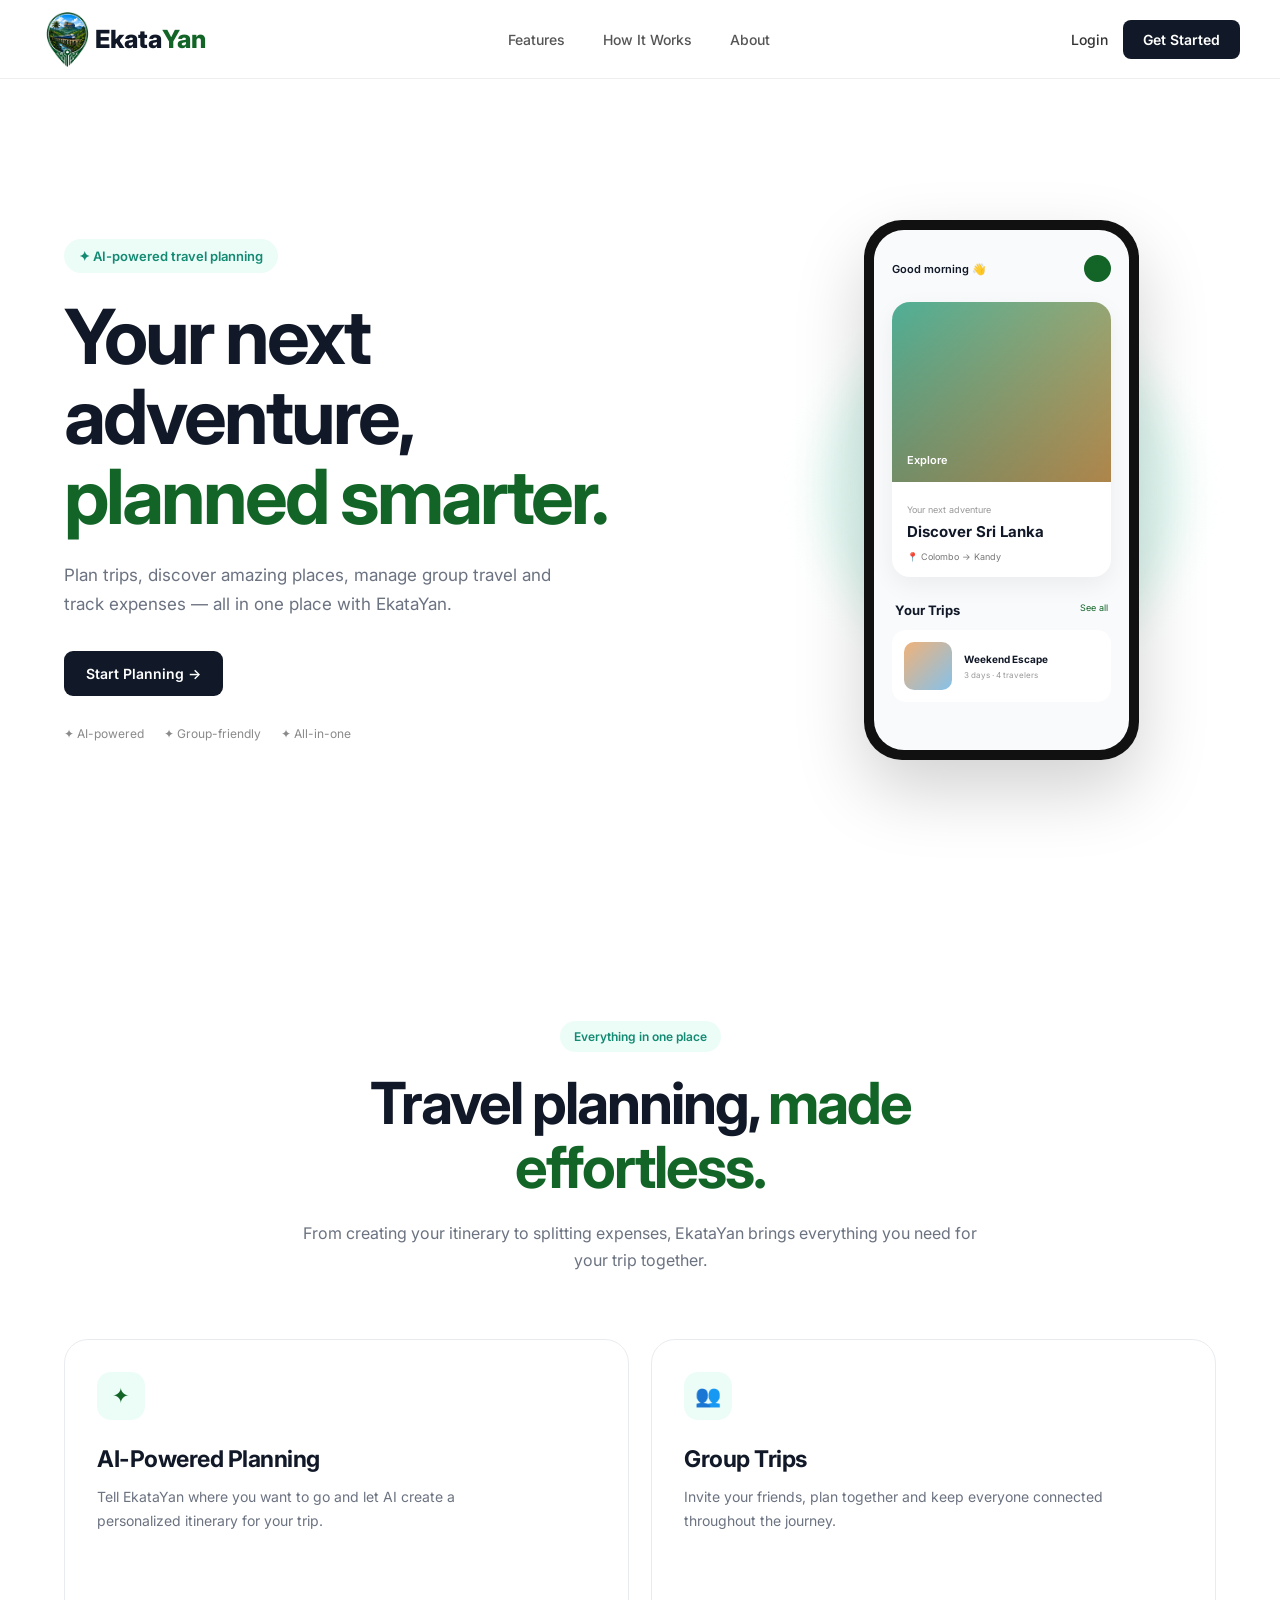
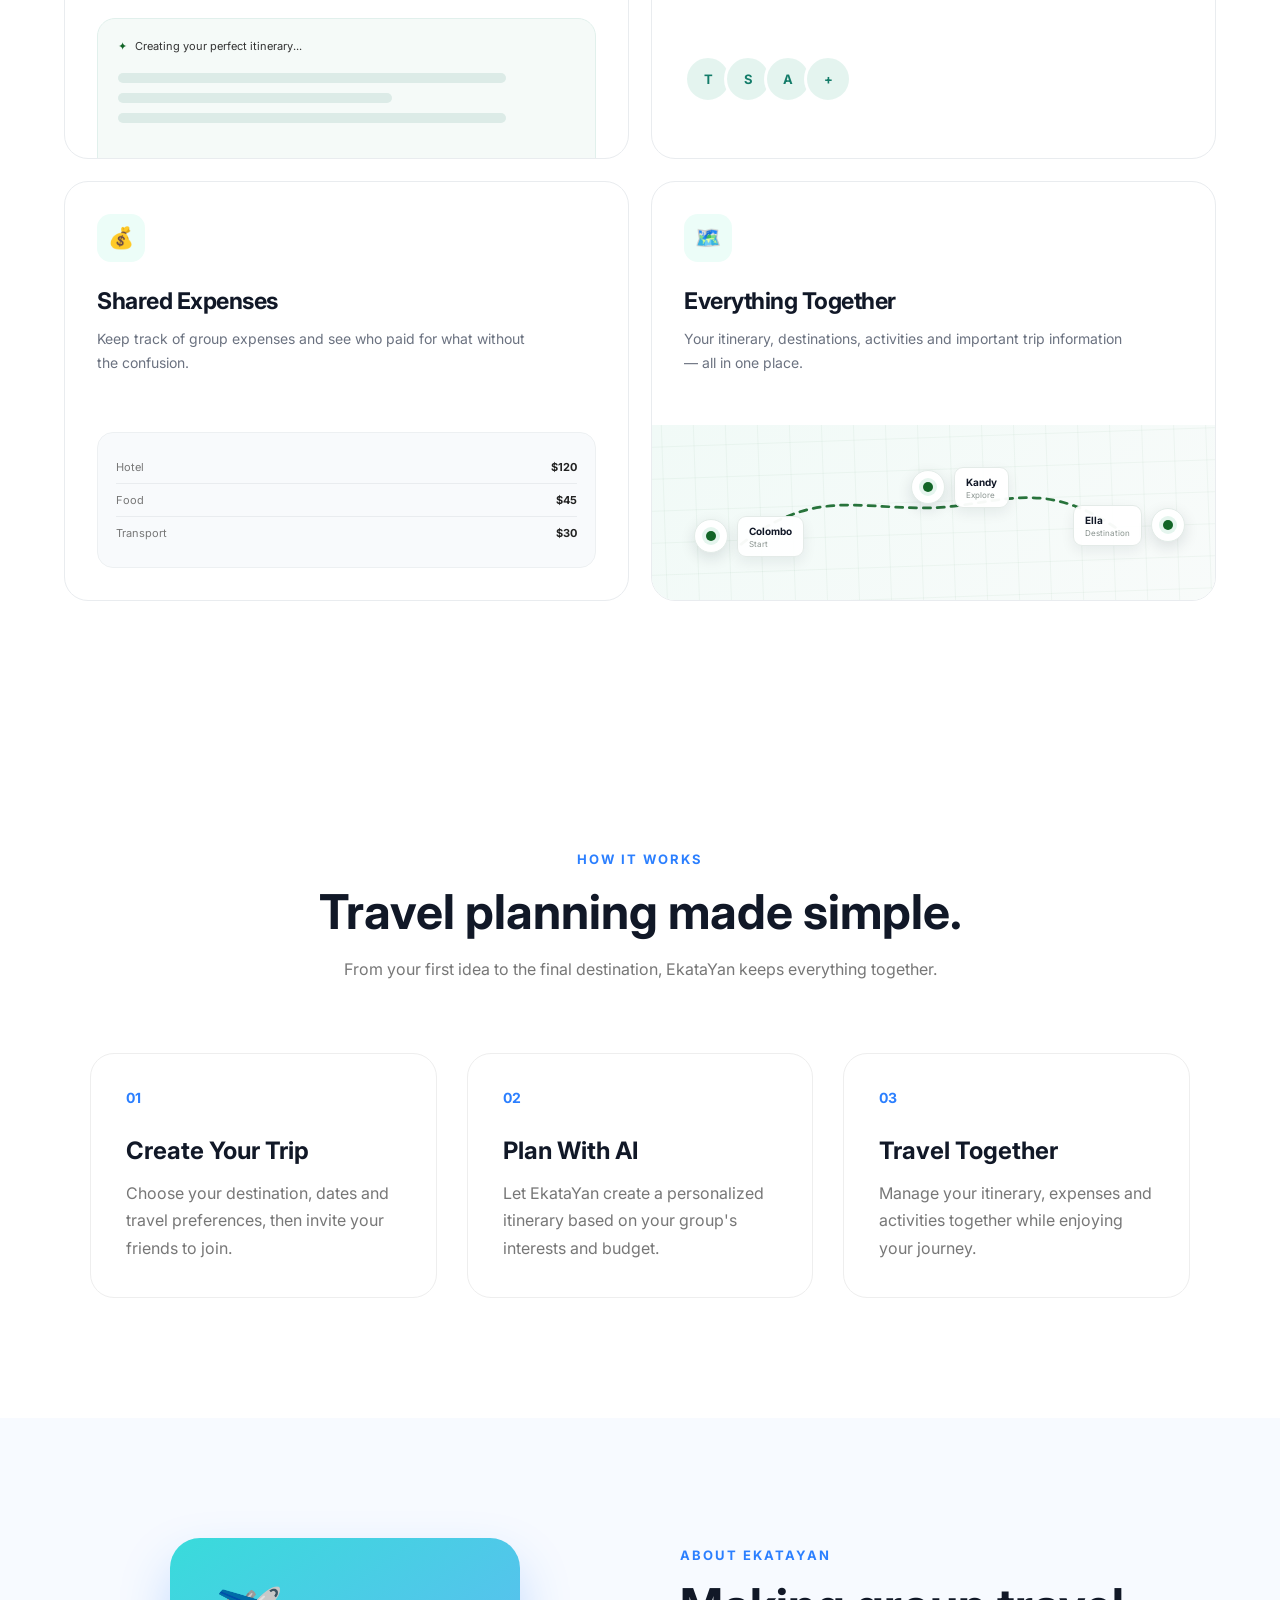
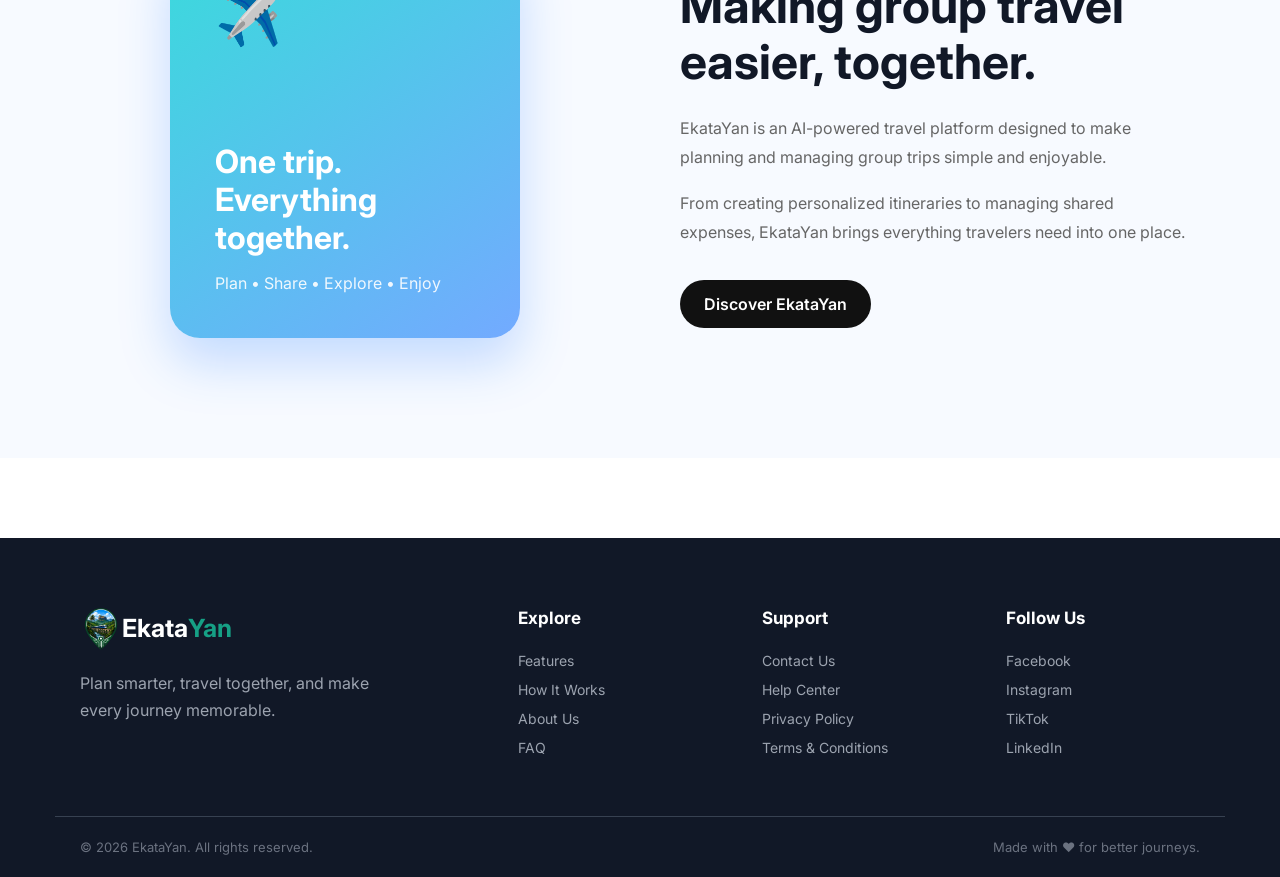
==== index.html @ bee9a050 "addi change" ====
<!DOCTYPE html>
<html lang="en">
<head><link rel="shortcut icon" href="logo.png">
    <meta charset="UTF-8">
    <meta name="viewport" content="width=device-width, initial-scale=1.0">

    <title>EkataYan | Travel Smarter</title>

    <link rel="stylesheet" href="style.css">

    <!-- Google Font -->
    <link rel="preconnect" href="https://fonts.googleapis.com">
    <link rel="preconnect" href="https://fonts.gstatic.com" crossorigin>
    <link href="https://fonts.googleapis.com/css2?family=Inter:wght@400;500;600;700;800&display=swap" rel="stylesheet">
</head>

<body>

    <!-- NAVBAR -->
    <header class="navbar">
        <div class="nav-container">

            <a href="#" class="logo">
                <img src="logo.png" alt="logo">
                Ekata<span>Yan</span>
            </a>

            <nav class="nav-links">
                <a href="#features">Features</a>
                <a href="#how-it-works">How It Works</a>
                <a href="#about">About</a>
            </nav>

            <div class="nav-buttons">
                <a href="login.html" class="login-btn">Login</a>
                <a href="signup.html" class="start-btn">Get Started</a>
            </div>

        </div>
    </header>


    <!-- HERO SECTION -->
    <main>

        <section class="hero">

            <div class="hero-content">

                <div class="hero-badge">
                    ✦ AI-powered travel planning
                </div>

                <h1>
                    Your next adventure,
                    <span>planned smarter.</span>
                </h1>

                <p>
                    Plan trips, discover amazing places, manage group travel
                    and track expenses — all in one place with EkataYan.
                </p>

                <div class="hero-buttons">
                    <a href="#" class="primary-btn">
                        Start Planning →
                    </a>

                    
                </div>

                <div class="hero-trust">
                    <span>✦ AI-powered</span>
                    <span>✦ Group-friendly</span>
                    <span>✦ All-in-one</span>
                </div>

            </div>


            <!-- APP PREVIEW -->
            <div class="hero-visual">

                <div class="glow"></div>

                <div class="phone">

                    <div class="phone-screen">

                        <div class="app-top">
                            <span>Good morning 👋</span>
                            <div class="profile"></div>
                        </div>

                        <div class="trip-card">

                            <div class="trip-image">
                                <span>Explore</span>
                            </div>

                            <div class="trip-info">
                                <small>Your next adventure</small>
                                <h3>Discover Sri Lanka</h3>

                                <div class="trip-details">
                                    📍 Colombo → Kandy
                                </div>
                            </div>

                        </div>

                        <div class="section-title">
                            <h3>Your Trips</h3>
                            <span>See all</span>
                        </div>

                        <div class="mini-trip">
                            <div class="mini-image"></div>

                            <div>
                                <strong>Weekend Escape</strong>
                                <small>3 days · 4 travelers</small>
                            </div>
                        </div>

                    </div>

                </div>

            </div>

        </section>
        <!-- FEATURES SECTION -->
<section class="features-section" id="features">

    <div class="section-heading">

        <div class="section-badge">
            Everything in one place
        </div>

        <h2>
            Travel planning,
            <span>made effortless.</span>
        </h2>

        <p>
            From creating your itinerary to splitting expenses,
            EkataYan brings everything you need for your trip together.
        </p>

    </div>


    <div class="features-grid">

        <!-- Feature 1 -->
        <div class="feature-card featured">

            <div class="feature-icon">
                ✦
            </div>

            <h3>AI-Powered Planning</h3>

            <p>
                Tell EkataYan where you want to go and let AI
                create a personalized itinerary for your trip.
            </p>

            <div class="feature-preview ai-preview">
                <div class="ai-message">
                    <span>✦</span>
                    Creating your perfect itinerary...
                </div>

                <div class="ai-line"></div>
                <div class="ai-line short"></div>
                <div class="ai-line"></div>
            </div>

        </div>


        <!-- Feature 2 -->
        <div class="feature-card">

            <div class="feature-icon">
                👥
            </div>

            <h3>Group Trips</h3>

            <p>
                Invite your friends, plan together and keep
                everyone connected throughout the journey.
            </p>

            <div class="people-preview">

                <div class="person">T</div>
                <div class="person">S</div>
                <div class="person">A</div>
                <div class="person">+</div>

            </div>

        </div>


        <!-- Feature 3 -->
        <div class="feature-card">

            <div class="feature-icon">
                💰
            </div>

            <h3>Shared Expenses</h3>

            <p>
                Keep track of group expenses and see who paid
                for what without the confusion.
            </p>

            <div class="expense-preview">

                <div class="expense-row">
                    <span>Hotel</span>
                    <strong>$120</strong>
                </div>

                <div class="expense-row">
                    <span>Food</span>
                    <strong>$45</strong>
                </div>

                <div class="expense-row">
                    <span>Transport</span>
                    <strong>$30</strong>
                </div>

            </div>

        </div>


        <!-- Feature 4 -->
        <div class="feature-card">

            <div class="feature-icon">
                🗺️
            </div>

            <h3>Everything Together</h3>

            <p>
                Your itinerary, destinations, activities and
                important trip information — all in one place.
            </p>

            <div class="map-preview">

                <div class="map-preview">

    <div class="map-grid"></div>

    <!-- Travel route -->
    <svg class="travel-route" viewBox="0 0 520 160" preserveAspectRatio="none">
        <path
            d="M 65 115
               C 135 55, 180 75, 250 75
               C 325 75, 370 35, 455 105"
        />
    </svg>

    <!-- Colombo -->
    <div class="destination destination-colombo">
        <div class="pin">
            <span></span>
        </div>

        <div class="destination-label">
            <strong>Colombo</strong>
            <small>Start</small>
        </div>
    </div>

    <!-- Kandy -->
    <div class="destination destination-kandy">
        <div class="pin">
            <span></span>
        </div>

        <div class="destination-label">
            <strong>Kandy</strong>
            <small>Explore</small>
        </div>
    </div>

    <!-- Ella -->
    <div class="destination destination-ella">
        <div class="pin">
            <span></span>
        </div>

        <div class="destination-label">
            <strong>Ella</strong>
            <small>Destination</small>
        </div>
    </div>

</div>
</div></div></div></div>

</section>

<!-- How it Works -->
<section class="how-it-works" id="how-it-works">
    <div class="section-header">
        <p class="section-label">HOW IT WORKS</p>
        <h2>Travel planning made simple.</h2>
        <p>From your first idea to the final destination, EkataYan keeps everything together.</p>
    </div>

    <div class="steps">

        <div class="step">
            <div class="step-number">01</div>
            <h3>Create Your Trip</h3>
            <p>
                Choose your destination, dates and travel preferences,
                then invite your friends to join.
            </p>
        </div>

        <div class="step">
            <div class="step-number">02</div>
            <h3>Plan With AI</h3>
            <p>
                Let EkataYan create a personalized itinerary based
                on your group's interests and budget.
            </p>
        </div>

        <div class="step">
            <div class="step-number">03</div>
            <h3>Travel Together</h3>
            <p>
                Manage your itinerary, expenses and activities
                together while enjoying your journey.
            </p>
        </div>

    </div>
</section>
<!--About-->
<section class="about" id="about">
    <div class="about-container">

        <div class="about-image">
            <div class="about-card">
                <span>✈️</span>
                <h3>One trip.<br>Everything together.</h3>
                <p>Plan • Share • Explore • Enjoy</p>
            </div>
        </div>

        <div class="about-content">
            <p class="section-label">ABOUT EKATAYAN</p>

            <h2>Making group travel easier, together.</h2>

            <p>
                EkataYan is an AI-powered travel platform designed to make
                planning and managing group trips simple and enjoyable.
            </p>

            <p>
                From creating personalized itineraries to managing shared
                expenses, EkataYan brings everything travelers need into
                one place.
            </p>

            <a href="#features" class="about-btn">Discover EkataYan</a>
        </div>

    </div>
</section>
<footer class="footer">
    <div class="footer-container">

        <!-- Brand -->
        <div class="footer-brand">
            <a href="#" class="footer-logo">
                <img src="logo.png" alt="EkataYan Logo">
                Ekata<span>Yan</span>
            </a>

            <p>
                Plan smarter, travel together, and make every journey memorable.
            </p>
        </div>

        <!-- Quick Links -->
        <div class="footer-column">
            <h3>Explore</h3>
            <a href="#features">Features</a>
            <a href="#how-it-works">How It Works</a>
            <a href="#about">About Us</a>
            <a href="#faq">FAQ</a>
        </div>

        <!-- Support -->
        <div class="footer-column">
            <h3>Support</h3>
            <a href="#contact">Contact Us</a>
            <a href="#">Help Center</a>
            <a href="#">Privacy Policy</a>
            <a href="#">Terms & Conditions</a>
        </div>

        <!-- Social -->
        <div class="footer-column">
            <h3>Follow Us</h3>

            <div class="social-links">
                <a href="#">Facebook</a>
                <a href="#">Instagram</a>
                <a href="#">TikTok</a>
                <a href="#">LinkedIn</a>
            </div>
        </div>

    </div>

    <div class="footer-bottom">
        <p>© 2026 EkataYan. All rights reserved.</p>
        <p>Made with ❤️ for better journeys.</p>
    </div>
</footer>

    </main>

</body>
</html>
---- style.css ----
/* =========================
   RESET
========================= */

* {
    margin: 0;
    padding: 0;
    box-sizing: border-box;
}

html {
    scroll-behavior: smooth;
}

body {
    font-family: "Inter", sans-serif;
    color: #111827;
    background: #ffffff;
}


/* =========================
   NAVBAR
========================= */

.navbar {
    width: 100%;
    background: rgba(255, 255, 255, 0.9);
    border-bottom: 1px solid #eeeeee;
}

.nav-container {
    max-width: 1200px;
    margin: auto;
    height: 78px;

    padding: 2 24px;

    display: flex;
    align-items: center;
    justify-content: space-between;
}


/* LOGO */

.logo {
    text-decoration: none;
    font-size: 25px;
    font-weight: 800;
    color: #111827;
    display: flex;
    align-items: center;
    line-height: 1;
}

.logo span {
    color: #126527;
    line-height: 1;
}
.logo img{
    width: 55px;
    object-fit: contain;
}


/* NAV LINKS */

.nav-links {
    display: flex;
    gap: 38px;
}

.nav-links a {
    text-decoration: none;
    color: #555;
    font-size: 14px;
    font-weight: 500;

    transition: 0.2s;
}

.nav-links a:hover {
    color: #126527;
}


/* NAV BUTTONS */

.nav-buttons {
    display: flex;
    align-items: center;
    gap: 15px;
}

.login-btn {
    text-decoration: none;
    color: #333;
    font-size: 14px;
    font-weight: 500;
}
.login-btn:hover{
    color: #126527;
}

.start-btn {
    text-decoration: none;
    color: white;
    background: #111827;

    padding: 11px 20px;
    border-radius: 8px;

    font-size: 14px;
    font-weight: 600;

    transition: 0.2s;
}

.start-btn:hover {
    transform: translateY(-2px);
}


/* =========================
   HERO
========================= */

.hero {
    max-width: 1200px;
    min-height: calc(100vh - 78px);

    margin: auto;
    padding: 80px 24px;

    display: flex;
    align-items: center;
    justify-content: space-between;

    gap: 60px;
}


/* HERO CONTENT */

.hero-content {
    max-width: 590px;
}

.hero-badge {
    display: inline-block;

    padding: 9px 15px;

    border-radius: 30px;

    background: #ecfdf8;
    color: #138a72;

    font-size: 13px;
    font-weight: 600;

    margin-bottom: 24px;
}


.hero h1 {
    font-size: clamp(48px, 6vw, 76px);
    line-height: 1.05;

    letter-spacing: -3px;

    margin-bottom: 25px;
}

.hero h1 span {
    display: block;
    color: #126527;
}


.hero p {
    max-width: 520px;

    font-size: 17px;
    line-height: 1.7;

    color: #6b7280;

    margin-bottom: 32px;
}


/* HERO BUTTONS */

.hero-buttons {
    display: flex;
    gap: 14px;
    flex-wrap: wrap;
}

.primary-btn,
.secondary-btn {
    text-decoration: none;

    padding: 14px 22px;

    border-radius: 9px;

    font-size: 14px;
    font-weight: 600;

    transition: 0.2s;
}

.primary-btn {
    color: white;
    background: #111827;
}

.primary-btn:hover {
    transform: translateY(-2px);
}

.secondary-btn {
    color: #333;
    border: 1px solid #ddd;
}

.secondary-btn:hover {
    background: #f7f7f7;
}


/* TRUST */

.hero-trust {
    display: flex;
    gap: 20px;

    margin-top: 30px;

    color: #8a8a8a;

    font-size: 12px;
}


/* =========================
   PHONE MOCKUP
========================= */

.hero-visual {
    position: relative;

    width: 430px;
    height: 570px;

    display: flex;
    align-items: center;
    justify-content: center;
}


/* BACKGROUND GLOW */

.glow {
    position: absolute;

    width: 360px;
    height: 360px;

    background: #dff8f1;

    border-radius: 50%;

    filter: blur(20px);
}


/* PHONE */

.phone {
    position: relative;
    z-index: 2;

    width: 275px;
    height: 540px;

    background: #111;

    border-radius: 38px;

    padding: 10px;

    box-shadow:
        0 30px 70px rgba(0, 0, 0, 0.18);
}


.phone-screen {
    width: 100%;
    height: 100%;

    background: #f8fafc;

    border-radius: 30px;

    padding: 25px 18px;

    overflow: hidden;
}


/* APP TOP */

.app-top {
    display: flex;
    justify-content: space-between;
    align-items: center;

    font-size: 11px;
    font-weight: 600;

    margin-bottom: 20px;
}

.profile {
    width: 27px;
    height: 27px;

    border-radius: 50%;

    background: #126527;
}


/* TRIP CARD */

.trip-card {
    background: white;

    border-radius: 18px;

    overflow: hidden;

    box-shadow: 0 8px 25px rgba(0,0,0,0.06);
}

.trip-image {
    height: 180px;

    background:
        linear-gradient(
            rgba(0,0,0,0.05),
            rgba(0,0,0,0.2)
        ),
        linear-gradient(
            135deg,
            #53b89e,
            #d9a65d
        );

    display: flex;
    align-items: flex-end;

    padding: 15px;

    color: white;

    font-size: 11px;
    font-weight: 600;
}

.trip-info {
    padding: 15px;
}

.trip-info small {
    color: #999;
    font-size: 9px;
}

.trip-info h3 {
    font-size: 15px;
    margin: 5px 0 10px;
}

.trip-details {
    font-size: 9px;
    color: #777;
}


/* SECTION TITLE */

.section-title {
    display: flex;
    justify-content: space-between;

    margin: 25px 3px 12px;
}

.section-title h3 {
    font-size: 13px;
}

.section-title span {
    font-size: 9px;
    color: #126527;
}


/* MINI TRIP */

.mini-trip {
    display: flex;
    align-items: center;

    gap: 12px;

    background: white;

    padding: 12px;

    border-radius: 14px;
}

.mini-image {
    width: 48px;
    height: 48px;

    border-radius: 10px;

    background: linear-gradient(
        135deg,
        #f0b27a,
        #85c1e9
    );
}

.mini-trip strong {
    display: block;
    font-size: 10px;

    margin-bottom: 5px;
}

.mini-trip small {
    display: block;
    color: #999;

    font-size: 8px;
}


/* =========================
   MOBILE
========================= */

@media (max-width: 850px) {

    .nav-links {
        display: none;
    }

    .hero {
        flex-direction: column;

        text-align: center;

        padding-top: 60px;
    }

    .hero-content {
        max-width: 650px;
    }

    .hero p {
        margin-left: auto;
        margin-right: auto;
    }

    .hero-buttons {
        justify-content: center;
    }

    .hero-trust {
        justify-content: center;
        flex-wrap: wrap;
    }

    .hero-visual {
        width: 100%;
        height: 520px;
    }

}


@media (max-width: 500px) {

    .nav-container {
        height: 68px;
    }

    .login-btn {
        display: none;
    }

    .start-btn {
        padding: 9px 14px;
    }

    .hero {
        padding: 50px 18px;
    }

    .hero h1 {
        font-size: 45px;
        letter-spacing: -2px;
    }

    .hero p {
        font-size: 15px;
    }

    .hero-visual {
        transform: scale(0.85);

        height: 470px;
    }

}
/* =========================
   FEATURES SECTION
========================= */

.features-section {
    max-width: 1200px;
    margin: auto;

    padding: 120px 24px 130px;
}


/* SECTION HEADING */

.section-heading {
    max-width: 680px;
    margin: 0 auto 65px;

    text-align: center;
}

.section-badge {
    display: inline-block;

    padding: 8px 14px;

    border-radius: 30px;

    background: #ecfdf8;
    color: #138a72;

    font-size: 12px;
    font-weight: 600;

    margin-bottom: 20px;
}

.section-heading h2 {
    font-size: clamp(38px, 5vw, 58px);

    line-height: 1.1;

    letter-spacing: -2px;

    margin-bottom: 20px;
}

.section-heading h2 span {
    color: #126527;
}

.section-heading p {
    color: #6b7280;

    font-size: 16px;

    line-height: 1.7;
}


/* FEATURE GRID */

.features-grid {
    display: grid;

    grid-template-columns: repeat(2, 1fr);

    gap: 22px;
}


/* FEATURE CARD */

.feature-card {
    position: relative;

    min-height: 420px;

    padding: 32px;

    border: 1px solid #e9ecef;

    border-radius: 24px;

    background: #ffffff;

    overflow: hidden;

    transition:
        transform 0.3s ease,
        box-shadow 0.3s ease,
        border-color 0.3s ease;
}

.feature-card:hover {
    transform: translateY(-7px);

    border-color: #d7eee8;

    box-shadow: 0 20px 50px rgba(17, 24, 39, 0.08);
}


/* FEATURE ICON */

.feature-icon {
    width: 48px;
    height: 48px;

    display: flex;
    align-items: center;
    justify-content: center;

    border-radius: 14px;

    background: #ecfdf8;

    color: #126527;

    font-size: 21px;

    margin-bottom: 25px;
}


/* FEATURE TEXT */

.feature-card h3 {
    font-size: 23px;

    letter-spacing: -0.5px;

    margin-bottom: 12px;
}

.feature-card p {
    max-width: 440px;

    color: #6b7280;

    font-size: 14px;

    line-height: 1.7;
}


/* =========================
   AI PREVIEW
========================= */

.feature-preview {
    position: absolute;

    left: 32px;
    right: 32px;
    bottom: -10px;

    height: 150px;

    padding: 20px;

    border-radius: 18px 18px 0 0;

    background: #f5faf8;

    border: 1px solid #e1f0ec;
}

.ai-message {
    display: flex;
    align-items: center;
    gap: 8px;

    font-size: 11px;

    color: #333;

    margin-bottom: 20px;
}

.ai-message span {
    color: #126527;
}

.ai-line {
    height: 10px;

    width: 85%;

    border-radius: 10px;

    background: #dcebe7;

    margin-bottom: 10px;
}

.ai-line.short {
    width: 60%;
}


/* =========================
   PEOPLE PREVIEW
========================= */

.people-preview {
    position: absolute;

    bottom: 55px;
    left: 32px;

    display: flex;
}

.person {
    width: 48px;
    height: 48px;

    display: flex;
    align-items: center;
    justify-content: center;

    border-radius: 50%;

    background: #e4f4ef;

    color: #137c69;

    font-size: 13px;
    font-weight: 700;

    border: 3px solid white;

    margin-left: -8px;
}

.person:first-child {
    margin-left: 0;
}


/* =========================
   EXPENSE PREVIEW
========================= */

.expense-preview {
    position: absolute;

    left: 32px;
    right: 32px;
    bottom: 32px;

    padding: 18px;

    border-radius: 16px;

    background: #f8fafc;

    border: 1px solid #edf0f2;
}

.expense-row {
    display: flex;

    justify-content: space-between;

    padding: 9px 0;

    border-bottom: 1px solid #e9ecef;

    font-size: 11px;
}

.expense-row:last-child {
    border-bottom: none;
}

.expense-row span {
    color: #777;
}

.expense-row strong {
    color: #222;
}


/* =========================
   MAP PREVIEW
========================= */

/* =========================
   EVERYTHING TOGETHER MAP
========================= */

/* =========================
   EVERYTHING TOGETHER MAP
========================= */

.map-preview {
    position: absolute;
    left: 0;
    right: 0;
    bottom: 0;

    height: 175px;

    overflow: hidden;

    background:
        linear-gradient(
            135deg,
            #f1faf7 0%,
            #f8fbfa 100%
        );
}


/* Subtle map grid */

.map-grid {
    position: absolute;
    inset: -20px;

    background-image:
        linear-gradient(
            rgba(18, 101, 39, 0.045) 1px,
            transparent 1px
        ),
        linear-gradient(
            90deg,
            rgba(18, 101, 39, 0.045) 1px,
            transparent 1px
        );

    background-size: 32px 32px;

    transform: rotate(-2deg);
}


/* =========================
   TRAVEL ROUTE
========================= */

.travel-route {
    position: absolute;

    left: 25px;
    top: 15px;

    width: calc(100% - 50px);
    height: 145px;

    z-index: 1;

    overflow: visible;
}

.travel-route path {
    fill: none;

    stroke: #126527;

    stroke-width: 3;

    stroke-linecap: round;

    stroke-dasharray: 7 7;

    opacity: 0.9;
}


/* =========================
   DESTINATIONS
========================= */

.destination {
    position: absolute;

    z-index: 3;

    display: flex;
    align-items: center;
}


/* =========================
   LOCATION PIN
========================= */

.pin {
    position: relative;

    width: 34px;
    height: 34px;

    display: flex;
    align-items: center;
    justify-content: center;

    background: white;

    border-radius: 50%;

    box-shadow:
        0 5px 15px rgba(17, 24, 39, 0.12);

    border: 1px solid #e3ece8;
}


/* Green center */

.pin span {
    width: 10px;
    height: 10px;

    background: #126527;

    border-radius: 50%;

    display: block;

    box-shadow:
        0 0 0 4px #e5f5ee;
}


/* =========================
   LABEL
========================= */

.destination-label {
    margin-left: 9px;

    padding: 8px 11px;

    background: rgba(255, 255, 255, 0.96);

    border: 1px solid #e4ebe8;

    border-radius: 9px;

    box-shadow:
        0 5px 14px rgba(17, 24, 39, 0.07);

    white-space: nowrap;
}

.destination-label strong {
    display: block;

    color: #111827;

    font-size: 10px;

    font-weight: 700;

    line-height: 1.2;

    margin-bottom: 3px;
}

.destination-label small {
    display: block;

    color: #8a9490;

    font-size: 8px;

    line-height: 1;
}


/* =========================
   POSITIONING
========================= */

/* Colombo */

.destination-colombo {
    left: 42px;
    top: 91px;
}


/* Kandy */

.destination-kandy {
    left: 46%;
    top: 42px;
}


/* Ella */

.destination-ella {
    right: 30px;
    top: 80px;
}


/* Put Ella label on the left */

.destination-ella .destination-label {
    order: -1;
    margin-left: 0;
    margin-right: 9px;
}

/* =========================
   MOBILE
========================= */

@media (max-width: 700px) {

    .features-section {
        padding: 80px 18px;
    }

    .features-grid {
        grid-template-columns: 1fr;
    }

    .section-heading {
        margin-bottom: 45px;
    }

    .section-heading h2 {
        font-size: 40px;
    }

    .feature-card {
        min-height: 390px;

        padding: 26px;
    }

}
/* HOW IT WORKS */

.how-it-works {
    padding: 120px 7%;
    background: #ffffff;
}

.section-header {
    text-align: center;
    max-width: 650px;
    margin: 0 auto 70px;
}

.section-label {
    font-size: 13px;
    font-weight: 700;
    letter-spacing: 2px;
    color: #2b7fff;
}

.section-header h2 {
    font-size: 48px;
    margin: 15px 0;
}

.section-header > p:last-child {
    color: #777;
    line-height: 1.7;
}

.steps {
    display: grid;
    grid-template-columns: repeat(3, 1fr);
    gap: 30px;
    max-width: 1100px;
    margin: auto;
}

.step {
    padding: 35px;
    border: 1px solid #eee;
    border-radius: 24px;
    transition: 0.3s;
}

.step:hover {
    transform: translateY(-8px);
    box-shadow: 0 15px 40px rgba(0,0,0,0.08);
}

.step-number {
    font-size: 14px;
    font-weight: 700;
    color: #2b7fff;
    margin-bottom: 30px;
}

.step h3 {
    font-size: 24px;
    margin-bottom: 15px;
}

.step p {
    color: #777;
    line-height: 1.7;
}

/* ABOUT SECTION */

.about {
    padding: 120px 7%;
    background: #f7faff;
}

.about-container {
    max-width: 1150px;
    margin: auto;
    display: grid;
    grid-template-columns: 1fr 1fr;
    gap: 80px;
    align-items: center;
}

.about-image {
    display: flex;
    justify-content: center;
}

.about-card {
    width: 350px;
    height: 400px;
    border-radius: 30px;
    padding: 45px;
    background: linear-gradient(145deg, rgb(57, 219, 219), #73aaff);
    color: white;
    display: flex;
    flex-direction: column;
    justify-content: flex-end;
    box-shadow: 0 25px 50px rgba(43, 127, 255, 0.25);
}

.about-card span {
    font-size: 55px;
    margin-bottom: auto;
}

.about-card h3 {
    font-size: 32px;
    line-height: 1.2;
    margin-bottom: 15px;
}

.about-card p {
    opacity: 0.9;
}

.about-content h2 {
    font-size: 48px;
    line-height: 1.15;
    margin: 15px 0 25px;
}

.about-content > p:not(.section-label) {
    color: #666;
    line-height: 1.8;
    margin-bottom: 18px;
}

.about-btn {
    display: inline-block;
    margin-top: 15px;
    padding: 14px 24px;
    background: #111;
    color: white;
    text-decoration: none;
    border-radius: 25px;
    font-weight: 600;
}
/* =========================
   FOOTER
========================= */

.footer {
    background: #111827;
    color: white;
    padding: 70px 0 0;
    margin-top: 80px;
}

.footer-container {
    max-width: 1170px;
    margin: auto;
    padding: 0 25px;

    display: grid;
    grid-template-columns: 2fr 1fr 1fr 1fr;
    gap: 50px;
}

/* Brand */

.footer-logo {
    align-items: center;
    display: flex;
    align-items: center;
    line-height: 1;
    color: white;
    text-decoration: none;
    font-size: 25px;
    font-weight: 700;
}

.footer-logo img {
    width: 42px;
    height: 42px;
    object-fit: contain;
}

.footer-logo span {
    color: #16a085;
    line-height: 1;
}

.footer-brand p {
    color: #9ca3af;
    max-width: 300px;
    line-height: 1.7;
    margin-top: 20px;
}

/* Columns */

.footer-column {
    display: flex;
    flex-direction: column;
    gap: 12px;
}

.footer-column h3 {
    font-size: 17px;
    margin-bottom: 12px;
}

.footer-column a {
    color: #9ca3af;
    text-decoration: none;
    font-size: 14px;
    transition: 0.3s;
}

.footer-column a:hover {
    color: white;
    transform: translateX(3px);
}

/* Social */

.social-links {
    display: flex;
    flex-direction: column;
    gap: 12px;
}

/* Bottom */

.footer-bottom {
    max-width: 1170px;
    margin: 60px auto 0;

    padding: 22px 25px;

    border-top: 1px solid #374151;

    display: flex;
    justify-content: space-between;
    gap: 20px;

    color: #6b7280;
    font-size: 13px;
}

/* =========================
   MOBILE
========================= */

@media (max-width: 768px) {

    .footer {
        padding-top: 50px;
    }

    .footer-container {
        grid-template-columns: 1fr 1fr;
        gap: 40px 25px;
    }

    .footer-brand {
        grid-column: 1 / -1;
    }

    .footer-bottom {
        flex-direction: column;
        text-align: center;
        margin-top: 40px;
    }
}

@media (max-width: 500px) {

    .footer-container {
        grid-template-columns: 1fr;
    }

    .footer-brand {
        grid-column: auto;
    }

    .footer-column {
        gap: 10px;
    }
}
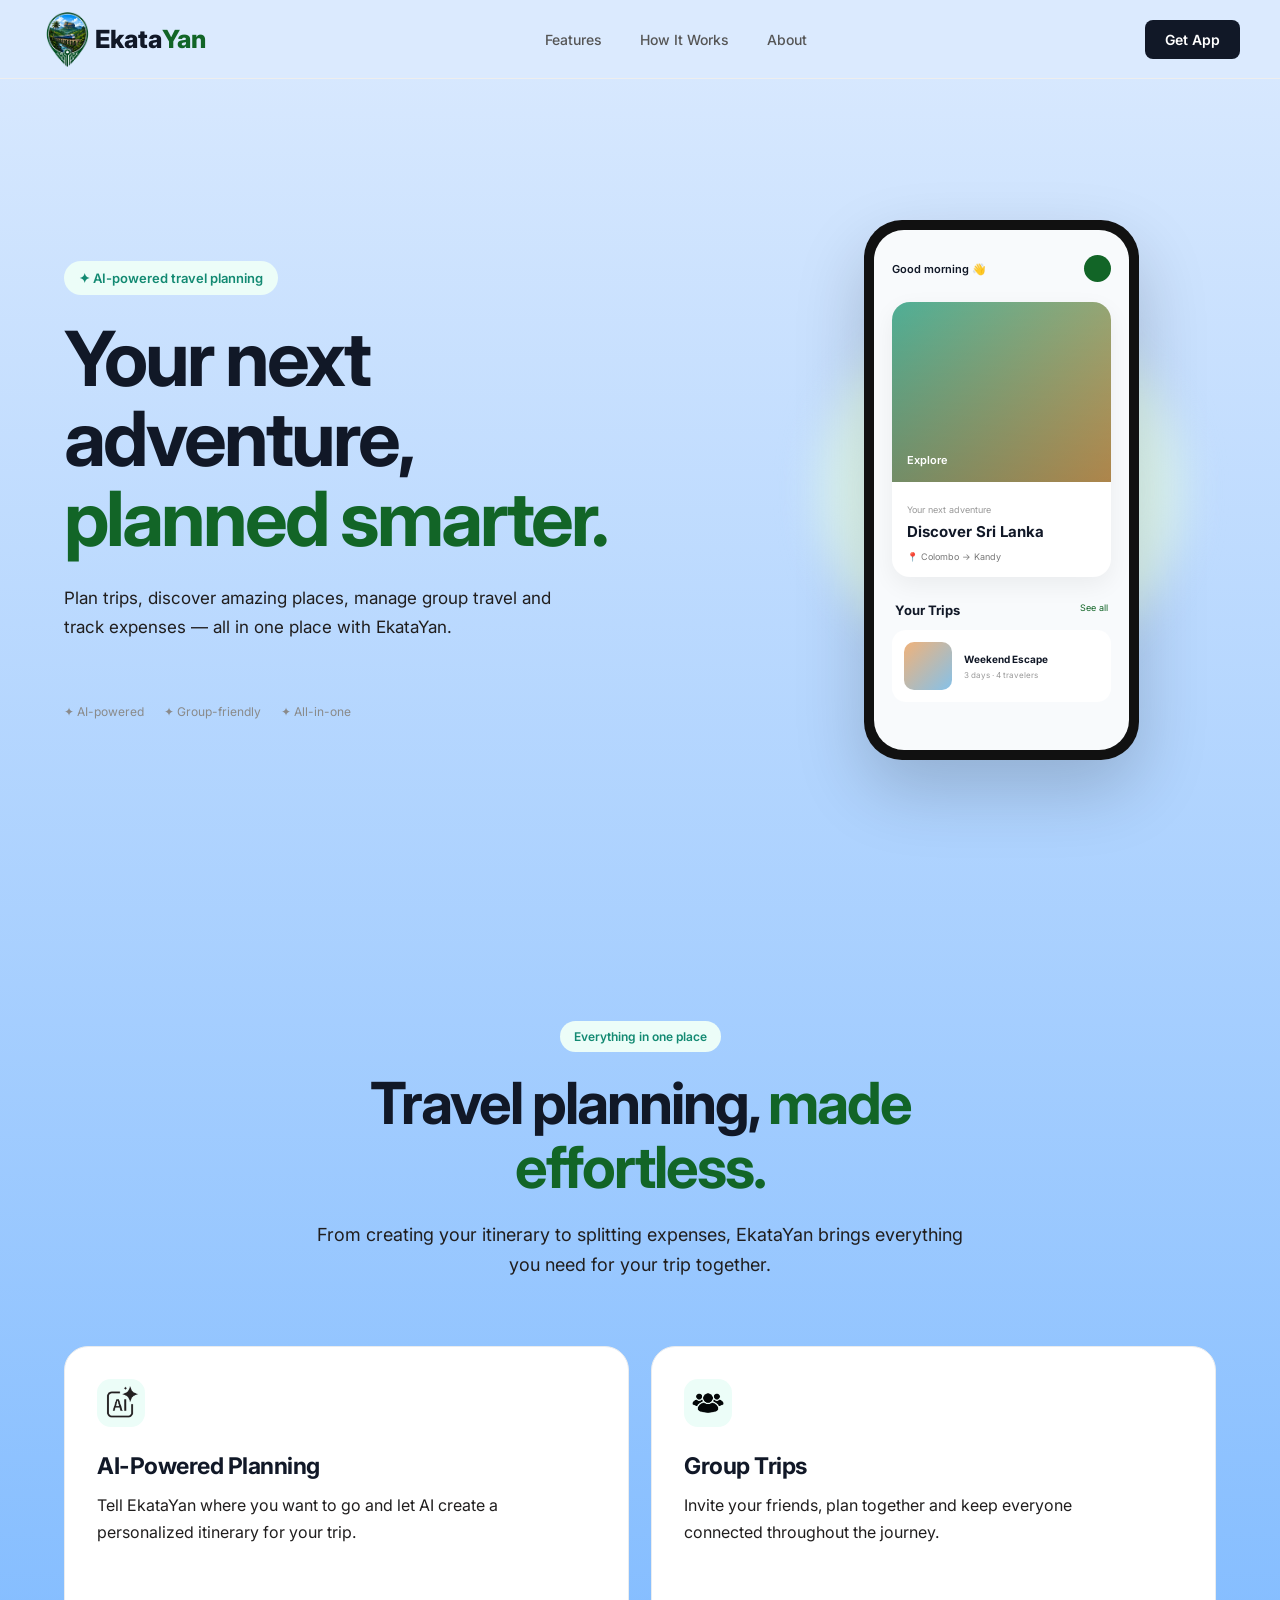
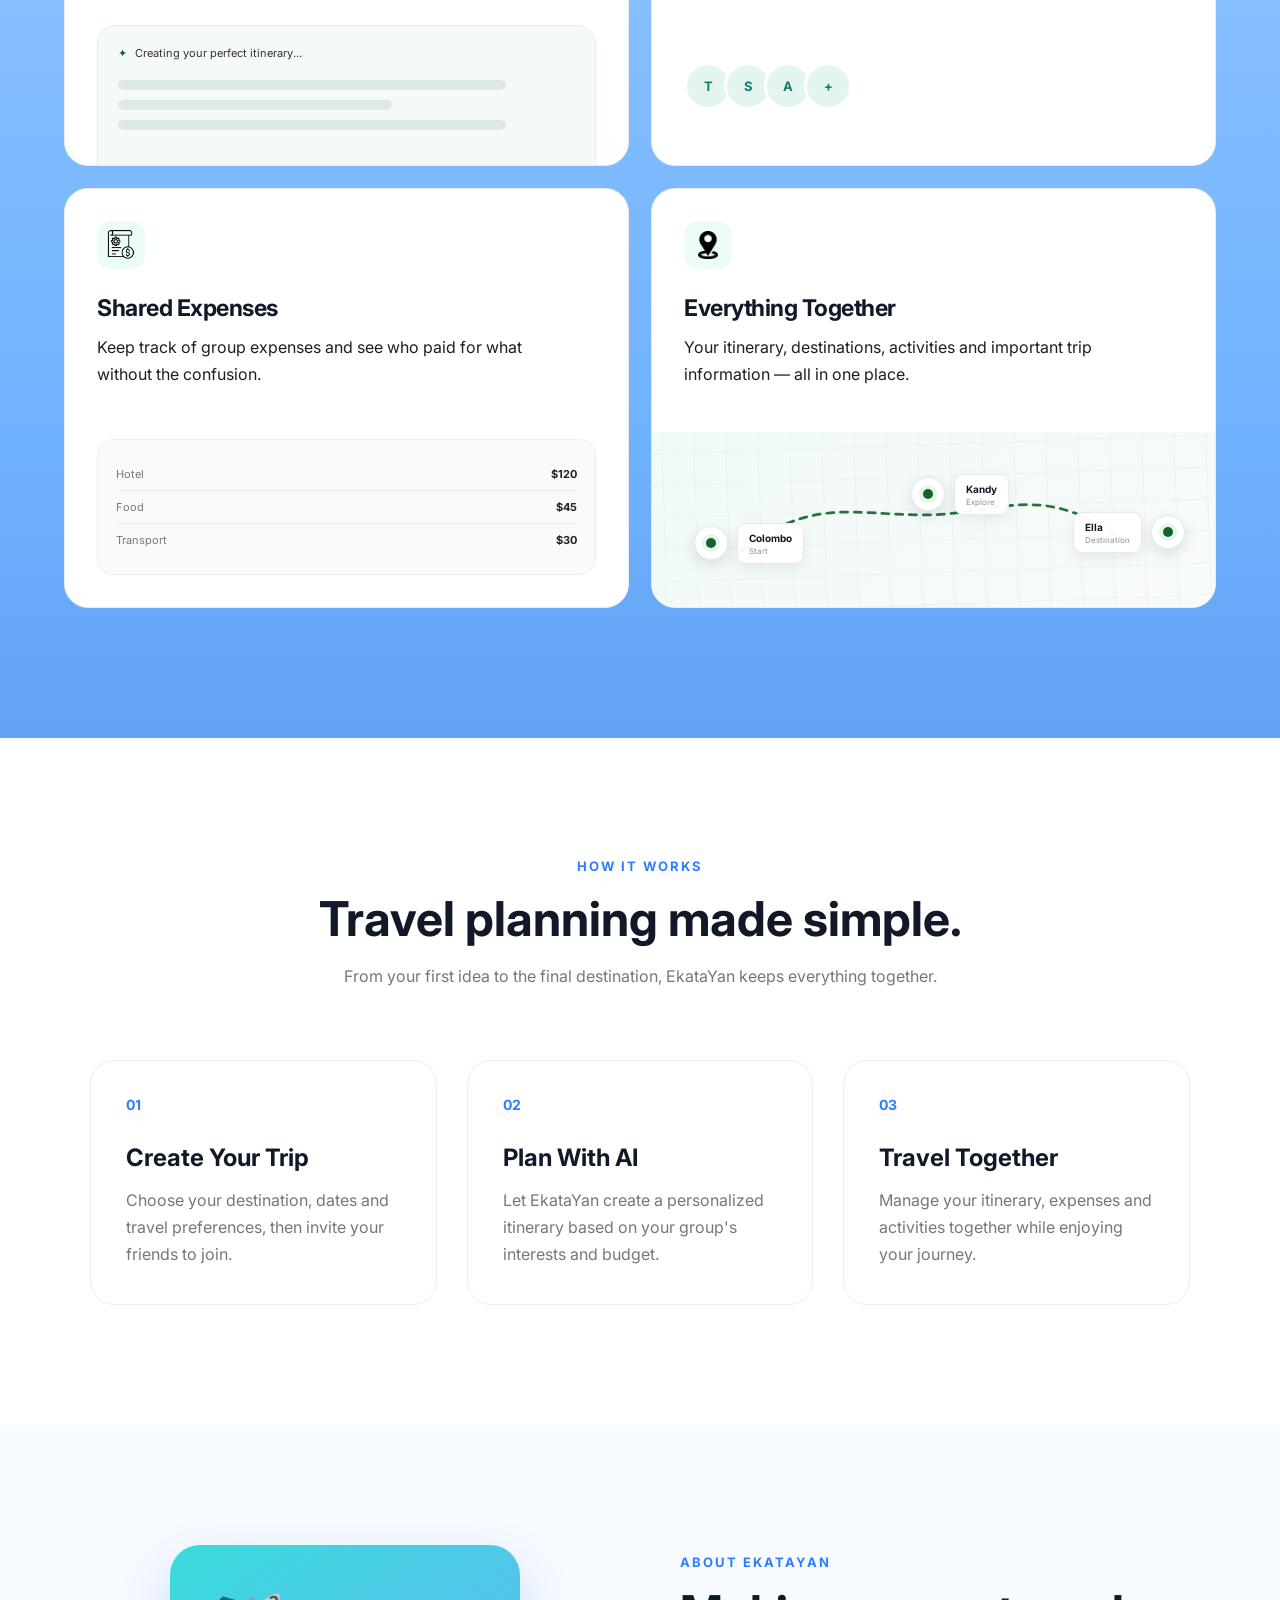
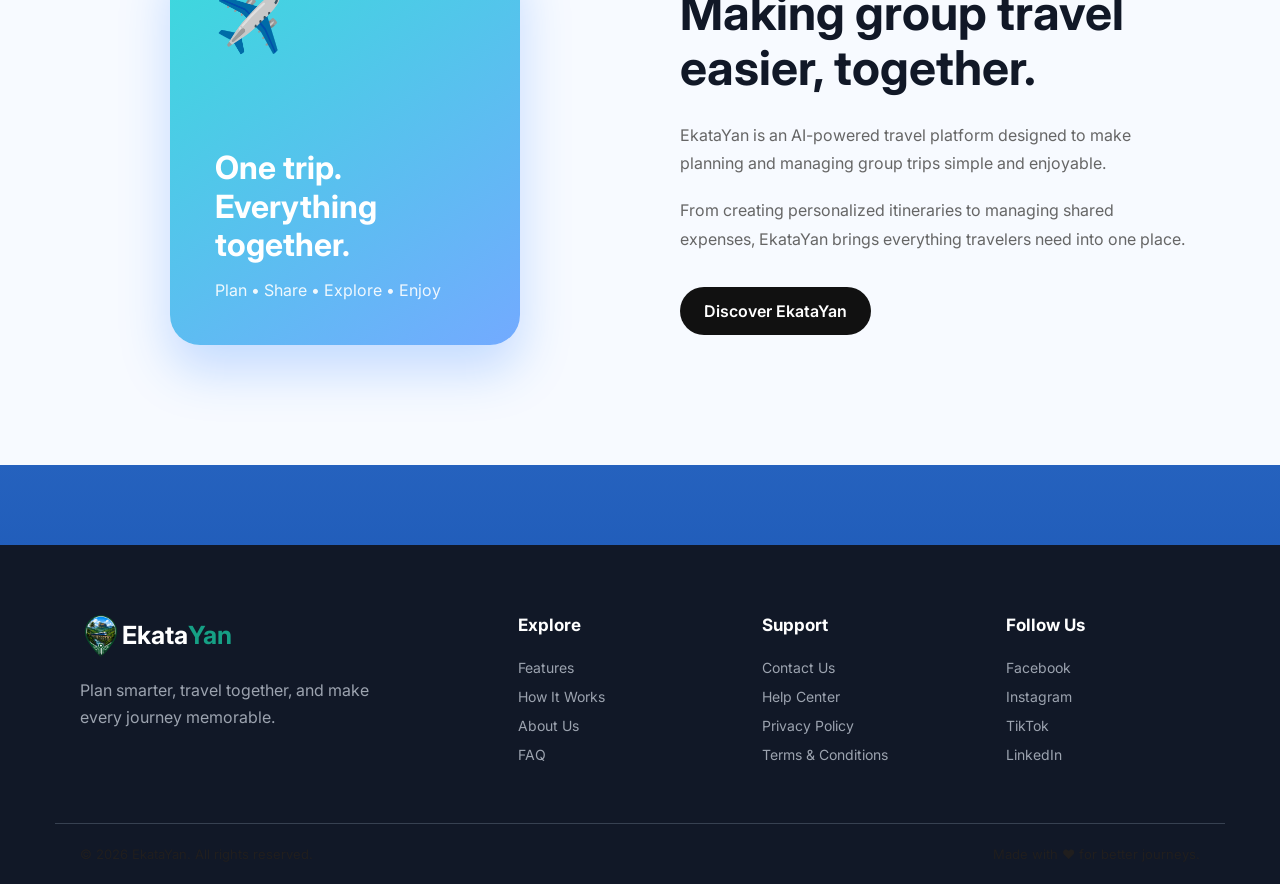
==== commit 36a4154f: "update2" ====
--- a/index.html
+++ b/index.html
@@ -32,8 +32,7 @@
             </nav>
 
             <div class="nav-buttons">
-                <a href="login.html" class="login-btn">Login</a>
-                <a href="signup.html" class="start-btn">Get Started</a>
+                <a href="#" class="start-btn">Get App</a>
             </div>
 
         </div>
@@ -62,9 +61,7 @@
                 </p>
 
                 <div class="hero-buttons">
-                    <a href="#" class="primary-btn">
-                        Start Planning →
-                    </a>
+                    
 
                     
                 </div>
@@ -155,10 +152,10 @@
     <div class="features-grid">
 
         <!-- Feature 1 -->
-        <div class="feature-card featured">
+        <div class="feature-card">
 
             <div class="feature-icon">
-                ✦
+                <img src="pics/ai.png" width="35">
             </div>
 
             <h3>AI-Powered Planning</h3>
@@ -186,7 +183,7 @@
         <div class="feature-card">
 
             <div class="feature-icon">
-                👥
+                <img src="pics/group.png" width="40">
             </div>
 
             <h3>Group Trips</h3>
@@ -212,7 +209,7 @@
         <div class="feature-card">
 
             <div class="feature-icon">
-                💰
+                <img src="pics/expense.png" width="30">
             </div>
 
             <h3>Shared Expenses</h3>
@@ -248,7 +245,7 @@
         <div class="feature-card">
 
             <div class="feature-icon">
-                🗺️
+                <img src="pics/map.png" width="20">
             </div>
 
             <h3>Everything Together</h3>
--- a/style.css
+++ b/style.css
@@ -15,8 +15,9 @@
 body {
     font-family: "Inter", sans-serif;
     color: #111827;
-    background: #ffffff;
-}
+    background: linear-gradient(180deg, #dbeafe, #6fb2ff, #124dad);
+}
+
 
 
 /* =========================
@@ -27,6 +28,9 @@
     width: 100%;
     background: rgba(255, 255, 255, 0.9);
     border-bottom: 1px solid #eeeeee;
+    /* background: linear-gradient(d7e8fe,); */
+    background: #dbeafe;
+
 }
 
 .nav-container {
@@ -185,7 +189,7 @@
     font-size: 17px;
     line-height: 1.7;
 
-    color: #6b7280;
+    color: #201e1e;
 
     margin-bottom: 32px;
 }
@@ -584,9 +588,9 @@
 }
 
 .section-heading p {
-    color: #6b7280;
-
-    font-size: 16px;
+    color: #201e1e;
+
+    font-size: 18px;
 
     line-height: 1.7;
 }
@@ -670,9 +674,9 @@
 .feature-card p {
     max-width: 440px;
 
-    color: #6b7280;
-
-    font-size: 14px;
+    color: #201e1e;
+
+    font-size: 16px;
 
     line-height: 1.7;
 }
@@ -1309,7 +1313,7 @@
     justify-content: space-between;
     gap: 20px;
 
-    color: #6b7280;
+    color: #201e1e;
     font-size: 13px;
 }
 
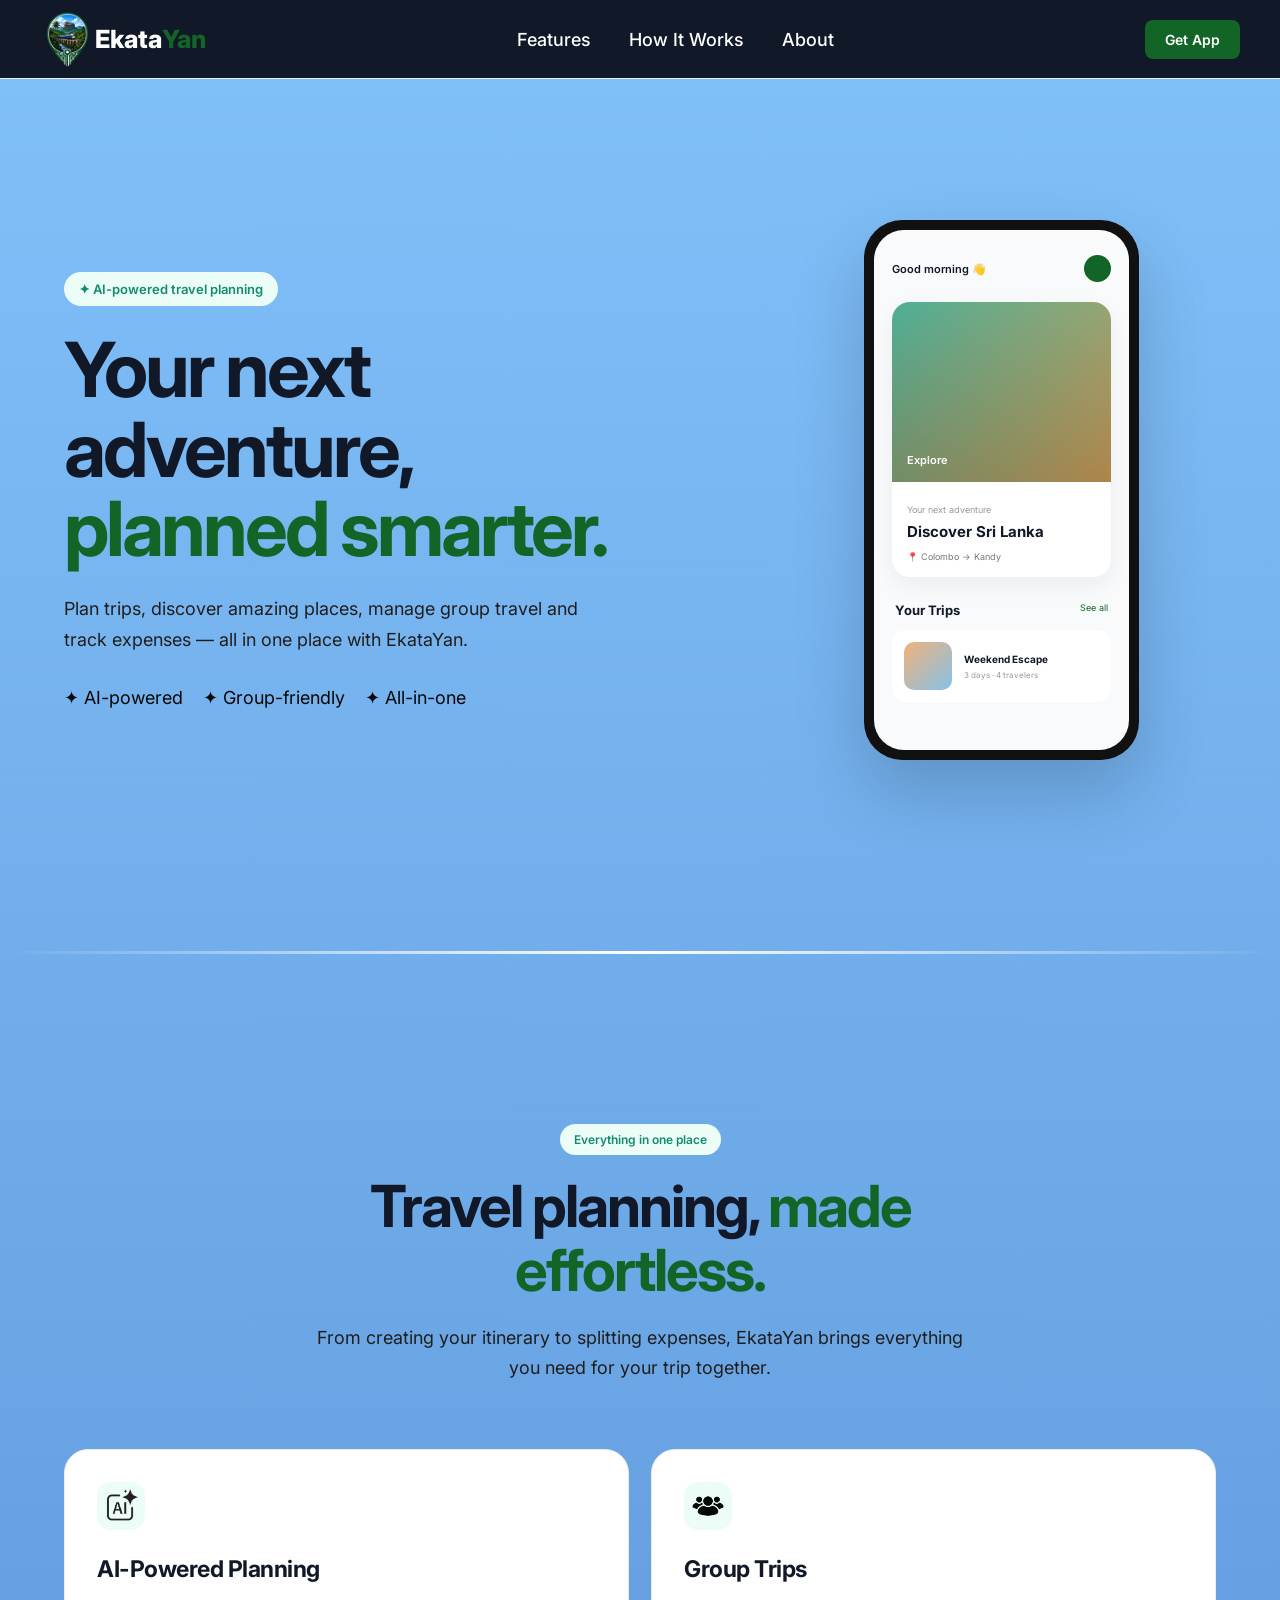
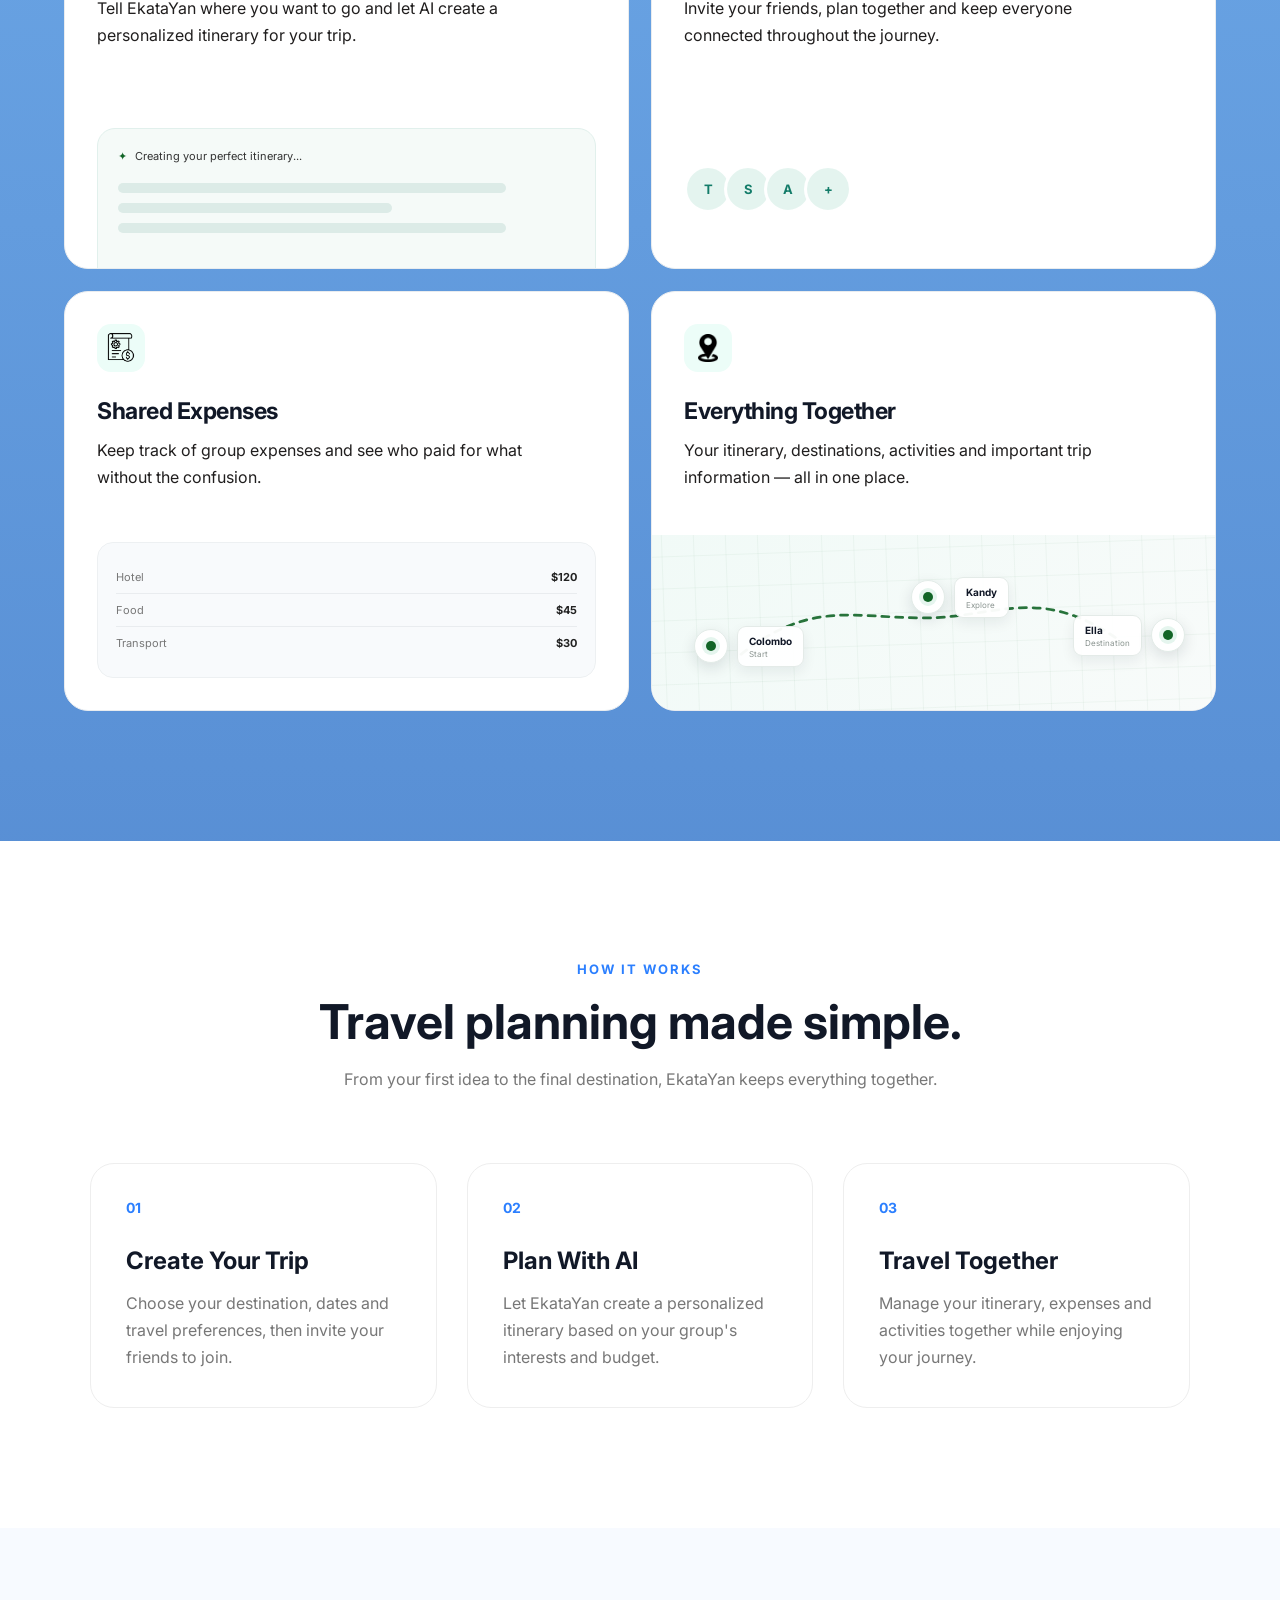
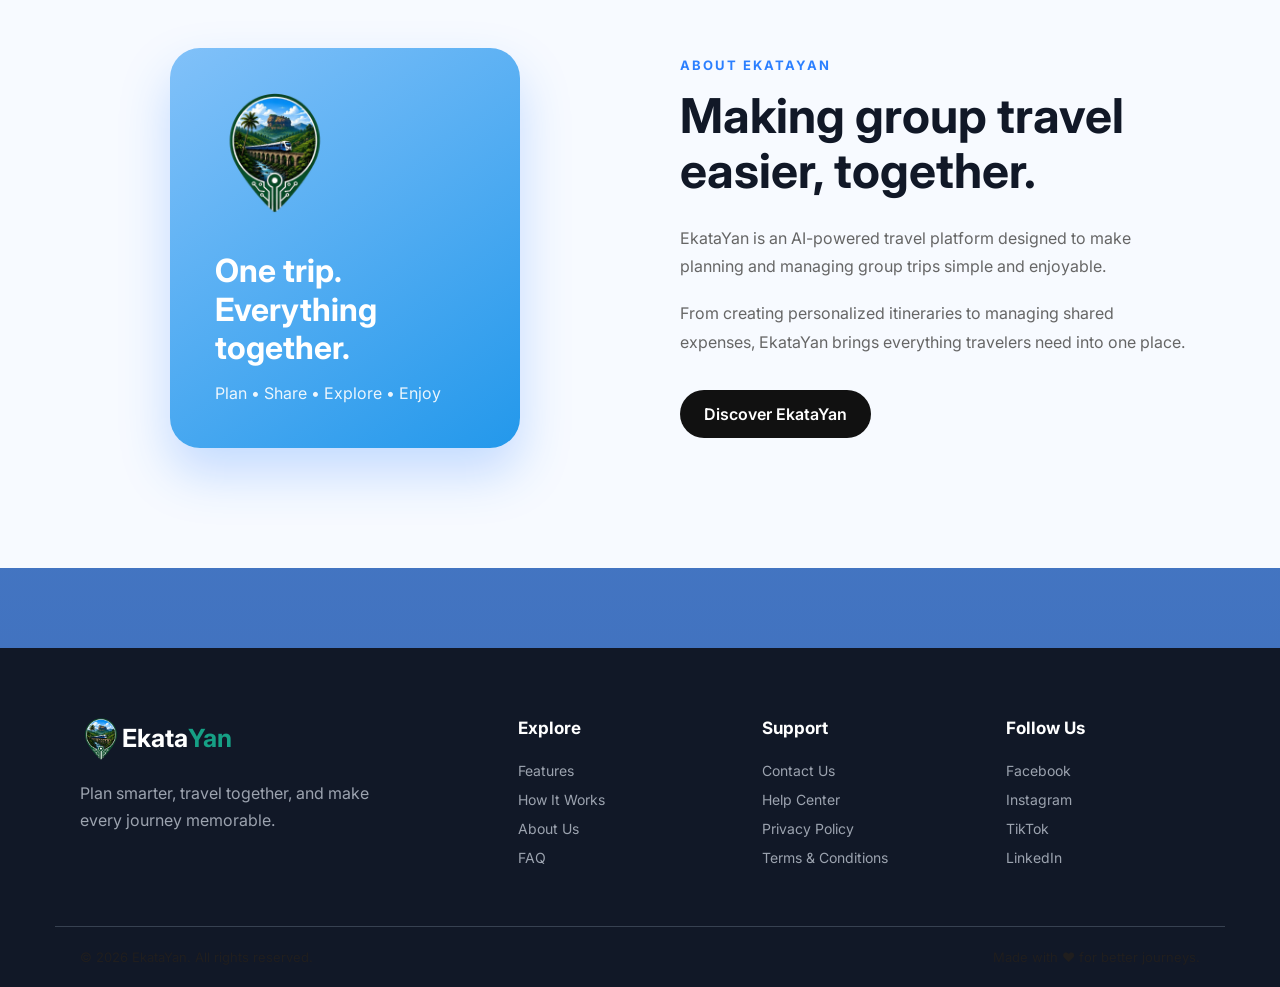
==== commit 3b0ce55e: "update3" ====
--- a/index.html
+++ b/index.html
@@ -1,6 +1,6 @@
 <!DOCTYPE html>
 <html lang="en">
-<head><link rel="shortcut icon" href="logo.png">
+<head><link rel="shortcut icon" href="pics/logo3.png">
     <meta charset="UTF-8">
     <meta name="viewport" content="width=device-width, initial-scale=1.0">
 
@@ -21,7 +21,7 @@
         <div class="nav-container">
 
             <a href="#" class="logo">
-                <img src="logo.png" alt="logo">
+                <img src="pics/logo3.png" alt="logo">
                 Ekata<span>Yan</span>
             </a>
 
@@ -32,7 +32,7 @@
             </nav>
 
             <div class="nav-buttons">
-                <a href="#" class="start-btn">Get App</a>
+                <a href="#" class="getapp-btn">Get App</a>
             </div>
 
         </div>
@@ -60,11 +60,7 @@
                     and track expenses — all in one place with EkataYan.
                 </p>
 
-                <div class="hero-buttons">
-                    
-
-                    
-                </div>
+                
 
                 <div class="hero-trust">
                     <span>✦ AI-powered</span>
@@ -73,6 +69,7 @@
                 </div>
 
             </div>
+
 
 
             <!-- APP PREVIEW -->
@@ -127,6 +124,9 @@
             </div>
 
         </section>
+
+<hr>
+
         <!-- FEATURES SECTION -->
 <section class="features-section" id="features">
 
@@ -356,7 +356,7 @@
 
         <div class="about-image">
             <div class="about-card">
-                <span>✈️</span>
+                <span><img src="pics/logo3.png"></span>
                 <h3>One trip.<br>Everything together.</h3>
                 <p>Plan • Share • Explore • Enjoy</p>
             </div>
@@ -389,7 +389,7 @@
         <!-- Brand -->
         <div class="footer-brand">
             <a href="#" class="footer-logo">
-                <img src="logo.png" alt="EkataYan Logo">
+                <img src="pics/logo3.png" alt="EkataYan Logo">
                 Ekata<span>Yan</span>
             </a>
 
--- a/style.css
+++ b/style.css
@@ -15,7 +15,13 @@
 body {
     font-family: "Inter", sans-serif;
     color: #111827;
-    background: linear-gradient(180deg, #dbeafe, #6fb2ff, #124dad);
+    background: linear-gradient(180deg, #81c1f9, #3c6cbb);
+}
+hr {
+    border: none;
+    height: 3px;
+    background: linear-gradient(90deg, transparent, #ffffff, transparent);
+    margin: 50px 0;
 }
 
 
@@ -29,7 +35,7 @@
     background: rgba(255, 255, 255, 0.9);
     border-bottom: 1px solid #eeeeee;
     /* background: linear-gradient(d7e8fe,); */
-    background: #dbeafe;
+    background: #111827;
 
 }
 
@@ -52,7 +58,7 @@
     text-decoration: none;
     font-size: 25px;
     font-weight: 800;
-    color: #111827;
+    color: #ffffff;
     display: flex;
     align-items: center;
     line-height: 1;
@@ -77,11 +83,13 @@
 
 .nav-links a {
     text-decoration: none;
-    color: #555;
-    font-size: 14px;
+    color: #ffffff;
+    font-size: 18px;
     font-weight: 500;
-
     transition: 0.2s;
+
+
+    /* -webkit-text-stroke: 0.4px #ffffff; */
 }
 
 .nav-links a:hover {
@@ -97,20 +105,10 @@
     gap: 15px;
 }
 
-.login-btn {
-    text-decoration: none;
-    color: #333;
-    font-size: 14px;
-    font-weight: 500;
-}
-.login-btn:hover{
-    color: #126527;
-}
-
-.start-btn {
+.getapp-btn {
     text-decoration: none;
     color: white;
-    background: #111827;
+    background: #126527;
 
     padding: 11px 20px;
     border-radius: 8px;
@@ -121,7 +119,7 @@
     transition: 0.2s;
 }
 
-.start-btn:hover {
+.getapp-btn:hover {
     transform: translateY(-2px);
 }
 
@@ -186,7 +184,7 @@
 .hero p {
     max-width: 520px;
 
-    font-size: 17px;
+    font-size: 18px;
     line-height: 1.7;
 
     color: #201e1e;
@@ -244,9 +242,12 @@
 
     margin-top: 30px;
 
-    color: #8a8a8a;
+    color: #070707;
 
     font-size: 12px;
+}
+.hero-trust span{
+    font-size: 18px;
 }
 
 
@@ -268,7 +269,7 @@
 
 /* BACKGROUND GLOW */
 
-.glow {
+/* .glow {
     position: absolute;
 
     width: 360px;
@@ -279,7 +280,7 @@
     border-radius: 50%;
 
     filter: blur(20px);
-}
+} */
 
 
 /* PHONE */
@@ -512,7 +513,7 @@
         display: none;
     }
 
-    .start-btn {
+    .getapp-btn {
         padding: 9px 14px;
     }
 
@@ -1169,7 +1170,7 @@
     height: 400px;
     border-radius: 30px;
     padding: 45px;
-    background: linear-gradient(145deg, rgb(57, 219, 219), #73aaff);
+    background: linear-gradient(145deg, #81c1f9, #2398eb);
     color: white;
     display: flex;
     flex-direction: column;
@@ -1180,6 +1181,9 @@
 .about-card span {
     font-size: 55px;
     margin-bottom: auto;
+}
+.about-card img {
+    width: 120px;
 }
 
 .about-card h3 {
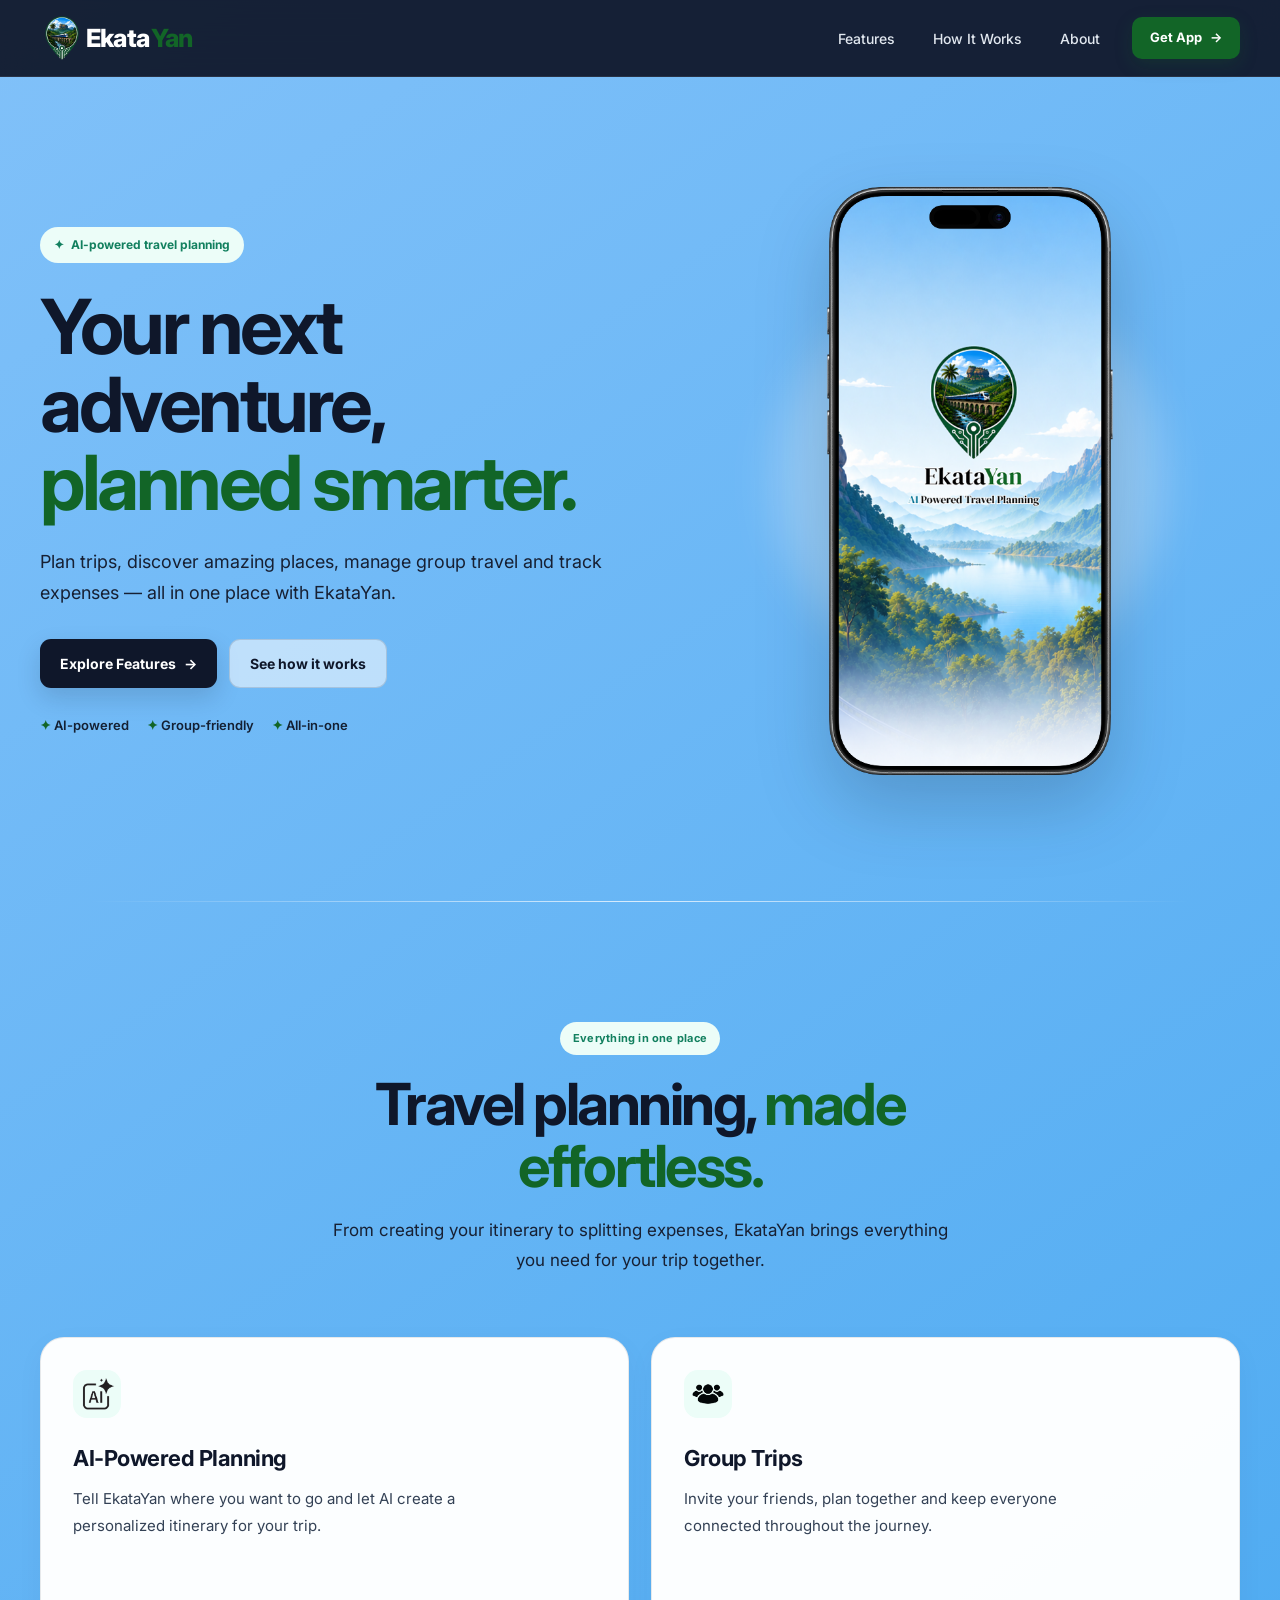
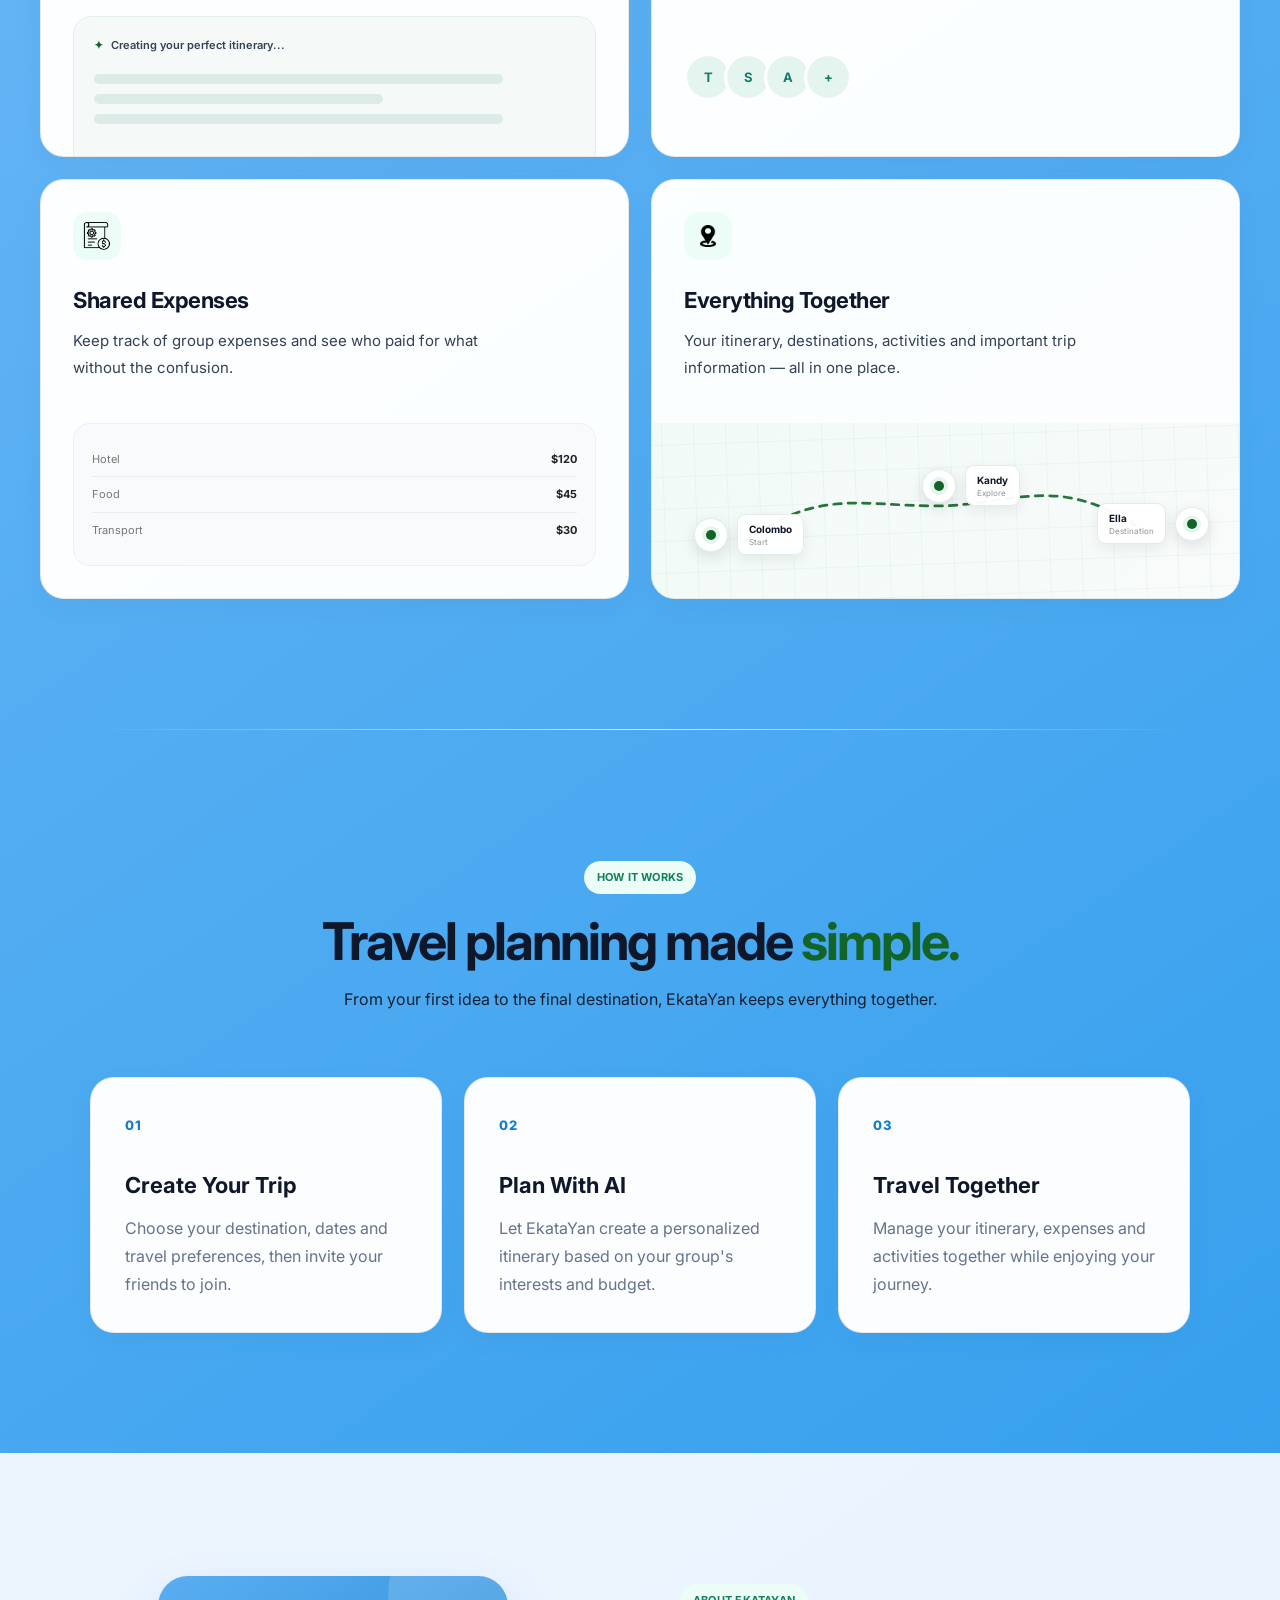
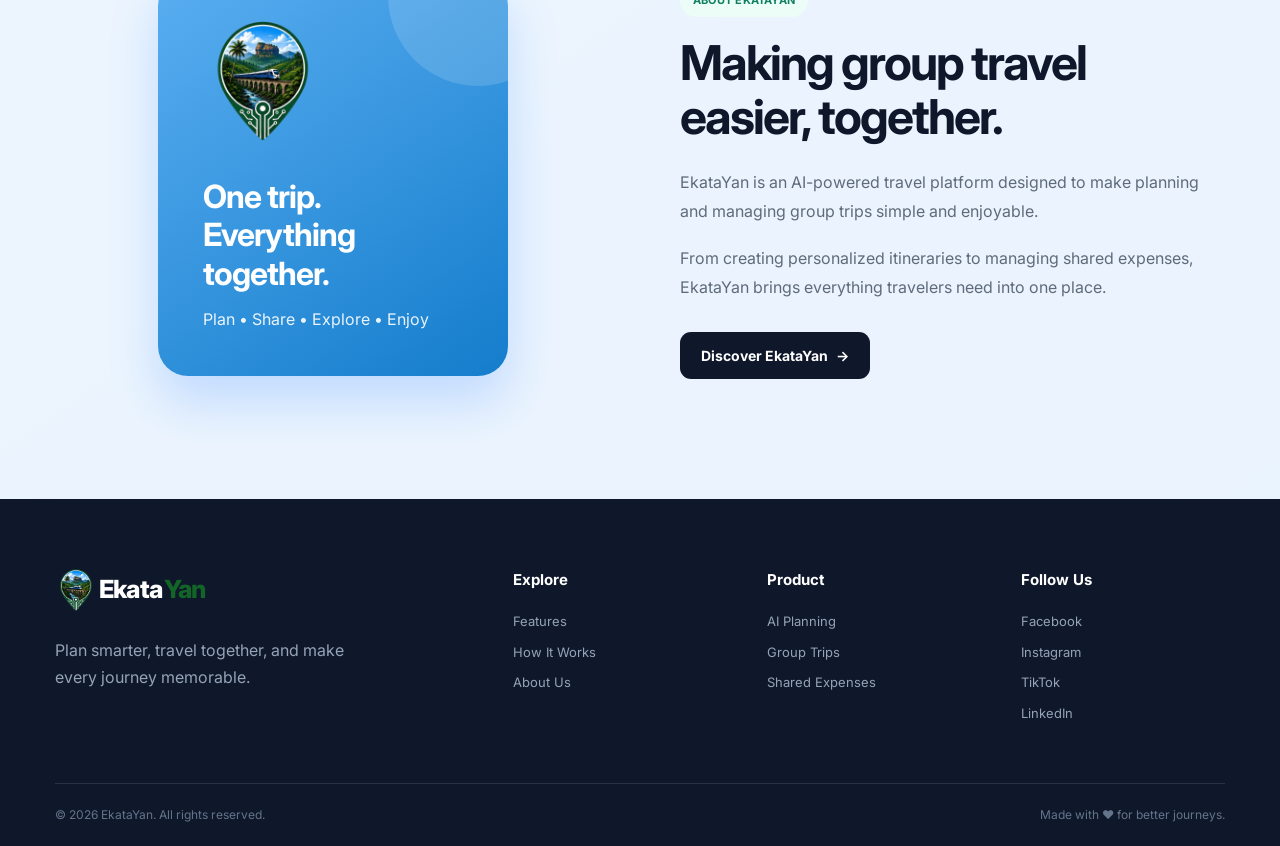
==== commit 3625e532: "update4" ====
--- a/index.html
+++ b/index.html
@@ -1,53 +1,49 @@
 <!DOCTYPE html>
 <html lang="en">
-<head><link rel="shortcut icon" href="pics/logo3.png">
+<head>
     <meta charset="UTF-8">
     <meta name="viewport" content="width=device-width, initial-scale=1.0">
 
+    <meta name="description" content="EkataYan is an AI-powered travel platform for smarter trip planning, group travel and shared expenses.">
+    <meta name="theme-color" content="#0f172a">
+
     <title>EkataYan | Travel Smarter</title>
 
-    <link rel="stylesheet" href="style.css">
-
-    <!-- Google Font -->
+    <link rel="icon" type="image/png" href="pics/logo3.png">
     <link rel="preconnect" href="https://fonts.googleapis.com">
     <link rel="preconnect" href="https://fonts.gstatic.com" crossorigin>
     <link href="https://fonts.googleapis.com/css2?family=Inter:wght@400;500;600;700;800&display=swap" rel="stylesheet">
+    <link rel="stylesheet" href="style.css">
 </head>
 
 <body>
 
-    <!-- NAVBAR -->
+    <!-- NAVIGATION -->
     <header class="navbar">
         <div class="nav-container">
-
-            <a href="#" class="logo">
-                <img src="pics/logo3.png" alt="logo">
+            <a href="#" class="logo" aria-label="EkataYan home">
+                <img src="pics/logo3.png" alt="" width="44" height="44">
                 Ekata<span>Yan</span>
             </a>
 
-            <nav class="nav-links">
+            <nav class="nav-links" aria-label="Main navigation">
                 <a href="#features">Features</a>
                 <a href="#how-it-works">How It Works</a>
                 <a href="#about">About</a>
             </nav>
 
-            <div class="nav-buttons">
-                <a href="#" class="getapp-btn">Get App</a>
-            </div>
-
+            <a href="#features" class="getapp-btn">Get App <span aria-hidden="true">→</span></a>
         </div>
     </header>
 
-
-    <!-- HERO SECTION -->
     <main>
 
+        <!-- HERO -->
         <section class="hero">
-
             <div class="hero-content">
-
                 <div class="hero-badge">
-                    ✦ AI-powered travel planning
+                    <span aria-hidden="true">✦</span>
+                    AI-powered travel planning
                 </div>
 
                 <h1>
@@ -60,383 +56,245 @@
                     and track expenses — all in one place with EkataYan.
                 </p>
 
-                
-
-                <div class="hero-trust">
+                <div class="hero-buttons">
+                    <a href="#features" class="primary-btn">Explore Features <span aria-hidden="true">→</span></a>
+                    <a href="#how-it-works" class="secondary-btn">See how it works</a>
+                </div>
+
+                <div class="hero-trust" aria-label="EkataYan benefits">
                     <span>✦ AI-powered</span>
                     <span>✦ Group-friendly</span>
                     <span>✦ All-in-one</span>
                 </div>
-
-            </div>
-
-
-
-            <!-- APP PREVIEW -->
+            </div>
+
             <div class="hero-visual">
-
-                <div class="glow"></div>
-
-                <div class="phone">
-
-                    <div class="phone-screen">
-
-                        <div class="app-top">
-                            <span>Good morning 👋</span>
-                            <div class="profile"></div>
+                <div class="visual-glow" aria-hidden="true"></div>
+                <img src="pics/iPhone 17.png" alt="EkataYan mobile app preview" width="430">
+            </div>
+        </section>
+
+        <div class="section-divider" aria-hidden="true"></div>
+
+        <!-- FEATURES -->
+        <section class="features-section" id="features">
+            <div class="section-heading">
+                <div class="section-badge">Everything in one place</div>
+                <h2>Travel planning, <span>made effortless.</span></h2>
+                <p>
+                    From creating your itinerary to splitting expenses,
+                    EkataYan brings everything you need for your trip together.
+                </p>
+            </div>
+
+            <div class="features-grid">
+
+                <article class="feature-card">
+                    <div class="feature-icon">
+                        <img src="pics/ai.png" alt="" width="35" height="35">
+                    </div>
+                    <h3>AI-Powered Planning</h3>
+                    <p>
+                        Tell EkataYan where you want to go and let AI
+                        create a personalized itinerary for your trip.
+                    </p>
+
+                    <div class="feature-preview ai-preview" aria-hidden="true">
+                        <div class="ai-message">
+                            <span>✦</span>
+                            Creating your perfect itinerary...
                         </div>
-
-                        <div class="trip-card">
-
-                            <div class="trip-image">
-                                <span>Explore</span>
-                            </div>
-
-                            <div class="trip-info">
-                                <small>Your next adventure</small>
-                                <h3>Discover Sri Lanka</h3>
-
-                                <div class="trip-details">
-                                    📍 Colombo → Kandy
-                                </div>
-                            </div>
-
-                        </div>
-
-                        <div class="section-title">
-                            <h3>Your Trips</h3>
-                            <span>See all</span>
-                        </div>
-
-                        <div class="mini-trip">
-                            <div class="mini-image"></div>
-
-                            <div>
-                                <strong>Weekend Escape</strong>
-                                <small>3 days · 4 travelers</small>
+                        <div class="ai-line"></div>
+                        <div class="ai-line short"></div>
+                        <div class="ai-line"></div>
+                    </div>
+                </article>
+
+                <article class="feature-card">
+                    <div class="feature-icon">
+                        <img src="pics/group.png" alt="" width="40" height="40">
+                    </div>
+                    <h3>Group Trips</h3>
+                    <p>
+                        Invite your friends, plan together and keep
+                        everyone connected throughout the journey.
+                    </p>
+
+                    <div class="people-preview" aria-hidden="true">
+                        <div class="person">T</div>
+                        <div class="person">S</div>
+                        <div class="person">A</div>
+                        <div class="person">+</div>
+                    </div>
+                </article>
+
+                <article class="feature-card">
+                    <div class="feature-icon">
+                        <img src="pics/expense.png" alt="" width="30" height="30">
+                    </div>
+                    <h3>Shared Expenses</h3>
+                    <p>
+                        Keep track of group expenses and see who paid
+                        for what without the confusion.
+                    </p>
+
+                    <div class="expense-preview" aria-hidden="true">
+                        <div class="expense-row"><span>Hotel</span><strong>$120</strong></div>
+                        <div class="expense-row"><span>Food</span><strong>$45</strong></div>
+                        <div class="expense-row"><span>Transport</span><strong>$30</strong></div>
+                    </div>
+                </article>
+
+                <article class="feature-card">
+                    <div class="feature-icon">
+                        <img src="pics/map.png" alt="" width="22" height="22">
+                    </div>
+                    <h3>Everything Together</h3>
+                    <p>
+                        Your itinerary, destinations, activities and
+                        important trip information — all in one place.
+                    </p>
+
+                    <div class="map-preview" aria-hidden="true">
+                        <div class="map-grid"></div>
+
+                        <svg class="travel-route" viewBox="0 0 520 160" preserveAspectRatio="none">
+                            <path d="M 65 115 C 135 55, 180 75, 250 75 C 325 75, 370 35, 455 105"></path>
+                        </svg>
+
+                        <div class="destination destination-colombo">
+                            <div class="pin"><span></span></div>
+                            <div class="destination-label">
+                                <strong>Colombo</strong>
+                                <small>Start</small>
                             </div>
                         </div>
 
-                    </div>
-
-                </div>
-
-            </div>
-
+                        <div class="destination destination-kandy">
+                            <div class="pin"><span></span></div>
+                            <div class="destination-label">
+                                <strong>Kandy</strong>
+                                <small>Explore</small>
+                            </div>
+                        </div>
+
+                        <div class="destination destination-ella">
+                            <div class="pin"><span></span></div>
+                            <div class="destination-label">
+                                <strong>Ella</strong>
+                                <small>Destination</small>
+                            </div>
+                        </div>
+                    </div>
+                </article>
+
+            </div>
         </section>
 
-<hr>
-
-        <!-- FEATURES SECTION -->
-<section class="features-section" id="features">
-
-    <div class="section-heading">
-
-        <div class="section-badge">
-            Everything in one place
+        <div class="section-divider" aria-hidden="true"></div>
+
+        <!-- HOW IT WORKS -->
+        <section class="how-it-works" id="how-it-works">
+            <div class="section-header">
+                <p class="section-label">HOW IT WORKS</p>
+                <h2>Travel planning made <span>simple.</span></h2>
+                <p>From your first idea to the final destination, EkataYan keeps everything together.</p>
+            </div>
+
+            <div class="steps">
+                <article class="step">
+                    <div class="step-number">01</div>
+                    <h3>Create Your Trip</h3>
+                    <p>Choose your destination, dates and travel preferences, then invite your friends to join.</p>
+                </article>
+
+                <article class="step">
+                    <div class="step-number">02</div>
+                    <h3>Plan With AI</h3>
+                    <p>Let EkataYan create a personalized itinerary based on your group's interests and budget.</p>
+                </article>
+
+                <article class="step">
+                    <div class="step-number">03</div>
+                    <h3>Travel Together</h3>
+                    <p>Manage your itinerary, expenses and activities together while enjoying your journey.</p>
+                </article>
+            </div>
+        </section>
+
+        <!-- ABOUT -->
+        <section class="about" id="about">
+            <div class="about-container">
+                <div class="about-image">
+                    <div class="about-card">
+                        <span><img src="pics/logo3.png" alt="" width="120"></span>
+                        <h3>One trip.<br>Everything together.</h3>
+                        <p>Plan • Share • Explore • Enjoy</p>
+                    </div>
+                </div>
+
+                <div class="about-content">
+                    <p class="section-label">ABOUT EKATAYAN</p>
+                    <h2>Making group travel easier, together.</h2>
+
+                    <p>
+                        EkataYan is an AI-powered travel platform designed to make
+                        planning and managing group trips simple and enjoyable.
+                    </p>
+
+                    <p>
+                        From creating personalized itineraries to managing shared
+                        expenses, EkataYan brings everything travelers need into one place.
+                    </p>
+
+                    <a href="#features" class="about-btn">Discover EkataYan <span aria-hidden="true">→</span></a>
+                </div>
+            </div>
+        </section>
+
+    </main>
+
+    <!-- FOOTER -->
+    <footer class="footer">
+        <div class="footer-container">
+            <div class="footer-brand">
+                <a href="#" class="footer-logo" aria-label="EkataYan home">
+                    <img src="pics/logo3.png" alt="" width="42" height="42">
+                    Ekata<span>Yan</span>
+                </a>
+                <p>Plan smarter, travel together, and make every journey memorable.</p>
+            </div>
+
+            <div class="footer-column">
+                <h3>Explore</h3>
+                <a href="#features">Features</a>
+                <a href="#how-it-works">How It Works</a>
+                <a href="#about">About Us</a>
+            </div>
+
+            <div class="footer-column">
+                <h3>Product</h3>
+                <a href="#features">AI Planning</a>
+                <a href="#features">Group Trips</a>
+                <a href="#features">Shared Expenses</a>
+            </div>
+
+            <div class="footer-column">
+                <h3>Follow Us</h3>
+                <div class="social-links">
+                    <a href="#" aria-label="Facebook">Facebook</a>
+                    <a href="#" aria-label="Instagram">Instagram</a>
+                    <a href="#" aria-label="TikTok">TikTok</a>
+                    <a href="#" aria-label="LinkedIn">LinkedIn</a>
+                </div>
+            </div>
         </div>
 
-        <h2>
-            Travel planning,
-            <span>made effortless.</span>
-        </h2>
-
-        <p>
-            From creating your itinerary to splitting expenses,
-            EkataYan brings everything you need for your trip together.
-        </p>
-
-    </div>
-
-
-    <div class="features-grid">
-
-        <!-- Feature 1 -->
-        <div class="feature-card">
-
-            <div class="feature-icon">
-                <img src="pics/ai.png" width="35">
-            </div>
-
-            <h3>AI-Powered Planning</h3>
-
-            <p>
-                Tell EkataYan where you want to go and let AI
-                create a personalized itinerary for your trip.
-            </p>
-
-            <div class="feature-preview ai-preview">
-                <div class="ai-message">
-                    <span>✦</span>
-                    Creating your perfect itinerary...
-                </div>
-
-                <div class="ai-line"></div>
-                <div class="ai-line short"></div>
-                <div class="ai-line"></div>
-            </div>
-
+        <div class="footer-bottom">
+            <p>© 2026 EkataYan. All rights reserved.</p>
+            <p>Made with <span aria-label="love">♥</span> for better journeys.</p>
         </div>
-
-
-        <!-- Feature 2 -->
-        <div class="feature-card">
-
-            <div class="feature-icon">
-                <img src="pics/group.png" width="40">
-            </div>
-
-            <h3>Group Trips</h3>
-
-            <p>
-                Invite your friends, plan together and keep
-                everyone connected throughout the journey.
-            </p>
-
-            <div class="people-preview">
-
-                <div class="person">T</div>
-                <div class="person">S</div>
-                <div class="person">A</div>
-                <div class="person">+</div>
-
-            </div>
-
-        </div>
-
-
-        <!-- Feature 3 -->
-        <div class="feature-card">
-
-            <div class="feature-icon">
-                <img src="pics/expense.png" width="30">
-            </div>
-
-            <h3>Shared Expenses</h3>
-
-            <p>
-                Keep track of group expenses and see who paid
-                for what without the confusion.
-            </p>
-
-            <div class="expense-preview">
-
-                <div class="expense-row">
-                    <span>Hotel</span>
-                    <strong>$120</strong>
-                </div>
-
-                <div class="expense-row">
-                    <span>Food</span>
-                    <strong>$45</strong>
-                </div>
-
-                <div class="expense-row">
-                    <span>Transport</span>
-                    <strong>$30</strong>
-                </div>
-
-            </div>
-
-        </div>
-
-
-        <!-- Feature 4 -->
-        <div class="feature-card">
-
-            <div class="feature-icon">
-                <img src="pics/map.png" width="20">
-            </div>
-
-            <h3>Everything Together</h3>
-
-            <p>
-                Your itinerary, destinations, activities and
-                important trip information — all in one place.
-            </p>
-
-            <div class="map-preview">
-
-                <div class="map-preview">
-
-    <div class="map-grid"></div>
-
-    <!-- Travel route -->
-    <svg class="travel-route" viewBox="0 0 520 160" preserveAspectRatio="none">
-        <path
-            d="M 65 115
-               C 135 55, 180 75, 250 75
-               C 325 75, 370 35, 455 105"
-        />
-    </svg>
-
-    <!-- Colombo -->
-    <div class="destination destination-colombo">
-        <div class="pin">
-            <span></span>
-        </div>
-
-        <div class="destination-label">
-            <strong>Colombo</strong>
-            <small>Start</small>
-        </div>
-    </div>
-
-    <!-- Kandy -->
-    <div class="destination destination-kandy">
-        <div class="pin">
-            <span></span>
-        </div>
-
-        <div class="destination-label">
-            <strong>Kandy</strong>
-            <small>Explore</small>
-        </div>
-    </div>
-
-    <!-- Ella -->
-    <div class="destination destination-ella">
-        <div class="pin">
-            <span></span>
-        </div>
-
-        <div class="destination-label">
-            <strong>Ella</strong>
-            <small>Destination</small>
-        </div>
-    </div>
-
-</div>
-</div></div></div></div>
-
-</section>
-
-<!-- How it Works -->
-<section class="how-it-works" id="how-it-works">
-    <div class="section-header">
-        <p class="section-label">HOW IT WORKS</p>
-        <h2>Travel planning made simple.</h2>
-        <p>From your first idea to the final destination, EkataYan keeps everything together.</p>
-    </div>
-
-    <div class="steps">
-
-        <div class="step">
-            <div class="step-number">01</div>
-            <h3>Create Your Trip</h3>
-            <p>
-                Choose your destination, dates and travel preferences,
-                then invite your friends to join.
-            </p>
-        </div>
-
-        <div class="step">
-            <div class="step-number">02</div>
-            <h3>Plan With AI</h3>
-            <p>
-                Let EkataYan create a personalized itinerary based
-                on your group's interests and budget.
-            </p>
-        </div>
-
-        <div class="step">
-            <div class="step-number">03</div>
-            <h3>Travel Together</h3>
-            <p>
-                Manage your itinerary, expenses and activities
-                together while enjoying your journey.
-            </p>
-        </div>
-
-    </div>
-</section>
-<!--About-->
-<section class="about" id="about">
-    <div class="about-container">
-
-        <div class="about-image">
-            <div class="about-card">
-                <span><img src="pics/logo3.png"></span>
-                <h3>One trip.<br>Everything together.</h3>
-                <p>Plan • Share • Explore • Enjoy</p>
-            </div>
-        </div>
-
-        <div class="about-content">
-            <p class="section-label">ABOUT EKATAYAN</p>
-
-            <h2>Making group travel easier, together.</h2>
-
-            <p>
-                EkataYan is an AI-powered travel platform designed to make
-                planning and managing group trips simple and enjoyable.
-            </p>
-
-            <p>
-                From creating personalized itineraries to managing shared
-                expenses, EkataYan brings everything travelers need into
-                one place.
-            </p>
-
-            <a href="#features" class="about-btn">Discover EkataYan</a>
-        </div>
-
-    </div>
-</section>
-<footer class="footer">
-    <div class="footer-container">
-
-        <!-- Brand -->
-        <div class="footer-brand">
-            <a href="#" class="footer-logo">
-                <img src="pics/logo3.png" alt="EkataYan Logo">
-                Ekata<span>Yan</span>
-            </a>
-
-            <p>
-                Plan smarter, travel together, and make every journey memorable.
-            </p>
-        </div>
-
-        <!-- Quick Links -->
-        <div class="footer-column">
-            <h3>Explore</h3>
-            <a href="#features">Features</a>
-            <a href="#how-it-works">How It Works</a>
-            <a href="#about">About Us</a>
-            <a href="#faq">FAQ</a>
-        </div>
-
-        <!-- Support -->
-        <div class="footer-column">
-            <h3>Support</h3>
-            <a href="#contact">Contact Us</a>
-            <a href="#">Help Center</a>
-            <a href="#">Privacy Policy</a>
-            <a href="#">Terms & Conditions</a>
-        </div>
-
-        <!-- Social -->
-        <div class="footer-column">
-            <h3>Follow Us</h3>
-
-            <div class="social-links">
-                <a href="#">Facebook</a>
-                <a href="#">Instagram</a>
-                <a href="#">TikTok</a>
-                <a href="#">LinkedIn</a>
-            </div>
-        </div>
-
-    </div>
-
-    <div class="footer-bottom">
-        <p>© 2026 EkataYan. All rights reserved.</p>
-        <p>Made with ❤️ for better journeys.</p>
-    </div>
-</footer>
-
-    </main>
+    </footer>
 
 </body>
-</html>+</html>
--- a/style.css
+++ b/style.css
@@ -1,707 +1,441 @@
-/* =========================
-   RESET
-========================= */
-
-* {
-    margin: 0;
-    padding: 0;
+/* =========================================================
+   EKATAYAN — PROFESSIONAL LANDING PAGE
+   ========================================================= */
+
+:root {
+    --ink: #0f172a;
+    --ink-soft: #334155;
+    --muted: #64748b;
+    --white: #ffffff;
+
+    --blue-50: #eff8ff;
+    --blue-100: #dbeafe;
+    --blue-500: #2398eb;
+    --blue-600: #147dcc;
+
+    --green-50: #ecfdf8;
+    --green-100: #d7f4e9;
+    --green-600: #12805f;
+    --green-700: #126527;
+
+    --border: rgba(15, 23, 42, 0.09);
+    --shadow-sm: 0 8px 25px rgba(15, 23, 42, 0.06);
+    --shadow-md: 0 18px 45px rgba(15, 23, 42, 0.09);
+    --radius-lg: 24px;
+    --radius-md: 16px;
+
+    --container: 1200px;
+}
+
+/* RESET */
+
+*,
+*::before,
+*::after {
     box-sizing: border-box;
 }
 
 html {
     scroll-behavior: smooth;
+    scroll-padding-top: 90px;
 }
 
 body {
+    margin: 0;
     font-family: "Inter", sans-serif;
-    color: #111827;
-    background: linear-gradient(180deg, #81c1f9, #3c6cbb);
-}
-hr {
-    border: none;
-    height: 3px;
-    background: linear-gradient(90deg, transparent, #ffffff, transparent);
-    margin: 50px 0;
-}
-
-
-
-/* =========================
-   NAVBAR
-========================= */
+    color: var(--ink);
+    background: linear-gradient(145deg, #81c1f9 0%, #2398eb 100%);
+    line-height: 1.5;
+    overflow-x: hidden;
+}
+
+img {
+    display: block;
+    max-width: 100%;
+}
+
+a {
+    color: inherit;
+}
+
+::selection {
+    background: rgba(18, 128, 95, 0.2);
+}
+
+:focus-visible {
+    outline: 3px solid rgba(20, 125, 204, 0.45);
+    outline-offset: 4px;
+}
+
+/* SHARED */
+
+.section-divider {
+    width: min(90%, 1100px);
+    height: 1px;
+    margin: 0 auto;
+    background: linear-gradient(90deg, transparent, rgba(255,255,255,.75), transparent);
+}
+
+/* NAVBAR */
 
 .navbar {
+    position: sticky;
+    top: 0;
+    z-index: 100;
     width: 100%;
-    background: rgba(255, 255, 255, 0.9);
-    border-bottom: 1px solid #eeeeee;
-    /* background: linear-gradient(d7e8fe,); */
-    background: #111827;
-
+    background: rgba(15, 23, 42, 0.94);
+    border-bottom: 1px solid rgba(255,255,255,.08);
+    backdrop-filter: blur(16px);
+    -webkit-backdrop-filter: blur(16px);
 }
 
 .nav-container {
-    max-width: 1200px;
-    margin: auto;
-    height: 78px;
-
-    padding: 2 24px;
-
+    width: min(var(--container), calc(100% - 48px));
+    min-height: 76px;
+    margin: 0 auto;
     display: flex;
     align-items: center;
     justify-content: space-between;
-}
-
-
-/* LOGO */
-
-.logo {
+    gap: 32px;
+}
+
+.logo,
+.footer-logo {
+    display: inline-flex;
+    align-items: center;
+    gap: 2px;
     text-decoration: none;
     font-size: 25px;
     font-weight: 800;
+    letter-spacing: -0.8px;
+    line-height: 1;
+    white-space: nowrap;
+}
+
+.logo {
+    color: var(--white);
+}
+
+.logo span,
+.footer-logo span {
+    color: #126527;
+}
+
+.logo img {
+    width: 44px;
+    height: 44px;
+    object-fit: contain;
+}
+
+.nav-links {
+    display: flex;
+    align-items: center;
+    justify-content: center;
+    gap: 38px;
+    margin-left: auto;
+}
+
+.nav-links a {
+    position: relative;
+    padding: 8px 0;
+    color: #e2e8f0;
+    text-decoration: none;
+    font-size: 14px;
+    font-weight: 500;
+    transition: color .2s ease;
+}
+
+.nav-links a::after {
+    content: "";
+    position: absolute;
+    left: 0;
+    bottom: 0;
+    width: 100%;
+    height: 2px;
+    border-radius: 999px;
+    background: #42c99d;
+    transform: scaleX(0);
+    transform-origin: center;
+    transition: transform .2s ease;
+}
+
+.nav-links a:hover {
     color: #ffffff;
-    display: flex;
+}
+
+.nav-links a:hover::after {
+    transform: scaleX(1);
+}
+
+.getapp-btn,
+.primary-btn,
+.secondary-btn,
+.about-btn {
+    display: inline-flex;
     align-items: center;
-    line-height: 1;
-}
-
-.logo span {
-    color: #126527;
-    line-height: 1;
-}
-.logo img{
-    width: 55px;
-    object-fit: contain;
-}
-
-
-/* NAV LINKS */
-
-.nav-links {
-    display: flex;
-    gap: 38px;
-}
-
-.nav-links a {
+    justify-content: center;
+    gap: 8px;
     text-decoration: none;
+    font-weight: 700;
+    transition: transform .2s ease, box-shadow .2s ease, background .2s ease;
+}
+
+.getapp-btn {
+    padding: 11px 18px;
+    border-radius: 10px;
     color: #ffffff;
+    background: var(--green-700);
+    font-size: 13px;
+    box-shadow: 0 6px 18px rgba(18, 101, 39, .22);
+}
+
+.getapp-btn:hover,
+.primary-btn:hover,
+.about-btn:hover {
+    transform: translateY(-2px);
+}
+
+.getapp-btn:hover {
+    background: #15793a;
+}
+
+/* HERO */
+
+.hero {
+    width: min(var(--container), calc(100% - 48px));
+    min-height: calc(100vh - 76px);
+    margin: 0 auto;
+    padding: 76px 0 92px;
+    display: grid;
+    grid-template-columns: minmax(0, 1.05fr) minmax(360px, .95fr);
+    align-items: center;
+    gap: 64px;
+}
+
+.hero-content {
+    max-width: 650px;
+}
+
+.hero-badge,
+.section-badge,
+.section-label {
+    display: inline-flex;
+    align-items: center;
+    width: fit-content;
+    border-radius: 999px;
+    background: var(--green-50);
+    color: var(--green-600);
+    font-weight: 700;
+}
+
+.hero-badge {
+    gap: 7px;
+    padding: 9px 14px;
+    margin-bottom: 24px;
+    font-size: 12px;
+}
+
+.hero h1 {
+    max-width: 700px;
+    margin: 0 0 24px;
+    font-size: clamp(46px, 6vw, 76px);
+    line-height: 1.03;
+    letter-spacing: -3.5px;
+}
+
+.hero h1 span,
+.section-heading h2 span,
+.section-header h2 span {
+    display: inline;
+    color: var(--green-700);
+}
+
+.hero p {
+    max-width: 580px;
+    margin: 0 0 30px;
+    color: #172033;
     font-size: 18px;
-    font-weight: 500;
-    transition: 0.2s;
-
-
-    /* -webkit-text-stroke: 0.4px #ffffff; */
-}
-
-.nav-links a:hover {
-    color: #126527;
-}
-
-
-/* NAV BUTTONS */
-
-.nav-buttons {
-    display: flex;
-    align-items: center;
-    gap: 15px;
-}
-
-.getapp-btn {
-    text-decoration: none;
-    color: white;
-    background: #126527;
-
-    padding: 11px 20px;
-    border-radius: 8px;
-
+    line-height: 1.75;
+}
+
+.hero-buttons {
+    display: flex;
+    flex-wrap: wrap;
+    gap: 12px;
+}
+
+.primary-btn,
+.secondary-btn {
+    min-height: 48px;
+    padding: 13px 20px;
+    border-radius: 11px;
     font-size: 14px;
-    font-weight: 600;
-
-    transition: 0.2s;
-}
-
-.getapp-btn:hover {
+}
+
+.primary-btn {
+    color: #ffffff;
+    background: var(--ink);
+    box-shadow: 0 10px 25px rgba(15, 23, 42, .15);
+}
+
+.secondary-btn {
+    color: var(--ink);
+    background: rgba(255,255,255,.55);
+    border: 1px solid rgba(15,23,42,.14);
+}
+
+.secondary-btn:hover {
+    background: rgba(255,255,255,.9);
     transform: translateY(-2px);
 }
 
-
-/* =========================
-   HERO
-========================= */
-
-.hero {
-    max-width: 1200px;
-    min-height: calc(100vh - 78px);
-
-    margin: auto;
-    padding: 80px 24px;
-
-    display: flex;
-    align-items: center;
-    justify-content: space-between;
-
-    gap: 60px;
-}
-
-
-/* HERO CONTENT */
-
-.hero-content {
-    max-width: 590px;
-}
-
-.hero-badge {
-    display: inline-block;
-
-    padding: 9px 15px;
-
-    border-radius: 30px;
-
-    background: #ecfdf8;
-    color: #138a72;
-
+.hero-trust {
+    display: flex;
+    flex-wrap: wrap;
+    gap: 18px;
+    margin-top: 28px;
+    color: #142033;
     font-size: 13px;
     font-weight: 600;
-
-    margin-bottom: 24px;
-}
-
-
-.hero h1 {
-    font-size: clamp(48px, 6vw, 76px);
-    line-height: 1.05;
-
-    letter-spacing: -3px;
-
-    margin-bottom: 25px;
-}
-
-.hero h1 span {
-    display: block;
-    color: #126527;
-}
-
-
-.hero p {
-    max-width: 520px;
-
-    font-size: 18px;
-    line-height: 1.7;
-
-    color: #201e1e;
-
-    margin-bottom: 32px;
-}
-
-
-/* HERO BUTTONS */
-
-.hero-buttons {
-    display: flex;
-    gap: 14px;
-    flex-wrap: wrap;
-}
-
-.primary-btn,
-.secondary-btn {
-    text-decoration: none;
-
-    padding: 14px 22px;
-
-    border-radius: 9px;
-
-    font-size: 14px;
-    font-weight: 600;
-
-    transition: 0.2s;
-}
-
-.primary-btn {
-    color: white;
-    background: #111827;
-}
-
-.primary-btn:hover {
-    transform: translateY(-2px);
-}
-
-.secondary-btn {
-    color: #333;
-    border: 1px solid #ddd;
-}
-
-.secondary-btn:hover {
-    background: #f7f7f7;
-}
-
-
-/* TRUST */
-
-.hero-trust {
-    display: flex;
-    gap: 20px;
-
-    margin-top: 30px;
-
-    color: #070707;
-
-    font-size: 12px;
-}
-.hero-trust span{
-    font-size: 18px;
-}
-
-
-/* =========================
-   PHONE MOCKUP
-========================= */
+}
+
+.hero-trust span::first-letter {
+    color: var(--green-700);
+}
+
+/* APP VISUAL */
 
 .hero-visual {
     position: relative;
-
-    width: 430px;
-    height: 570px;
-
+    min-height: 560px;
     display: flex;
     align-items: center;
     justify-content: center;
 }
 
-
-/* BACKGROUND GLOW */
-
-/* .glow {
+.visual-glow {
     position: absolute;
-
-    width: 360px;
-    height: 360px;
-
-    background: #dff8f1;
-
+    width: 390px;
+    height: 390px;
     border-radius: 50%;
-
-    filter: blur(20px);
-} */
-
-
-/* PHONE */
-
-.phone {
+    background: rgba(255,255,255,.28);
+    filter: blur(22px);
+}
+
+.hero-visual img {
     position: relative;
-    z-index: 2;
-
-    width: 275px;
-    height: 540px;
-
-    background: #111;
-
-    border-radius: 38px;
-
-    padding: 10px;
-
-    box-shadow:
-        0 30px 70px rgba(0, 0, 0, 0.18);
-}
-
-
-.phone-screen {
-    width: 100%;
-    height: 100%;
-
-    background: #f8fafc;
-
-    border-radius: 30px;
-
-    padding: 25px 18px;
-
-    overflow: hidden;
-}
-
-
-/* APP TOP */
-
-.app-top {
-    display: flex;
-    justify-content: space-between;
-    align-items: center;
-
+    z-index: 1;
+    width: min(430px, 100%);
+    max-height: 600px;
+    object-fit: contain;
+    filter: drop-shadow(0 30px 35px rgba(15,23,42,.2));
+    animation: float 5s ease-in-out infinite;
+}
+
+@keyframes float {
+    0%, 100% { transform: translateY(0); }
+    50% { transform: translateY(-9px); }
+}
+
+/* FEATURES */
+
+.features-section {
+    width: min(var(--container), calc(100% - 48px));
+    margin: 0 auto;
+    padding: 120px 0 130px;
+}
+
+.section-heading {
+    max-width: 700px;
+    margin: 0 auto 62px;
+    text-align: center;
+}
+
+.section-badge,
+.section-label {
+    padding: 8px 13px;
     font-size: 11px;
-    font-weight: 600;
-
-    margin-bottom: 20px;
-}
-
-.profile {
-    width: 27px;
-    height: 27px;
-
-    border-radius: 50%;
-
-    background: #126527;
-}
-
-
-/* TRIP CARD */
-
-.trip-card {
-    background: white;
-
-    border-radius: 18px;
-
-    overflow: hidden;
-
-    box-shadow: 0 8px 25px rgba(0,0,0,0.06);
-}
-
-.trip-image {
-    height: 180px;
-
-    background:
-        linear-gradient(
-            rgba(0,0,0,0.05),
-            rgba(0,0,0,0.2)
-        ),
-        linear-gradient(
-            135deg,
-            #53b89e,
-            #d9a65d
-        );
-
-    display: flex;
-    align-items: flex-end;
-
-    padding: 15px;
-
-    color: white;
-
-    font-size: 11px;
-    font-weight: 600;
-}
-
-.trip-info {
-    padding: 15px;
-}
-
-.trip-info small {
-    color: #999;
-    font-size: 9px;
-}
-
-.trip-info h3 {
-    font-size: 15px;
-    margin: 5px 0 10px;
-}
-
-.trip-details {
-    font-size: 9px;
-    color: #777;
-}
-
-
-/* SECTION TITLE */
-
-.section-title {
-    display: flex;
-    justify-content: space-between;
-
-    margin: 25px 3px 12px;
-}
-
-.section-title h3 {
-    font-size: 13px;
-}
-
-.section-title span {
-    font-size: 9px;
-    color: #126527;
-}
-
-
-/* MINI TRIP */
-
-.mini-trip {
-    display: flex;
-    align-items: center;
-
-    gap: 12px;
-
-    background: white;
-
-    padding: 12px;
-
-    border-radius: 14px;
-}
-
-.mini-image {
-    width: 48px;
-    height: 48px;
-
-    border-radius: 10px;
-
-    background: linear-gradient(
-        135deg,
-        #f0b27a,
-        #85c1e9
-    );
-}
-
-.mini-trip strong {
-    display: block;
-    font-size: 10px;
-
-    margin-bottom: 5px;
-}
-
-.mini-trip small {
-    display: block;
-    color: #999;
-
-    font-size: 8px;
-}
-
-
-/* =========================
-   MOBILE
-========================= */
-
-@media (max-width: 850px) {
-
-    .nav-links {
-        display: none;
-    }
-
-    .hero {
-        flex-direction: column;
-
-        text-align: center;
-
-        padding-top: 60px;
-    }
-
-    .hero-content {
-        max-width: 650px;
-    }
-
-    .hero p {
-        margin-left: auto;
-        margin-right: auto;
-    }
-
-    .hero-buttons {
-        justify-content: center;
-    }
-
-    .hero-trust {
-        justify-content: center;
-        flex-wrap: wrap;
-    }
-
-    .hero-visual {
-        width: 100%;
-        height: 520px;
-    }
-
-}
-
-
-@media (max-width: 500px) {
-
-    .nav-container {
-        height: 68px;
-    }
-
-    .login-btn {
-        display: none;
-    }
-
-    .getapp-btn {
-        padding: 9px 14px;
-    }
-
-    .hero {
-        padding: 50px 18px;
-    }
-
-    .hero h1 {
-        font-size: 45px;
-        letter-spacing: -2px;
-    }
-
-    .hero p {
-        font-size: 15px;
-    }
-
-    .hero-visual {
-        transform: scale(0.85);
-
-        height: 470px;
-    }
-
-}
-/* =========================
-   FEATURES SECTION
-========================= */
-
-.features-section {
-    max-width: 1200px;
-    margin: auto;
-
-    padding: 120px 24px 130px;
-}
-
-
-/* SECTION HEADING */
-
-.section-heading {
-    max-width: 680px;
-    margin: 0 auto 65px;
-
-    text-align: center;
-}
-
-.section-badge {
-    display: inline-block;
-
-    padding: 8px 14px;
-
-    border-radius: 30px;
-
-    background: #ecfdf8;
-    color: #138a72;
-
-    font-size: 12px;
-    font-weight: 600;
-
-    margin-bottom: 20px;
+    letter-spacing: .02em;
 }
 
 .section-heading h2 {
+    margin: 18px 0 18px;
     font-size: clamp(38px, 5vw, 58px);
-
-    line-height: 1.1;
-
-    letter-spacing: -2px;
-
-    margin-bottom: 20px;
-}
-
-.section-heading h2 span {
-    color: #126527;
+    line-height: 1.08;
+    letter-spacing: -2.5px;
 }
 
 .section-heading p {
-    color: #201e1e;
-
-    font-size: 18px;
-
-    line-height: 1.7;
-}
-
-
-/* FEATURE GRID */
+    max-width: 620px;
+    margin: 0 auto;
+    color: #172033;
+    font-size: 17px;
+    line-height: 1.75;
+}
 
 .features-grid {
     display: grid;
-
-    grid-template-columns: repeat(2, 1fr);
-
+    grid-template-columns: repeat(2, minmax(0, 1fr));
     gap: 22px;
 }
-
-
-/* FEATURE CARD */
 
 .feature-card {
     position: relative;
-
     min-height: 420px;
-
     padding: 32px;
-
-    border: 1px solid #e9ecef;
-
-    border-radius: 24px;
-
-    background: #ffffff;
-
     overflow: hidden;
-
-    transition:
-        transform 0.3s ease,
-        box-shadow 0.3s ease,
-        border-color 0.3s ease;
+    background: rgba(255,255,255,.98);
+    border: 1px solid var(--border);
+    border-radius: var(--radius-lg);
+    box-shadow: 0 8px 30px rgba(15,23,42,.035);
+    transition: transform .3s ease, box-shadow .3s ease, border-color .3s ease;
 }
 
 .feature-card:hover {
     transform: translateY(-7px);
-
-    border-color: #d7eee8;
-
-    box-shadow: 0 20px 50px rgba(17, 24, 39, 0.08);
-}
-
-
-/* FEATURE ICON */
+    border-color: rgba(18,128,95,.2);
+    box-shadow: var(--shadow-md);
+}
 
 .feature-icon {
     width: 48px;
     height: 48px;
-
-    display: flex;
-    align-items: center;
-    justify-content: center;
-
+    display: grid;
+    place-items: center;
+    margin-bottom: 24px;
     border-radius: 14px;
-
-    background: #ecfdf8;
-
-    color: #126527;
-
-    font-size: 21px;
-
-    margin-bottom: 25px;
-}
-
-
-/* FEATURE TEXT */
+    background: var(--green-50);
+}
+
+.feature-icon img {
+    object-fit: contain;
+}
 
 .feature-card h3 {
-    font-size: 23px;
-
-    letter-spacing: -0.5px;
-
-    margin-bottom: 12px;
-}
-
-.feature-card p {
+    margin: 0 0 11px;
+    font-size: 22px;
+    letter-spacing: -.5px;
+}
+
+.feature-card > p {
     max-width: 440px;
-
-    color: #201e1e;
-
-    font-size: 16px;
-
-    line-height: 1.7;
-}
-
-
-/* =========================
-   AI PREVIEW
-========================= */
+    margin: 0;
+    color: var(--ink-soft);
+    font-size: 15px;
+    line-height: 1.75;
+}
+
+/* FEATURE PREVIEWS */
 
 .feature-preview {
     position: absolute;
-
     left: 32px;
     right: 32px;
     bottom: -10px;
-
     height: 150px;
-
     padding: 20px;
-
     border-radius: 18px 18px 0 0;
-
     background: #f5faf8;
-
     border: 1px solid #e1f0ec;
 }
 
@@ -709,109 +443,74 @@
     display: flex;
     align-items: center;
     gap: 8px;
-
+    margin-bottom: 20px;
+    color: #334155;
     font-size: 11px;
-
-    color: #333;
-
-    margin-bottom: 20px;
+    font-weight: 600;
 }
 
 .ai-message span {
-    color: #126527;
+    color: var(--green-700);
 }
 
 .ai-line {
+    width: 85%;
     height: 10px;
-
-    width: 85%;
-
+    margin-bottom: 10px;
     border-radius: 10px;
-
     background: #dcebe7;
-
-    margin-bottom: 10px;
 }
 
 .ai-line.short {
     width: 60%;
 }
 
-
-/* =========================
-   PEOPLE PREVIEW
-========================= */
-
 .people-preview {
     position: absolute;
-
+    left: 32px;
     bottom: 55px;
-    left: 32px;
-
     display: flex;
 }
 
 .person {
     width: 48px;
     height: 48px;
-
-    display: flex;
-    align-items: center;
-    justify-content: center;
-
+    display: grid;
+    place-items: center;
+    margin-left: -8px;
+    border: 3px solid #ffffff;
     border-radius: 50%;
-
     background: #e4f4ef;
-
     color: #137c69;
-
     font-size: 13px;
     font-weight: 700;
-
-    border: 3px solid white;
-
-    margin-left: -8px;
 }
 
 .person:first-child {
     margin-left: 0;
 }
 
-
-/* =========================
-   EXPENSE PREVIEW
-========================= */
-
 .expense-preview {
     position: absolute;
-
     left: 32px;
     right: 32px;
     bottom: 32px;
-
     padding: 18px;
-
+    border: 1px solid #edf0f2;
     border-radius: 16px;
-
     background: #f8fafc;
-
-    border: 1px solid #edf0f2;
 }
 
 .expense-row {
     display: flex;
-
     justify-content: space-between;
-
     padding: 9px 0;
-
     border-bottom: 1px solid #e9ecef;
-
     font-size: 11px;
 }
 
 .expense-row:last-child {
-    border-bottom: none;
+    border-bottom: 0;
 }
 
 .expense-row span {
@@ -822,338 +521,204 @@
     color: #222;
 }
 
-
-/* =========================
-   MAP PREVIEW
-========================= */
-
-/* =========================
-   EVERYTHING TOGETHER MAP
-========================= */
-
-/* =========================
-   EVERYTHING TOGETHER MAP
-========================= */
+/* MAP PREVIEW */
 
 .map-preview {
     position: absolute;
     left: 0;
     right: 0;
     bottom: 0;
-
     height: 175px;
-
     overflow: hidden;
-
-    background:
-        linear-gradient(
-            135deg,
-            #f1faf7 0%,
-            #f8fbfa 100%
-        );
-}
-
-
-/* Subtle map grid */
+    background: linear-gradient(135deg, #f1faf7, #f8fbfa);
+}
 
 .map-grid {
     position: absolute;
     inset: -20px;
-
     background-image:
-        linear-gradient(
-            rgba(18, 101, 39, 0.045) 1px,
-            transparent 1px
-        ),
-        linear-gradient(
-            90deg,
-            rgba(18, 101, 39, 0.045) 1px,
-            transparent 1px
-        );
-
+        linear-gradient(rgba(18,101,39,.045) 1px, transparent 1px),
+        linear-gradient(90deg, rgba(18,101,39,.045) 1px, transparent 1px);
     background-size: 32px 32px;
-
     transform: rotate(-2deg);
 }
-
-
-/* =========================
-   TRAVEL ROUTE
-========================= */
 
 .travel-route {
     position: absolute;
-
     left: 25px;
     top: 15px;
-
+    z-index: 1;
     width: calc(100% - 50px);
     height: 145px;
-
-    z-index: 1;
-
     overflow: visible;
 }
 
 .travel-route path {
     fill: none;
-
-    stroke: #126527;
-
+    stroke: var(--green-700);
     stroke-width: 3;
-
     stroke-linecap: round;
-
     stroke-dasharray: 7 7;
-
-    opacity: 0.9;
-}
-
-
-/* =========================
-   DESTINATIONS
-========================= */
+    opacity: .9;
+}
 
 .destination {
     position: absolute;
-
     z-index: 3;
-
     display: flex;
     align-items: center;
 }
-
-
-/* =========================
-   LOCATION PIN
-========================= */
 
 .pin {
     position: relative;
-
     width: 34px;
     height: 34px;
-
-    display: flex;
-    align-items: center;
-    justify-content: center;
-
+    display: grid;
+    place-items: center;
+    border: 1px solid #e3ece8;
+    border-radius: 50%;
     background: white;
-
-    border-radius: 50%;
-
-    box-shadow:
-        0 5px 15px rgba(17, 24, 39, 0.12);
-
-    border: 1px solid #e3ece8;
-}
-
-
-/* Green center */
+    box-shadow: 0 5px 15px rgba(17,24,39,.12);
+}
 
 .pin span {
     width: 10px;
     height: 10px;
-
-    background: #126527;
-
+    display: block;
     border-radius: 50%;
-
-    display: block;
-
-    box-shadow:
-        0 0 0 4px #e5f5ee;
-}
-
-
-/* =========================
-   LABEL
-========================= */
+    background: var(--green-700);
+    box-shadow: 0 0 0 4px #e5f5ee;
+}
 
 .destination-label {
     margin-left: 9px;
-
     padding: 8px 11px;
-
-    background: rgba(255, 255, 255, 0.96);
-
+    white-space: nowrap;
     border: 1px solid #e4ebe8;
-
     border-radius: 9px;
-
-    box-shadow:
-        0 5px 14px rgba(17, 24, 39, 0.07);
-
-    white-space: nowrap;
+    background: rgba(255,255,255,.96);
+    box-shadow: 0 5px 14px rgba(17,24,39,.07);
 }
 
 .destination-label strong {
     display: block;
-
-    color: #111827;
-
+    margin-bottom: 3px;
+    color: var(--ink);
     font-size: 10px;
-
-    font-weight: 700;
-
     line-height: 1.2;
-
-    margin-bottom: 3px;
 }
 
 .destination-label small {
     display: block;
-
     color: #8a9490;
-
     font-size: 8px;
-
     line-height: 1;
 }
-
-
-/* =========================
-   POSITIONING
-========================= */
-
-/* Colombo */
 
 .destination-colombo {
     left: 42px;
     top: 91px;
 }
 
-
-/* Kandy */
-
 .destination-kandy {
     left: 46%;
     top: 42px;
 }
 
-
-/* Ella */
-
 .destination-ella {
     right: 30px;
     top: 80px;
 }
 
-
-/* Put Ella label on the left */
-
 .destination-ella .destination-label {
     order: -1;
+    margin-right: 9px;
     margin-left: 0;
-    margin-right: 9px;
-}
-
-/* =========================
-   MOBILE
-========================= */
-
-@media (max-width: 700px) {
-
-    .features-section {
-        padding: 80px 18px;
-    }
-
-    .features-grid {
-        grid-template-columns: 1fr;
-    }
-
-    .section-heading {
-        margin-bottom: 45px;
-    }
-
-    .section-heading h2 {
-        font-size: 40px;
-    }
-
-    .feature-card {
-        min-height: 390px;
-
-        padding: 26px;
-    }
-
-}
+}
+
 /* HOW IT WORKS */
 
 .how-it-works {
-    padding: 120px 7%;
-    background: #ffffff;
+    padding: 120px 24px;
 }
 
 .section-header {
+    max-width: 680px;
+    margin: 0 auto 64px;
     text-align: center;
-    max-width: 650px;
-    margin: 0 auto 70px;
 }
 
 .section-label {
+    margin-bottom: 4px;
+}
+
+.section-header h2 {
+    margin: 15px 0;
+    font-size: clamp(38px, 5vw, 52px);
+    line-height: 1.1;
+    letter-spacing: -2px;
+}
+
+.section-header > p:last-child {
+    margin: 0;
+    color: #172033;
+    line-height: 1.75;
+}
+
+.steps {
+    width: min(1100px, 100%);
+    margin: 0 auto;
+    display: grid;
+    grid-template-columns: repeat(3, minmax(0, 1fr));
+    gap: 22px;
+}
+
+.step {
+    position: relative;
+    min-height: 240px;
+    padding: 34px;
+    background: rgba(255,255,255,.98);
+    border: 1px solid var(--border);
+    border-radius: var(--radius-lg);
+    box-shadow: 0 8px 30px rgba(15,23,42,.035);
+    transition: transform .3s ease, box-shadow .3s ease;
+}
+
+.step:hover {
+    transform: translateY(-7px);
+    box-shadow: var(--shadow-md);
+}
+
+.step-number {
+    display: inline-flex;
+    margin-bottom: 34px;
+    color: var(--blue-600);
     font-size: 13px;
-    font-weight: 700;
-    letter-spacing: 2px;
-    color: #2b7fff;
-}
-
-.section-header h2 {
-    font-size: 48px;
-    margin: 15px 0;
-}
-
-.section-header > p:last-child {
-    color: #777;
-    line-height: 1.7;
-}
-
-.steps {
-    display: grid;
-    grid-template-columns: repeat(3, 1fr);
-    gap: 30px;
-    max-width: 1100px;
-    margin: auto;
-}
-
-.step {
-    padding: 35px;
-    border: 1px solid #eee;
-    border-radius: 24px;
-    transition: 0.3s;
-}
-
-.step:hover {
-    transform: translateY(-8px);
-    box-shadow: 0 15px 40px rgba(0,0,0,0.08);
-}
-
-.step-number {
-    font-size: 14px;
-    font-weight: 700;
-    color: #2b7fff;
-    margin-bottom: 30px;
+    font-weight: 800;
+    letter-spacing: .08em;
 }
 
 .step h3 {
-    font-size: 24px;
-    margin-bottom: 15px;
+    margin: 0 0 12px;
+    font-size: 22px;
 }
 
 .step p {
-    color: #777;
-    line-height: 1.7;
-}
-
-/* ABOUT SECTION */
+    margin: 0;
+    color: var(--muted);
+    line-height: 1.75;
+}
+
+/* ABOUT */
 
 .about {
-    padding: 120px 7%;
-    background: #f7faff;
+    padding: 120px 24px;
+    background: rgba(247,250,255,.94);
 }
 
 .about-container {
-    max-width: 1150px;
-    margin: auto;
+    width: min(1150px, 100%);
+    margin: 0 auto;
     display: grid;
     grid-template-columns: 1fr 1fr;
     gap: 80px;
@@ -1166,90 +731,98 @@
 }
 
 .about-card {
-    width: 350px;
-    height: 400px;
-    border-radius: 30px;
+    position: relative;
+    width: min(350px, 100%);
+    min-height: 400px;
     padding: 45px;
-    background: linear-gradient(145deg, #81c1f9, #2398eb);
-    color: white;
     display: flex;
     flex-direction: column;
     justify-content: flex-end;
-    box-shadow: 0 25px 50px rgba(43, 127, 255, 0.25);
+    overflow: hidden;
+    border-radius: 30px;
+    color: #ffffff;
+    background: linear-gradient(145deg, #5aaef1, #147dcc);
+    box-shadow: 0 25px 50px rgba(43,127,255,.22);
+}
+
+.about-card::before {
+    content: "";
+    position: absolute;
+    width: 180px;
+    height: 180px;
+    top: -70px;
+    right: -60px;
+    border-radius: 50%;
+    background: rgba(255,255,255,.14);
 }
 
 .about-card span {
-    font-size: 55px;
+    position: relative;
     margin-bottom: auto;
 }
+
 .about-card img {
     width: 120px;
+    height: auto;
 }
 
 .about-card h3 {
+    position: relative;
+    margin: 0 0 14px;
     font-size: 32px;
     line-height: 1.2;
-    margin-bottom: 15px;
+    letter-spacing: -1px;
 }
 
 .about-card p {
-    opacity: 0.9;
+    position: relative;
+    margin: 0;
+    opacity: .9;
 }
 
 .about-content h2 {
-    font-size: 48px;
-    line-height: 1.15;
+    max-width: 560px;
     margin: 15px 0 25px;
+    font-size: clamp(38px, 5vw, 48px);
+    line-height: 1.12;
+    letter-spacing: -2px;
 }
 
 .about-content > p:not(.section-label) {
-    color: #666;
+    max-width: 560px;
+    margin: 0 0 18px;
+    color: #5f6b7a;
     line-height: 1.8;
-    margin-bottom: 18px;
 }
 
 .about-btn {
-    display: inline-block;
-    margin-top: 15px;
-    padding: 14px 24px;
-    background: #111;
-    color: white;
-    text-decoration: none;
-    border-radius: 25px;
-    font-weight: 600;
-}
-/* =========================
-   FOOTER
-========================= */
+    margin-top: 12px;
+    padding: 13px 21px;
+    border-radius: 11px;
+    color: #ffffff;
+    background: var(--ink);
+    font-size: 14px;
+}
+
+/* FOOTER */
 
 .footer {
-    background: #111827;
-    color: white;
+    margin-top: 0;
     padding: 70px 0 0;
-    margin-top: 80px;
+    color: #ffffff;
+    background: var(--ink);
 }
 
 .footer-container {
-    max-width: 1170px;
-    margin: auto;
-    padding: 0 25px;
-
+    width: min(1170px, calc(100% - 48px));
+    margin: 0 auto;
     display: grid;
     grid-template-columns: 2fr 1fr 1fr 1fr;
     gap: 50px;
 }
 
-/* Brand */
-
 .footer-logo {
-    align-items: center;
-    display: flex;
-    align-items: center;
-    line-height: 1;
-    color: white;
-    text-decoration: none;
-    font-size: 25px;
-    font-weight: 700;
+    color: #ffffff;
 }
 
 .footer-logo img {
@@ -1258,82 +831,217 @@
     object-fit: contain;
 }
 
-.footer-logo span {
-    color: #16a085;
-    line-height: 1;
-}
-
 .footer-brand p {
-    color: #9ca3af;
-    max-width: 300px;
+    max-width: 310px;
+    margin: 20px 0 0;
+    color: #94a3b8;
     line-height: 1.7;
-    margin-top: 20px;
-}
-
-/* Columns */
+}
 
 .footer-column {
     display: flex;
     flex-direction: column;
-    gap: 12px;
+    gap: 11px;
 }
 
 .footer-column h3 {
-    font-size: 17px;
-    margin-bottom: 12px;
+    margin: 0 0 10px;
+    font-size: 15px;
 }
 
 .footer-column a {
-    color: #9ca3af;
+    width: fit-content;
+    color: #94a3b8;
     text-decoration: none;
-    font-size: 14px;
-    transition: 0.3s;
+    font-size: 13px;
+    transition: color .2s ease, transform .2s ease;
 }
 
 .footer-column a:hover {
-    color: white;
+    color: #ffffff;
     transform: translateX(3px);
 }
 
-/* Social */
-
 .social-links {
     display: flex;
     flex-direction: column;
-    gap: 12px;
-}
-
-/* Bottom */
+    gap: 11px;
+}
 
 .footer-bottom {
-    max-width: 1170px;
+    width: min(1170px, calc(100% - 48px));
     margin: 60px auto 0;
-
-    padding: 22px 25px;
-
-    border-top: 1px solid #374151;
-
+    padding: 22px 0;
     display: flex;
     justify-content: space-between;
     gap: 20px;
-
-    color: #201e1e;
-    font-size: 13px;
-}
-
-/* =========================
-   MOBILE
-========================= */
-
-@media (max-width: 768px) {
-
-    .footer {
-        padding-top: 50px;
+    border-top: 1px solid #263247;
+    color: #64748b;
+    font-size: 12px;
+}
+
+.footer-bottom p {
+    margin: 0;
+}
+
+/* RESPONSIVE */
+
+@media (max-width: 950px) {
+    .hero {
+        grid-template-columns: 1fr;
+        text-align: center;
+        gap: 30px;
+        padding-top: 60px;
+    }
+
+    .hero-content {
+        margin: 0 auto;
+    }
+
+    .hero p {
+        margin-left: auto;
+        margin-right: auto;
+    }
+
+    .hero-buttons,
+    .hero-trust {
+        justify-content: center;
+    }
+
+    .hero-visual {
+        min-height: 500px;
+    }
+
+    .about-container {
+        grid-template-columns: 1fr;
+        gap: 55px;
+        text-align: center;
+    }
+
+    .about-image {
+        order: 2;
+    }
+
+    .about-content {
+        display: flex;
+        flex-direction: column;
+        align-items: center;
+    }
+
+    .steps {
+        grid-template-columns: 1fr;
+        max-width: 650px;
+    }
+}
+
+@media (max-width: 700px) {
+    .nav-container {
+        width: min(100% - 32px, var(--container));
+        min-height: 68px;
+        gap: 14px;
+    }
+
+    .nav-links {
+        display: none;
+    }
+
+    .logo {
+        font-size: 21px;
+    }
+
+    .logo img {
+        width: 38px;
+        height: 38px;
+    }
+
+    .getapp-btn {
+        padding: 9px 13px;
+        font-size: 12px;
+    }
+
+    .hero,
+    .features-section {
+        width: min(100% - 36px, var(--container));
+    }
+
+    .hero {
+        min-height: auto;
+        padding: 54px 0 70px;
+    }
+
+    .hero h1 {
+        font-size: clamp(42px, 12vw, 58px);
+        letter-spacing: -2.5px;
+    }
+
+    .hero p {
+        font-size: 15px;
+    }
+
+    .hero-visual {
+        min-height: 410px;
+    }
+
+    .hero-visual img {
+        width: min(350px, 92%);
+    }
+
+    .visual-glow {
+        width: 300px;
+        height: 300px;
+    }
+
+    .features-section,
+    .how-it-works,
+    .about {
+        padding-top: 82px;
+        padding-bottom: 90px;
+    }
+
+    .section-heading,
+    .section-header {
+        margin-bottom: 45px;
+    }
+
+    .section-heading h2,
+    .section-header h2,
+    .about-content h2 {
+        font-size: 39px;
+        letter-spacing: -1.8px;
+    }
+
+    .features-grid {
+        grid-template-columns: 1fr;
+    }
+
+    .feature-card {
+        min-height: 390px;
+        padding: 26px;
+    }
+
+    .feature-preview {
+        left: 26px;
+        right: 26px;
+    }
+
+    .people-preview {
+        left: 26px;
+    }
+
+    .expense-preview {
+        left: 26px;
+        right: 26px;
+    }
+
+    .about-card {
+        min-height: 360px;
+        padding: 35px;
     }
 
     .footer-container {
-        grid-template-columns: 1fr 1fr;
-        gap: 40px 25px;
+        width: min(100% - 36px, 1170px);
+        grid-template-columns: repeat(2, 1fr);
+        gap: 38px 25px;
     }
 
     .footer-brand {
@@ -1341,13 +1049,57 @@
     }
 
     .footer-bottom {
+        width: min(100% - 36px, 1170px);
         flex-direction: column;
         text-align: center;
-        margin-top: 40px;
-    }
-}
-
-@media (max-width: 500px) {
+        margin-top: 42px;
+    }
+}
+
+@media (max-width: 430px) {
+    .hero-buttons {
+        flex-direction: column;
+        width: 100%;
+    }
+
+    .primary-btn,
+    .secondary-btn {
+        width: 100%;
+    }
+
+    .hero-trust {
+        gap: 10px 14px;
+        font-size: 11px;
+    }
+
+    .hero-visual {
+        min-height: 350px;
+    }
+
+    .destination-label {
+        padding: 6px 8px;
+    }
+
+    .destination-colombo {
+        left: 22px;
+    }
+
+    .destination-ella {
+        right: 14px;
+    }
+
+    .destination-kandy {
+        left: 40%;
+    }
+
+    .about-card {
+        min-height: 330px;
+        padding: 28px;
+    }
+
+    .about-card h3 {
+        font-size: 28px;
+    }
 
     .footer-container {
         grid-template-columns: 1fr;
@@ -1356,8 +1108,18 @@
     .footer-brand {
         grid-column: auto;
     }
-
-    .footer-column {
-        gap: 10px;
-    }
-}+}
+
+@media (prefers-reduced-motion: reduce) {
+    html {
+        scroll-behavior: auto;
+    }
+
+    *,
+    *::before,
+    *::after {
+        animation-duration: .01ms !important;
+        animation-iteration-count: 1 !important;
+        transition-duration: .01ms !important;
+    }
+}
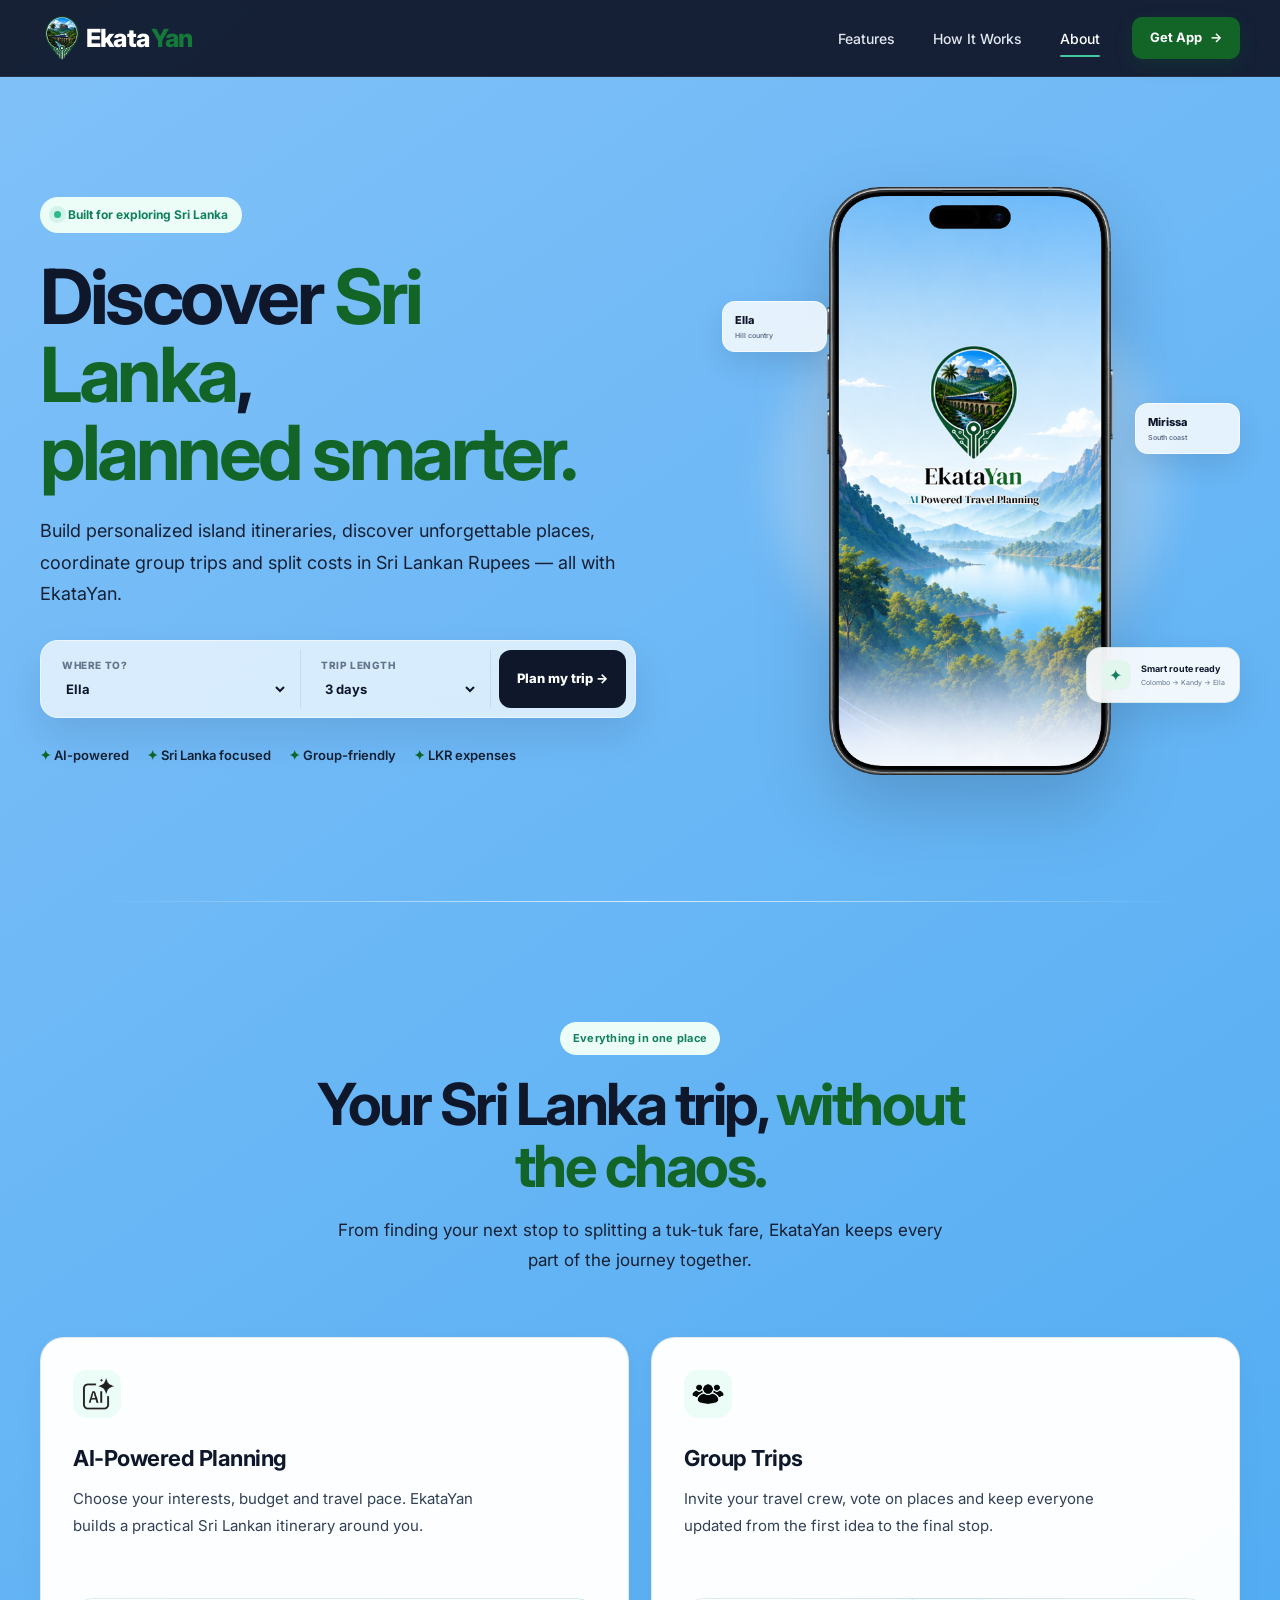
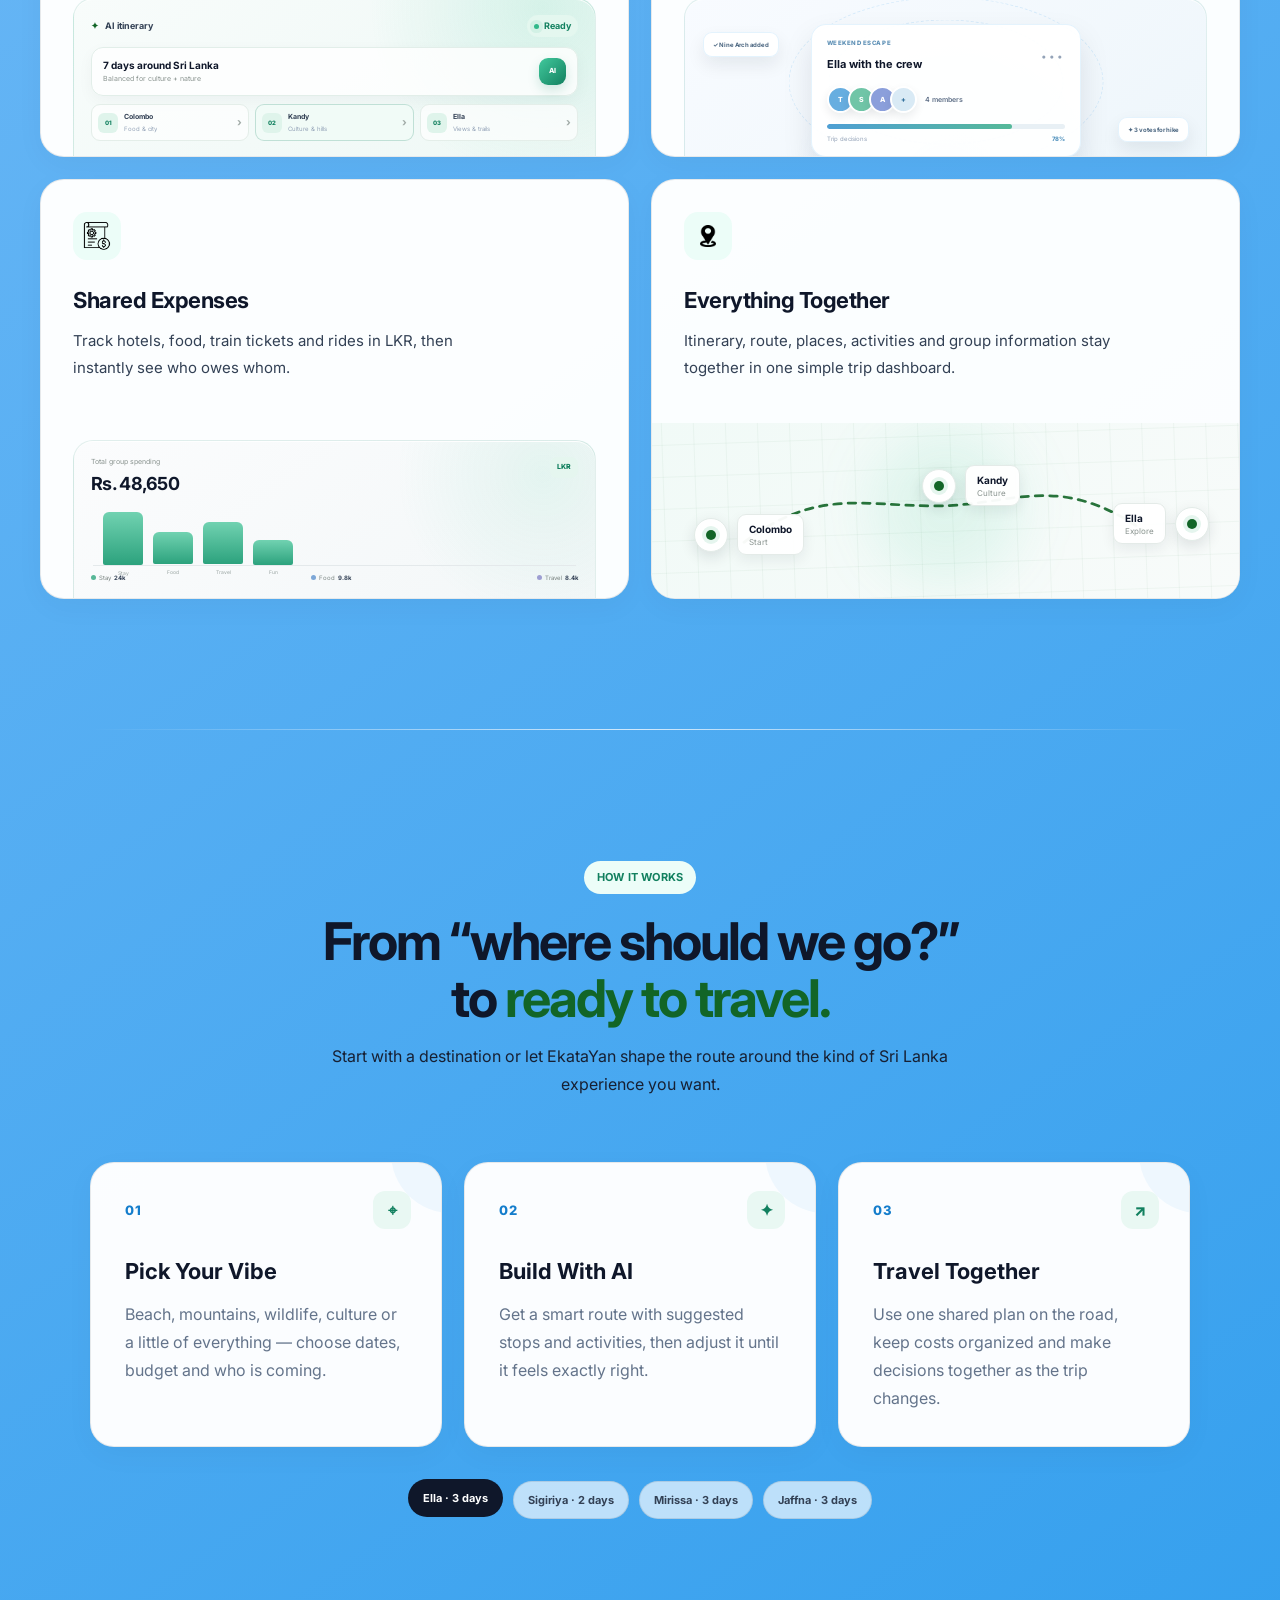
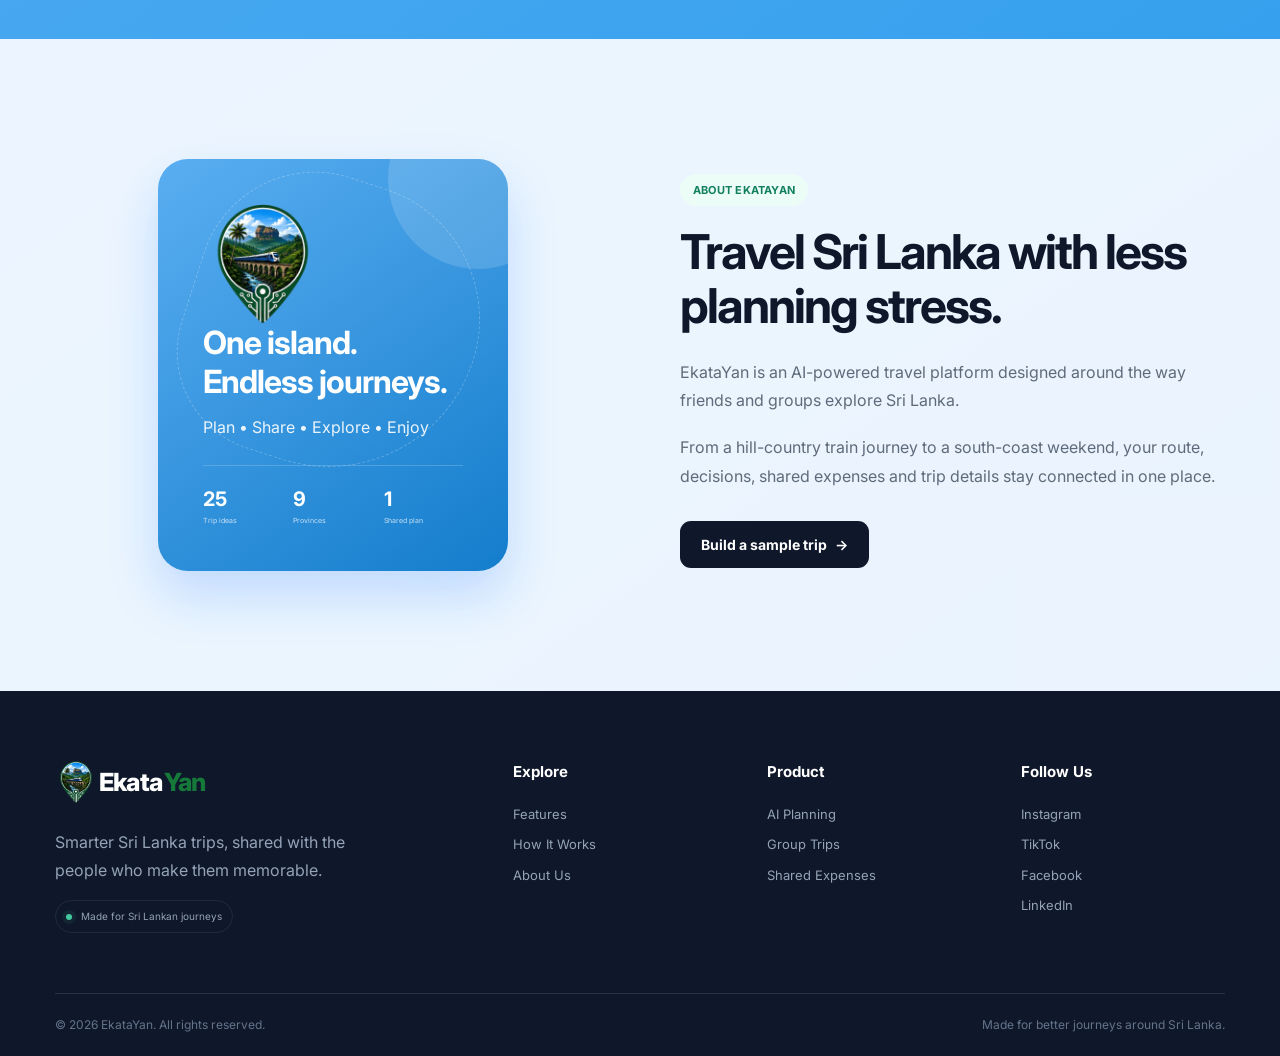
==== commit 8e5674b9: "rewamp" ====
--- a/index.html
+++ b/index.html
@@ -3,298 +3,279 @@
 <head>
     <meta charset="UTF-8">
     <meta name="viewport" content="width=device-width, initial-scale=1.0">
-
-    <meta name="description" content="EkataYan is an AI-powered travel platform for smarter trip planning, group travel and shared expenses.">
+    <meta name="description" content="EkataYan is an AI-powered Sri Lankan travel platform for smarter trip planning, group travel and shared expenses.">
     <meta name="theme-color" content="#0f172a">
-
-    <title>EkataYan | Travel Smarter</title>
+    <title>EkataYan | Explore Sri Lanka smarter</title>
 
     <link rel="icon" type="image/png" href="pics/logo3.png">
     <link rel="preconnect" href="https://fonts.googleapis.com">
     <link rel="preconnect" href="https://fonts.gstatic.com" crossorigin>
     <link href="https://fonts.googleapis.com/css2?family=Inter:wght@400;500;600;700;800&display=swap" rel="stylesheet">
-    <link rel="stylesheet" href="style.css">
+    <link rel="stylesheet" href="style_dynamic.css">
 </head>
-
 <body>
+    <div class="page-progress" aria-hidden="true"><span id="pageProgress"></span></div>
 
     <!-- NAVIGATION -->
-    <header class="navbar">
+    <header class="navbar" id="top">
         <div class="nav-container">
-            <a href="#" class="logo" aria-label="EkataYan home">
+            <a href="#top" class="logo" aria-label="EkataYan home">
                 <img src="pics/logo3.png" alt="" width="44" height="44">
                 Ekata<span>Yan</span>
             </a>
 
-            <nav class="nav-links" aria-label="Main navigation">
+            <button class="menu-toggle" id="menuToggle" aria-label="Open navigation" aria-expanded="false" aria-controls="mainNav">
+                <span></span><span></span><span></span>
+            </button>
+
+            <nav class="nav-links" id="mainNav" aria-label="Main navigation">
                 <a href="#features">Features</a>
                 <a href="#how-it-works">How It Works</a>
                 <a href="#about">About</a>
             </nav>
 
-            <a href="#features" class="getapp-btn">Get App <span aria-hidden="true">→</span></a>
+            <button class="getapp-btn" id="getAppBtn" type="button">Get App <span aria-hidden="true">→</span></button>
         </div>
     </header>
 
     <main>
-
         <!-- HERO -->
-        <section class="hero">
+        <section class="hero reveal-section">
             <div class="hero-content">
                 <div class="hero-badge">
-                    <span aria-hidden="true">✦</span>
-                    AI-powered travel planning
+                    <span class="live-dot" aria-hidden="true"></span>
+                    Built for exploring Sri Lanka
                 </div>
 
                 <h1>
-                    Your next adventure,
+                    Discover <span id="rotatingPlace">Sri Lanka</span>,<br>
                     <span>planned smarter.</span>
                 </h1>
 
                 <p>
-                    Plan trips, discover amazing places, manage group travel
-                    and track expenses — all in one place with EkataYan.
+                    Build personalized island itineraries, discover unforgettable places,
+                    coordinate group trips and split costs in Sri Lankan Rupees — all with EkataYan.
                 </p>
 
-                <div class="hero-buttons">
-                    <a href="#features" class="primary-btn">Explore Features <span aria-hidden="true">→</span></a>
-                    <a href="#how-it-works" class="secondary-btn">See how it works</a>
-                </div>
+                <form class="trip-finder" id="tripFinder">
+                    <div class="finder-field">
+                        <label for="destination">Where to?</label>
+                        <select id="destination" name="destination">
+                            <option value="Ella">Ella</option>
+                            <option value="Kandy">Kandy</option>
+                            <option value="Sigiriya">Sigiriya</option>
+                            <option value="Mirissa">Mirissa</option>
+                            <option value="Nuwara Eliya">Nuwara Eliya</option>
+                            <option value="Arugam Bay">Arugam Bay</option>
+                            <option value="Jaffna">Jaffna</option>
+                        </select>
+                    </div>
+                    <div class="finder-field">
+                        <label for="tripDays">Trip length</label>
+                        <select id="tripDays" name="tripDays">
+                            <option value="2">2 days</option>
+                            <option value="3" selected>3 days</option>
+                            <option value="5">5 days</option>
+                            <option value="7">7 days</option>
+                        </select>
+                    </div>
+                    <button class="finder-btn" type="submit">Plan my trip <span>→</span></button>
+                </form>
 
                 <div class="hero-trust" aria-label="EkataYan benefits">
                     <span>✦ AI-powered</span>
+                    <span>✦ Sri Lanka focused</span>
                     <span>✦ Group-friendly</span>
-                    <span>✦ All-in-one</span>
+                    <span>✦ LKR expenses</span>
                 </div>
             </div>
 
             <div class="hero-visual">
                 <div class="visual-glow" aria-hidden="true"></div>
+                <div class="hero-island-tag tag-one">Ella <small>Hill country</small></div>
+                <div class="hero-island-tag tag-two">Mirissa <small>South coast</small></div>
                 <img src="pics/iPhone 17.png" alt="EkataYan mobile app preview" width="430">
+                <div class="trip-pulse-card">
+                    <span class="trip-pulse-icon">✦</span>
+                    <div><strong>Smart route ready</strong><small>Colombo → Kandy → Ella</small></div>
+                </div>
             </div>
         </section>
 
         <div class="section-divider" aria-hidden="true"></div>
 
         <!-- FEATURES -->
-        <section class="features-section" id="features">
+        <section class="features-section reveal-section" id="features">
             <div class="section-heading">
                 <div class="section-badge">Everything in one place</div>
-                <h2>Travel planning, <span>made effortless.</span></h2>
+                <h2>Your Sri Lanka trip, <span>without the chaos.</span></h2>
                 <p>
-                    From creating your itinerary to splitting expenses,
-                    EkataYan brings everything you need for your trip together.
+                    From finding your next stop to splitting a tuk-tuk fare,
+                    EkataYan keeps every part of the journey together.
                 </p>
             </div>
 
             <div class="features-grid">
-
-                <article class="feature-card">
-                    <div class="feature-icon">
-                        <img src="pics/ai.png" alt="" width="35" height="35">
-                    </div>
+                <article class="feature-card interactive-card" tabindex="0">
+                    <div class="feature-icon"><img src="pics/ai.png" alt="" width="35" height="35"></div>
                     <h3>AI-Powered Planning</h3>
-                    <p>
-                        Tell EkataYan where you want to go and let AI
-                        create a personalized itinerary for your trip.
-                    </p>
+                    <p>Choose your interests, budget and travel pace. EkataYan builds a practical Sri Lankan itinerary around you.</p>
 
                     <div class="feature-preview ai-preview" aria-hidden="true">
-                        <div class="ai-message">
-                            <span>✦</span>
-                            Creating your perfect itinerary...
+                        <div class="ai-topbar"><span class="preview-label"><span class="sparkle">✦</span> AI itinerary</span><span class="ai-status"><i></i> Ready</span></div>
+                        <div class="ai-trip-head"><div><strong>7 days around Sri Lanka</strong><small>Balanced for culture + nature</small></div><span class="ai-avatar">AI</span></div>
+                        <div class="ai-itinerary">
+                            <div class="ai-day"><span class="day-dot">01</span><div><strong>Colombo</strong><small>Food &amp; city</small></div><b>›</b></div>
+                            <div class="ai-day active"><span class="day-dot">02</span><div><strong>Kandy</strong><small>Culture &amp; hills</small></div><b>›</b></div>
+                            <div class="ai-day"><span class="day-dot">03</span><div><strong>Ella</strong><small>Views &amp; trails</small></div><b>›</b></div>
                         </div>
-                        <div class="ai-line"></div>
-                        <div class="ai-line short"></div>
-                        <div class="ai-line"></div>
-                    </div>
-                </article>
-
-                <article class="feature-card">
-                    <div class="feature-icon">
-                        <img src="pics/group.png" alt="" width="40" height="40">
-                    </div>
+                    </div>
+                </article>
+
+                <article class="feature-card interactive-card" tabindex="0">
+                    <div class="feature-icon"><img src="pics/group.png" alt="" width="40" height="40"></div>
                     <h3>Group Trips</h3>
-                    <p>
-                        Invite your friends, plan together and keep
-                        everyone connected throughout the journey.
-                    </p>
-
-                    <div class="people-preview" aria-hidden="true">
-                        <div class="person">T</div>
-                        <div class="person">S</div>
-                        <div class="person">A</div>
-                        <div class="person">+</div>
-                    </div>
-                </article>
-
-                <article class="feature-card">
-                    <div class="feature-icon">
-                        <img src="pics/expense.png" alt="" width="30" height="30">
-                    </div>
+                    <p>Invite your travel crew, vote on places and keep everyone updated from the first idea to the final stop.</p>
+
+                    <div class="feature-preview group-preview" aria-hidden="true">
+                        <div class="group-orbit orbit-one"></div><div class="group-orbit orbit-two"></div>
+                        <div class="group-trip-card">
+                            <div class="group-card-head"><div><span>WEEKEND ESCAPE</span><strong>Ella with the crew</strong></div><div class="group-more">•••</div></div>
+                            <div class="group-members"><div class="group-person p1">T</div><div class="group-person p2">S</div><div class="group-person p3">A</div><div class="group-person p4">+</div><span>4 members</span></div>
+                            <div class="group-progress"><div><span></span></div><small>Trip decisions <b>78%</b></small></div>
+                        </div>
+                        <div class="group-bubble bubble-one">✓ Nine Arch added</div><div class="group-bubble bubble-two">✦ 3 votes for hike</div>
+                    </div>
+                </article>
+
+                <article class="feature-card interactive-card" tabindex="0">
+                    <div class="feature-icon"><img src="pics/expense.png" alt="" width="30" height="30"></div>
                     <h3>Shared Expenses</h3>
-                    <p>
-                        Keep track of group expenses and see who paid
-                        for what without the confusion.
-                    </p>
-
-                    <div class="expense-preview" aria-hidden="true">
-                        <div class="expense-row"><span>Hotel</span><strong>$120</strong></div>
-                        <div class="expense-row"><span>Food</span><strong>$45</strong></div>
-                        <div class="expense-row"><span>Transport</span><strong>$30</strong></div>
-                    </div>
-                </article>
-
-                <article class="feature-card">
-                    <div class="feature-icon">
-                        <img src="pics/map.png" alt="" width="22" height="22">
-                    </div>
+                    <p>Track hotels, food, train tickets and rides in LKR, then instantly see who owes whom.</p>
+
+                    <div class="feature-preview expense-preview" aria-hidden="true">
+                        <div class="expense-summary"><div><span>Total group spending</span><strong>Rs. 48,650</strong></div><div class="expense-trend">LKR</div></div>
+                        <div class="expense-chart"><div class="bar bar-one"><span>Stay</span></div><div class="bar bar-two"><span>Food</span></div><div class="bar bar-three"><span>Travel</span></div><div class="bar bar-four"><span>Fun</span></div></div>
+                        <div class="expense-bottom"><div><i class="expense-dot hotel"></i>Stay <b>24k</b></div><div><i class="expense-dot food"></i>Food <b>9.8k</b></div><div><i class="expense-dot travel"></i>Travel <b>8.4k</b></div></div>
+                    </div>
+                </article>
+
+                <article class="feature-card interactive-card" tabindex="0">
+                    <div class="feature-icon"><img src="pics/map.png" alt="" width="22" height="22"></div>
                     <h3>Everything Together</h3>
-                    <p>
-                        Your itinerary, destinations, activities and
-                        important trip information — all in one place.
-                    </p>
+                    <p>Itinerary, route, places, activities and group information stay together in one simple trip dashboard.</p>
 
                     <div class="map-preview" aria-hidden="true">
-                        <div class="map-grid"></div>
-
-                        <svg class="travel-route" viewBox="0 0 520 160" preserveAspectRatio="none">
-                            <path d="M 65 115 C 135 55, 180 75, 250 75 C 325 75, 370 35, 455 105"></path>
-                        </svg>
-
-                        <div class="destination destination-colombo">
-                            <div class="pin"><span></span></div>
-                            <div class="destination-label">
-                                <strong>Colombo</strong>
-                                <small>Start</small>
-                            </div>
-                        </div>
-
-                        <div class="destination destination-kandy">
-                            <div class="pin"><span></span></div>
-                            <div class="destination-label">
-                                <strong>Kandy</strong>
-                                <small>Explore</small>
-                            </div>
-                        </div>
-
-                        <div class="destination destination-ella">
-                            <div class="pin"><span></span></div>
-                            <div class="destination-label">
-                                <strong>Ella</strong>
-                                <small>Destination</small>
-                            </div>
-                        </div>
-                    </div>
-                </article>
-
+                        <div class="map-glow"></div><div class="map-grid"></div>
+                        <svg class="travel-route" viewBox="0 0 520 160" preserveAspectRatio="none"><path d="M 65 115 C 135 55, 180 75, 250 75 C 325 75, 370 35, 455 105"></path></svg>
+                        <div class="destination destination-colombo"><div class="pin"><span></span></div><div class="destination-label"><strong>Colombo</strong><small>Start</small></div></div>
+                        <div class="destination destination-kandy"><div class="pin"><span></span></div><div class="destination-label"><strong>Kandy</strong><small>Culture</small></div></div>
+                        <div class="destination destination-ella"><div class="pin"><span></span></div><div class="destination-label"><strong>Ella</strong><small>Explore</small></div></div>
+                    </div>
+                </article>
             </div>
         </section>
 
         <div class="section-divider" aria-hidden="true"></div>
 
         <!-- HOW IT WORKS -->
-        <section class="how-it-works" id="how-it-works">
+        <section class="how-it-works reveal-section" id="how-it-works">
             <div class="section-header">
                 <p class="section-label">HOW IT WORKS</p>
-                <h2>Travel planning made <span>simple.</span></h2>
-                <p>From your first idea to the final destination, EkataYan keeps everything together.</p>
+                <h2>From “where should we go?” to <span>ready to travel.</span></h2>
+                <p>Start with a destination or let EkataYan shape the route around the kind of Sri Lanka experience you want.</p>
             </div>
 
             <div class="steps">
                 <article class="step">
                     <div class="step-number">01</div>
-                    <h3>Create Your Trip</h3>
-                    <p>Choose your destination, dates and travel preferences, then invite your friends to join.</p>
-                </article>
-
+                    <div class="step-mini-icon">⌖</div>
+                    <h3>Pick Your Vibe</h3>
+                    <p>Beach, mountains, wildlife, culture or a little of everything — choose dates, budget and who is coming.</p>
+                </article>
                 <article class="step">
                     <div class="step-number">02</div>
-                    <h3>Plan With AI</h3>
-                    <p>Let EkataYan create a personalized itinerary based on your group's interests and budget.</p>
-                </article>
-
+                    <div class="step-mini-icon">✦</div>
+                    <h3>Build With AI</h3>
+                    <p>Get a smart route with suggested stops and activities, then adjust it until it feels exactly right.</p>
+                </article>
                 <article class="step">
                     <div class="step-number">03</div>
+                    <div class="step-mini-icon">↗</div>
                     <h3>Travel Together</h3>
-                    <p>Manage your itinerary, expenses and activities together while enjoying your journey.</p>
-                </article>
+                    <p>Use one shared plan on the road, keep costs organized and make decisions together as the trip changes.</p>
+                </article>
+            </div>
+
+            <div class="journey-strip" aria-label="Popular Sri Lanka travel ideas">
+                <button class="journey-chip active" data-place="Ella" data-days="3">Ella · 3 days</button>
+                <button class="journey-chip" data-place="Sigiriya" data-days="2">Sigiriya · 2 days</button>
+                <button class="journey-chip" data-place="Mirissa" data-days="3">Mirissa · 3 days</button>
+                <button class="journey-chip" data-place="Jaffna" data-days="3">Jaffna · 3 days</button>
             </div>
         </section>
 
         <!-- ABOUT -->
-        <section class="about" id="about">
+        <section class="about reveal-section" id="about">
             <div class="about-container">
                 <div class="about-image">
                     <div class="about-card">
                         <span><img src="pics/logo3.png" alt="" width="120"></span>
-                        <h3>One trip.<br>Everything together.</h3>
+                        <div class="about-island-orbit" aria-hidden="true"></div>
+                        <h3>One island.<br>Endless journeys.</h3>
                         <p>Plan • Share • Explore • Enjoy</p>
+                        <div class="about-stat-row">
+                            <div><strong class="counter" data-target="25">0</strong><small>Trip ideas</small></div>
+                            <div><strong class="counter" data-target="9">0</strong><small>Provinces</small></div>
+                            <div><strong>1</strong><small>Shared plan</small></div>
+                        </div>
                     </div>
                 </div>
 
                 <div class="about-content">
                     <p class="section-label">ABOUT EKATAYAN</p>
-                    <h2>Making group travel easier, together.</h2>
-
-                    <p>
-                        EkataYan is an AI-powered travel platform designed to make
-                        planning and managing group trips simple and enjoyable.
-                    </p>
-
-                    <p>
-                        From creating personalized itineraries to managing shared
-                        expenses, EkataYan brings everything travelers need into one place.
-                    </p>
-
-                    <a href="#features" class="about-btn">Discover EkataYan <span aria-hidden="true">→</span></a>
-                </div>
-            </div>
-        </section>
-
+                    <h2>Travel Sri Lanka with less planning stress.</h2>
+                    <p>EkataYan is an AI-powered travel platform designed around the way friends and groups explore Sri Lanka.</p>
+                    <p>From a hill-country train journey to a south-coast weekend, your route, decisions, shared expenses and trip details stay connected in one place.</p>
+                    <button class="about-btn" id="discoverBtn" type="button">Build a sample trip <span aria-hidden="true">→</span></button>
+                </div>
+            </div>
+        </section>
     </main>
 
     <!-- FOOTER -->
     <footer class="footer">
         <div class="footer-container">
             <div class="footer-brand">
-                <a href="#" class="footer-logo" aria-label="EkataYan home">
-                    <img src="pics/logo3.png" alt="" width="42" height="42">
-                    Ekata<span>Yan</span>
-                </a>
-                <p>Plan smarter, travel together, and make every journey memorable.</p>
-            </div>
-
-            <div class="footer-column">
-                <h3>Explore</h3>
-                <a href="#features">Features</a>
-                <a href="#how-it-works">How It Works</a>
-                <a href="#about">About Us</a>
-            </div>
-
-            <div class="footer-column">
-                <h3>Product</h3>
-                <a href="#features">AI Planning</a>
-                <a href="#features">Group Trips</a>
-                <a href="#features">Shared Expenses</a>
-            </div>
-
-            <div class="footer-column">
-                <h3>Follow Us</h3>
-                <div class="social-links">
-                    <a href="#" aria-label="Facebook">Facebook</a>
-                    <a href="#" aria-label="Instagram">Instagram</a>
-                    <a href="#" aria-label="TikTok">TikTok</a>
-                    <a href="#" aria-label="LinkedIn">LinkedIn</a>
-                </div>
-            </div>
+                <a href="#top" class="footer-logo" aria-label="EkataYan home"><img src="pics/logo3.png" alt="" width="42" height="42">Ekata<span>Yan</span></a>
+                <p>Smarter Sri Lanka trips, shared with the people who make them memorable.</p>
+                <div class="footer-status"><span></span> Made for Sri Lankan journeys</div>
+            </div>
+            <div class="footer-column"><h3>Explore</h3><a href="#features">Features</a><a href="#how-it-works">How It Works</a><a href="#about">About Us</a></div>
+            <div class="footer-column"><h3>Product</h3><a href="#features">AI Planning</a><a href="#features">Group Trips</a><a href="#features">Shared Expenses</a></div>
+            <div class="footer-column"><h3>Follow Us</h3><div class="social-links"><a href="#">Instagram</a><a href="#">TikTok</a><a href="#">Facebook</a><a href="#">LinkedIn</a></div></div>
         </div>
-
-        <div class="footer-bottom">
-            <p>© 2026 EkataYan. All rights reserved.</p>
-            <p>Made with <span aria-label="love">♥</span> for better journeys.</p>
+        <div class="footer-bottom"><p>© <span id="year">2026</span> EkataYan. All rights reserved.</p><p>Made for better journeys around Sri Lanka.</p></div>
+    </footer>
+
+    <!-- INTERACTIVE TRIP MODAL -->
+    <div class="modal-backdrop" id="tripModal" hidden>
+        <div class="trip-modal" role="dialog" aria-modal="true" aria-labelledby="modalTitle">
+            <button class="modal-close" id="modalClose" aria-label="Close">×</button>
+            <div class="modal-kicker">EKATAYAN SMART PLAN</div>
+            <h2 id="modalTitle">Your sample trip is ready</h2>
+            <p id="modalSummary">A simple itinerary based on your selection.</p>
+            <div class="modal-route" id="modalRoute"></div>
+            <div class="modal-meta">
+                <span><small>Estimated group budget</small><strong id="modalBudget">Rs. 35,000+</strong></span>
+                <span><small>Best for</small><strong id="modalStyle">Friends & groups</strong></span>
+            </div>
+            <button class="modal-primary" id="modalAction" type="button">Looks good <span>✓</span></button>
         </div>
-    </footer>
-
+    </div>
+
+    <div class="toast" id="toast" role="status" aria-live="polite">EkataYan app experience coming soon.</div>
+
+    <script src="EkataYan-JavaScript.js"></script>
 </body>
 </html>
--- a/style_dynamic.css
+++ b/style_dynamic.css
@@ -0,0 +1,1077 @@
+/* =========================================================
+   EKATAYAN — PROFESSIONAL LANDING PAGE
+   ========================================================= */
+
+:root {
+    --ink: #0f172a;
+    --ink-soft: #334155;
+    --muted: #64748b;
+    --white: #ffffff;
+
+    --blue-50: #eff8ff;
+    --blue-100: #dbeafe;
+    --blue-500: #2398eb;
+    --blue-600: #147dcc;
+
+    --green-50: #ecfdf8;
+    --green-100: #d7f4e9;
+    --green-600: #12805f;
+    --green-700: #126527;
+
+    --border: rgba(15, 23, 42, 0.09);
+    --shadow-sm: 0 8px 25px rgba(15, 23, 42, 0.06);
+    --shadow-md: 0 18px 45px rgba(15, 23, 42, 0.09);
+    --radius-lg: 24px;
+    --radius-md: 16px;
+
+    --container: 1200px;
+}
+
+/* RESET */
+
+*,
+*::before,
+*::after {
+    box-sizing: border-box;
+}
+
+html {
+    scroll-behavior: smooth;
+    scroll-padding-top: 90px;
+}
+
+body {
+    margin: 0;
+    font-family: "Inter", sans-serif;
+    color: var(--ink);
+    background: linear-gradient(145deg, #81c1f9 0%, #2398eb 100%);
+    line-height: 1.5;
+    overflow-x: hidden;
+}
+
+img {
+    display: block;
+    max-width: 100%;
+}
+
+a {
+    color: inherit;
+}
+
+::selection {
+    background: rgba(18, 128, 95, 0.2);
+}
+
+:focus-visible {
+    outline: 3px solid rgba(20, 125, 204, 0.45);
+    outline-offset: 4px;
+}
+
+/* SHARED */
+
+.section-divider {
+    width: min(90%, 1100px);
+    height: 1px;
+    margin: 0 auto;
+    background: linear-gradient(90deg, transparent, rgba(255,255,255,.75), transparent);
+}
+
+/* NAVBAR */
+
+.navbar {
+    position: sticky;
+    top: 0;
+    z-index: 100;
+    width: 100%;
+    background: rgba(15, 23, 42, 0.94);
+    border-bottom: 1px solid rgba(255,255,255,.08);
+    backdrop-filter: blur(16px);
+    -webkit-backdrop-filter: blur(16px);
+}
+
+.nav-container {
+    width: min(var(--container), calc(100% - 48px));
+    min-height: 76px;
+    margin: 0 auto;
+    display: flex;
+    align-items: center;
+    justify-content: space-between;
+    gap: 32px;
+}
+
+.logo,
+.footer-logo {
+    display: inline-flex;
+    align-items: center;
+    gap: 2px;
+    text-decoration: none;
+    font-size: 25px;
+    font-weight: 800;
+    letter-spacing: -0.8px;
+    line-height: 1;
+    white-space: nowrap;
+}
+
+.logo {
+    color: var(--white);
+}
+
+.logo span,
+.footer-logo span {
+    color: #15793a;
+}
+
+.logo img {
+    width: 44px;
+    height: 44px;
+    object-fit: contain;
+}
+
+.nav-links {
+    display: flex;
+    align-items: center;
+    justify-content: center;
+    gap: 38px;
+    margin-left: auto;
+}
+
+.nav-links a {
+    position: relative;
+    padding: 8px 0;
+    color: #e2e8f0;
+    text-decoration: none;
+    font-size: 14px;
+    font-weight: 500;
+    transition: color .2s ease;
+}
+
+.nav-links a::after {
+    content: "";
+    position: absolute;
+    left: 0;
+    bottom: 0;
+    width: 100%;
+    height: 2px;
+    border-radius: 999px;
+    background: #42c99d;
+    transform: scaleX(0);
+    transform-origin: center;
+    transition: transform .2s ease;
+}
+
+.nav-links a:hover {
+    color: #ffffff;
+}
+
+.nav-links a:hover::after {
+    transform: scaleX(1);
+}
+
+.getapp-btn,
+.primary-btn,
+.secondary-btn,
+.about-btn {
+    display: inline-flex;
+    align-items: center;
+    justify-content: center;
+    gap: 8px;
+    text-decoration: none;
+    font-weight: 700;
+    transition: transform .2s ease, box-shadow .2s ease, background .2s ease;
+}
+
+.getapp-btn {
+    padding: 11px 18px;
+    border-radius: 10px;
+    color: #ffffff;
+    background: var(--green-700);
+    font-size: 13px;
+    box-shadow: 0 6px 18px rgba(18, 101, 39, .22);
+}
+
+.getapp-btn:hover,
+.primary-btn:hover,
+.about-btn:hover {
+    transform: translateY(-2px);
+}
+
+.getapp-btn:hover {
+    background: #15793a;
+}
+
+/* HERO */
+
+.hero {
+    width: min(var(--container), calc(100% - 48px));
+    min-height: calc(100vh - 76px);
+    margin: 0 auto;
+    padding: 76px 0 92px;
+    display: grid;
+    grid-template-columns: minmax(0, 1.05fr) minmax(360px, .95fr);
+    align-items: center;
+    gap: 64px;
+}
+
+.hero-content {
+    max-width: 650px;
+}
+
+.hero-badge,
+.section-badge,
+.section-label {
+    display: inline-flex;
+    align-items: center;
+    width: fit-content;
+    border-radius: 999px;
+    background: var(--green-50);
+    color: var(--green-600);
+    font-weight: 700;
+}
+
+.hero-badge {
+    gap: 7px;
+    padding: 9px 14px;
+    margin-bottom: 24px;
+    font-size: 12px;
+}
+
+.hero h1 {
+    max-width: 700px;
+    margin: 0 0 24px;
+    font-size: clamp(46px, 6vw, 76px);
+    line-height: 1.03;
+    letter-spacing: -3.5px;
+}
+
+.hero h1 span,
+.section-heading h2 span,
+.section-header h2 span {
+    display: inline;
+    color: var(--green-700);
+}
+
+.hero p {
+    max-width: 580px;
+    margin: 0 0 30px;
+    color: #172033;
+    font-size: 18px;
+    line-height: 1.75;
+}
+
+.hero-buttons {
+    display: flex;
+    flex-wrap: wrap;
+    gap: 12px;
+}
+
+.primary-btn,
+.secondary-btn {
+    min-height: 48px;
+    padding: 13px 20px;
+    border-radius: 11px;
+    font-size: 14px;
+}
+
+.primary-btn {
+    color: #ffffff;
+    background: var(--ink);
+    box-shadow: 0 10px 25px rgba(15, 23, 42, .15);
+}
+
+.secondary-btn {
+    color: var(--ink);
+    background: rgba(255,255,255,.55);
+    border: 1px solid rgba(15,23,42,.14);
+}
+
+.secondary-btn:hover {
+    background: rgba(255,255,255,.9);
+    transform: translateY(-2px);
+}
+
+.hero-trust {
+    display: flex;
+    flex-wrap: wrap;
+    gap: 18px;
+    margin-top: 28px;
+    color: #142033;
+    font-size: 13px;
+    font-weight: 600;
+}
+
+.hero-trust span::first-letter {
+    color: var(--green-700);
+}
+
+/* APP VISUAL */
+
+.hero-visual {
+    position: relative;
+    min-height: 560px;
+    display: flex;
+    align-items: center;
+    justify-content: center;
+}
+
+.visual-glow {
+    position: absolute;
+    width: 390px;
+    height: 390px;
+    border-radius: 50%;
+    background: rgba(255,255,255,.28);
+    filter: blur(22px);
+}
+
+.hero-visual img {
+    position: relative;
+    z-index: 1;
+    width: min(430px, 100%);
+    max-height: 600px;
+    object-fit: contain;
+    filter: drop-shadow(0 30px 35px rgba(15,23,42,.2));
+    animation: float 5s ease-in-out infinite;
+}
+
+@keyframes float {
+    0%, 100% { transform: translateY(0); }
+    50% { transform: translateY(-9px); }
+}
+
+/* FEATURES */
+
+.features-section {
+    width: min(var(--container), calc(100% - 48px));
+    margin: 0 auto;
+    padding: 120px 0 130px;
+}
+
+.section-heading {
+    max-width: 700px;
+    margin: 0 auto 62px;
+    text-align: center;
+}
+
+.section-badge,
+.section-label {
+    padding: 8px 13px;
+    font-size: 11px;
+    letter-spacing: .02em;
+}
+
+.section-heading h2 {
+    margin: 18px 0 18px;
+    font-size: clamp(38px, 5vw, 58px);
+    line-height: 1.08;
+    letter-spacing: -2.5px;
+}
+
+.section-heading p {
+    max-width: 620px;
+    margin: 0 auto;
+    color: #172033;
+    font-size: 17px;
+    line-height: 1.75;
+}
+
+.features-grid {
+    display: grid;
+    grid-template-columns: repeat(2, minmax(0, 1fr));
+    gap: 22px;
+}
+
+.feature-card {
+    position: relative;
+    min-height: 420px;
+    padding: 32px;
+    overflow: hidden;
+    background: rgba(255,255,255,.98);
+    border: 1px solid var(--border);
+    border-radius: var(--radius-lg);
+    box-shadow: 0 8px 30px rgba(15,23,42,.035);
+    transition: transform .3s ease, box-shadow .3s ease, border-color .3s ease;
+}
+
+.feature-card:hover {
+    transform: translateY(-7px);
+    border-color: rgba(18,128,95,.2);
+    box-shadow: var(--shadow-md);
+}
+
+.feature-icon {
+    width: 48px;
+    height: 48px;
+    display: grid;
+    place-items: center;
+    margin-bottom: 24px;
+    border-radius: 14px;
+    background: var(--green-50);
+}
+
+.feature-icon img {
+    object-fit: contain;
+}
+
+.feature-card h3 {
+    margin: 0 0 11px;
+    font-size: 22px;
+    letter-spacing: -.5px;
+}
+
+.feature-card > p {
+    max-width: 440px;
+    margin: 0;
+    color: var(--ink-soft);
+    font-size: 15px;
+    line-height: 1.75;
+}
+
+/* FEATURE PREVIEWS */
+.feature-preview{position:absolute;left:32px;right:32px;bottom:-10px;height:168px;overflow:hidden;border:1px solid rgba(18,128,95,.10);border-radius:20px 20px 0 0;background:linear-gradient(145deg,#f8fcfb,#eef8f5);box-shadow:inset 0 1px 0 rgba(255,255,255,.9)}
+.ai-preview{padding:16px 17px;background:radial-gradient(circle at 90% 5%,rgba(66,201,157,.16),transparent 35%),linear-gradient(145deg,#f8fcfb,#eef8f5)}
+.ai-topbar,.ai-trip-head,.ai-day{display:flex;align-items:center}.ai-topbar{justify-content:space-between;margin-bottom:10px;font-size:9px;font-weight:700}.preview-label{color:#334155}.sparkle{margin-right:4px;color:var(--green-700);animation:sparklePulse 2s ease-in-out infinite}.ai-status{display:inline-flex;align-items:center;gap:5px;padding:4px 7px;border-radius:999px;color:#12805f;background:#e4f7ef}.ai-status i{width:5px;height:5px;border-radius:50%;background:#31b98a;box-shadow:0 0 0 4px rgba(49,185,138,.10);animation:statusPulse 1.7s ease-in-out infinite}.ai-trip-head{justify-content:space-between;padding:10px 11px;border:1px solid #e2eee9;border-radius:12px;background:rgba(255,255,255,.82);box-shadow:0 5px 16px rgba(15,23,42,.04)}.ai-trip-head strong{display:block;color:var(--ink);font-size:10px;line-height:1.2}.ai-trip-head small{display:block;margin-top:3px;color:#8a9490;font-size:7px}.ai-avatar{display:grid;place-items:center;width:27px;height:27px;border-radius:9px;color:#fff;background:linear-gradient(135deg,#42c99d,#12805f);font-size:7px;font-weight:800;box-shadow:0 5px 12px rgba(18,128,95,.18)}.ai-itinerary{display:grid;grid-template-columns:repeat(3,1fr);gap:6px;margin-top:8px}.ai-day{min-width:0;gap:6px;padding:7px 6px;border:1px solid #e4eee9;border-radius:9px;background:rgba(255,255,255,.7);animation:cardFloat 4s ease-in-out infinite}.ai-day:nth-child(2){animation-delay:.45s}.ai-day:nth-child(3){animation-delay:.9s}.ai-day.active{border-color:rgba(18,128,95,.22);background:#f1fbf7}.day-dot{flex:0 0 auto;display:grid;place-items:center;width:20px;height:20px;border-radius:6px;color:#12805f;background:#dff4eb;font-size:6px;font-weight:800}.ai-day div{min-width:0}.ai-day strong,.ai-day small{display:block;overflow:hidden;white-space:nowrap;text-overflow:ellipsis}.ai-day strong{color:#334155;font-size:7px}.ai-day small{margin-top:2px;color:#94a3b8;font-size:6px}.ai-day b{margin-left:auto;color:#a0aaa6;font-size:11px}
+.group-preview{background:radial-gradient(circle at 50% 110%,rgba(35,152,235,.12),transparent 48%),linear-gradient(145deg,#f8fbff,#eef6fb)}.group-trip-card{position:absolute;z-index:3;left:50%;top:25px;width:min(270px,78%);padding:13px 15px;transform:translateX(-50%);border:1px solid rgba(35,152,235,.12);border-radius:15px;background:rgba(255,255,255,.94);box-shadow:0 14px 30px rgba(15,23,42,.10);animation:groupFloat 5s ease-in-out infinite}.group-card-head,.group-members,.group-progress small{display:flex;align-items:center}.group-card-head{justify-content:space-between}.group-card-head span{display:block;margin-bottom:3px;color:#5f91b6;font-size:6px;font-weight:800;letter-spacing:.09em}.group-card-head strong{color:var(--ink);font-size:11px}.group-more{color:#94a3b8;font-size:10px;letter-spacing:2px}.group-members{margin-top:12px}.group-person{display:grid;place-items:center;width:27px;height:27px;margin-left:-6px;border:2px solid #fff;border-radius:50%;color:#fff;background:#67aee0;font-size:7px;font-weight:800;box-shadow:0 4px 10px rgba(15,23,42,.08)}.group-person:first-child{margin-left:0}.group-person.p2{background:#70c5a7}.group-person.p3{background:#8b9fdb}.group-person.p4{background:#d9eaf5;color:#34729e}.group-members span{margin-left:8px;color:#64748b;font-size:7px;font-weight:600}.group-progress{margin-top:11px}.group-progress>div{height:5px;overflow:hidden;border-radius:999px;background:#e8f0f5}.group-progress>div span{display:block;width:78%;height:100%;border-radius:inherit;background:linear-gradient(90deg,#4e9fd4,#55b999);animation:progressGrow 2.2s ease-out both}.group-progress small{justify-content:space-between;margin-top:5px;color:#94a3b8;font-size:6px}.group-progress b{color:#4389b8}.group-bubble{position:absolute;z-index:4;padding:7px 9px;border:1px solid rgba(35,152,235,.12);border-radius:9px;color:#4b6680;background:rgba(255,255,255,.95);box-shadow:0 8px 18px rgba(15,23,42,.08);font-size:6px;font-weight:700;animation:bubbleFloat 4s ease-in-out infinite}.bubble-one{left:18px;top:33px}.bubble-two{right:17px;bottom:23px;animation-delay:.8s}.group-orbit{position:absolute;left:50%;top:50%;border:1px dashed rgba(35,152,235,.14);border-radius:50%;transform:translate(-50%,-50%)}.orbit-one{width:235px;height:125px}.orbit-two{width:315px;height:170px}
+.expense-preview{padding:16px 17px;background:radial-gradient(circle at 90% 20%,rgba(66,201,157,.10),transparent 30%),linear-gradient(145deg,#fbfcfd,#f3f7f8)}.expense-summary{display:flex;align-items:flex-start;justify-content:space-between}.expense-summary span{display:block;margin-bottom:2px;color:#8a9490;font-size:7px}.expense-summary strong{display:block;color:var(--ink);font-size:18px;letter-spacing:-.7px}.expense-trend{padding:5px 7px;border-radius:7px;color:#12805f;background:#e5f6ef;font-size:7px;font-weight:800}.expense-chart{display:flex;align-items:flex-end;gap:10px;height:60px;margin:9px 2px 7px;padding:0 10px;border-bottom:1px solid #e4e9eb}.bar{position:relative;flex:1;min-width:18px;max-width:40px;height:50%;border-radius:6px 6px 2px 2px;background:linear-gradient(180deg,#71d2b1,#2ca27d);animation:barRise .9s ease-out both;transform-origin:bottom}.bar-one{height:90%;animation-delay:.05s}.bar-two{height:55%;animation-delay:.15s}.bar-three{height:72%;animation-delay:.25s}.bar-four{height:42%;animation-delay:.35s}.bar span{position:absolute;bottom:-12px;left:50%;transform:translateX(-50%);color:#9aa5a2;font-size:5px;white-space:nowrap}.expense-bottom{display:flex;align-items:center;justify-content:space-between;gap:8px;color:#7b8582;font-size:6px}.expense-bottom div{display:flex;align-items:center;gap:3px}.expense-bottom b{color:#334155}.expense-dot{width:5px;height:5px;border-radius:50%;background:#57b797}.expense-dot.food{background:#7da7d7}.expense-dot.travel{background:#9d9ed2}
+@keyframes sparklePulse{0%,100%{opacity:.55;transform:scale(.9) rotate(0)}50%{opacity:1;transform:scale(1.15) rotate(10deg)}}@keyframes statusPulse{0%,100%{transform:scale(.8);opacity:.55}50%{transform:scale(1.15);opacity:1}}@keyframes cardFloat{0%,100%{transform:translateY(0)}50%{transform:translateY(-2px)}}@keyframes groupFloat{0%,100%{transform:translate(-50%,0)}50%{transform:translate(-50%,-4px)}}@keyframes bubbleFloat{0%,100%{transform:translateY(0)}50%{transform:translateY(-5px)}}@keyframes progressGrow{from{width:0}to{width:78%}}@keyframes barRise{from{transform:scaleY(0);opacity:.2}to{transform:scaleY(1);opacity:1}}
+
+/* MAP PREVIEW */
+
+.map-preview {
+    position: absolute;
+    left: 0;
+    right: 0;
+    bottom: 0;
+    height: 175px;
+    overflow: hidden;
+    background: linear-gradient(135deg, #f1faf7, #f8fbfa);
+}
+
+.map-glow {position:absolute;width:150px;height:150px;left:50%;top:48%;border-radius:50%;background:rgba(66,201,157,.12);filter:blur(28px);transform:translate(-50%,-50%);animation:mapGlow 4s ease-in-out infinite;}
+
+.map-grid {
+    position: absolute;
+    inset: -20px;
+    background-image:
+        linear-gradient(rgba(18,101,39,.045) 1px, transparent 1px),
+        linear-gradient(90deg, rgba(18,101,39,.045) 1px, transparent 1px);
+    background-size: 32px 32px;
+    transform: rotate(-2deg);
+}
+
+.travel-route {
+    position: absolute;
+    left: 25px;
+    top: 15px;
+    z-index: 1;
+    width: calc(100% - 50px);
+    height: 145px;
+    overflow: visible;
+}
+
+.travel-route path {
+    fill: none;
+    stroke: var(--green-700);
+    stroke-width: 3;
+    stroke-linecap: round;
+    stroke-dasharray: 7 7;
+    opacity: .9;
+    animation: routeMove 7s linear infinite;
+}
+
+.destination {
+    position: absolute;
+    z-index: 3;
+    display: flex;
+    align-items: center;
+}
+
+.pin {
+    position: relative;
+    width: 34px;
+    height: 34px;
+    display: grid;
+    place-items: center;
+    border: 1px solid #e3ece8;
+    border-radius: 50%;
+    background: white;
+    box-shadow: 0 5px 15px rgba(17,24,39,.12);
+}
+
+.pin span {
+    width: 10px;
+    height: 10px;
+    display: block;
+    border-radius: 50%;
+    background: var(--green-700);
+    box-shadow: 0 0 0 4px #e5f5ee;
+}
+
+.destination-label {
+    margin-left: 9px;
+    padding: 8px 11px;
+    white-space: nowrap;
+    border: 1px solid #e4ebe8;
+    border-radius: 9px;
+    background: rgba(255,255,255,.96);
+    box-shadow: 0 5px 14px rgba(17,24,39,.07);
+}
+
+.destination-label strong {
+    display: block;
+    margin-bottom: 3px;
+    color: var(--ink);
+    font-size: 10px;
+    line-height: 1.2;
+}
+
+.destination-label small {
+    display: block;
+    color: #8a9490;
+    font-size: 8px;
+    line-height: 1;
+}
+
+.destination-colombo {
+    left: 42px;
+    top: 91px;
+}
+
+.destination-kandy {
+    left: 46%;
+    top: 42px;
+}
+
+.destination-ella {
+    right: 30px;
+    top: 80px;
+}
+
+.destination-ella .destination-label {
+    order: -1;
+    margin-right: 9px;
+    margin-left: 0;
+}
+
+@keyframes mapGlow{0%,100%{opacity:.55;transform:translate(-50%,-50%) scale(.9)}50%{opacity:.9;transform:translate(-50%,-50%) scale(1.1)}}
+@keyframes routeMove{to{stroke-dashoffset:-80}}
+
+/* HOW IT WORKS */
+
+.how-it-works {
+    padding: 120px 24px;
+}
+
+.section-header {
+    max-width: 680px;
+    margin: 0 auto 64px;
+    text-align: center;
+}
+
+.section-label {
+    margin-bottom: 4px;
+}
+
+.section-header h2 {
+    margin: 15px 0;
+    font-size: clamp(38px, 5vw, 52px);
+    line-height: 1.1;
+    letter-spacing: -2px;
+}
+
+.section-header > p:last-child {
+    margin: 0;
+    color: #172033;
+    line-height: 1.75;
+}
+
+.steps {
+    width: min(1100px, 100%);
+    margin: 0 auto;
+    display: grid;
+    grid-template-columns: repeat(3, minmax(0, 1fr));
+    gap: 22px;
+}
+
+.step {
+    position: relative;
+    min-height: 240px;
+    padding: 34px;
+    background: rgba(255,255,255,.98);
+    border: 1px solid var(--border);
+    border-radius: var(--radius-lg);
+    box-shadow: 0 8px 30px rgba(15,23,42,.035);
+    transition: transform .3s ease, box-shadow .3s ease;
+}
+
+.step:hover {
+    transform: translateY(-7px);
+    box-shadow: var(--shadow-md);
+}
+
+.step-number {
+    display: inline-flex;
+    margin-bottom: 34px;
+    color: var(--blue-600);
+    font-size: 13px;
+    font-weight: 800;
+    letter-spacing: .08em;
+}
+
+.step h3 {
+    margin: 0 0 12px;
+    font-size: 22px;
+}
+
+.step p {
+    margin: 0;
+    color: var(--muted);
+    line-height: 1.75;
+}
+
+/* ABOUT */
+
+.about {
+    padding: 120px 24px;
+    background: rgba(247,250,255,.94);
+}
+
+.about-container {
+    width: min(1150px, 100%);
+    margin: 0 auto;
+    display: grid;
+    grid-template-columns: 1fr 1fr;
+    gap: 80px;
+    align-items: center;
+}
+
+.about-image {
+    display: flex;
+    justify-content: center;
+}
+
+.about-card {
+    position: relative;
+    width: min(350px, 100%);
+    min-height: 400px;
+    padding: 45px;
+    display: flex;
+    flex-direction: column;
+    justify-content: flex-end;
+    overflow: hidden;
+    border-radius: 30px;
+    color: #ffffff;
+    background: linear-gradient(145deg, #5aaef1, #147dcc);
+    box-shadow: 0 25px 50px rgba(43,127,255,.22);
+}
+
+.about-card::before {
+    content: "";
+    position: absolute;
+    width: 180px;
+    height: 180px;
+    top: -70px;
+    right: -60px;
+    border-radius: 50%;
+    background: rgba(255,255,255,.14);
+}
+
+.about-card span {
+    position: relative;
+    margin-bottom: auto;
+}
+
+.about-card img {
+    width: 120px;
+    height: auto;
+}
+
+.about-card h3 {
+    position: relative;
+    margin: 0 0 14px;
+    font-size: 32px;
+    line-height: 1.2;
+    letter-spacing: -1px;
+}
+
+.about-card p {
+    position: relative;
+    margin: 0;
+    opacity: .9;
+}
+
+.about-content h2 {
+    max-width: 560px;
+    margin: 15px 0 25px;
+    font-size: clamp(38px, 5vw, 48px);
+    line-height: 1.12;
+    letter-spacing: -2px;
+}
+
+.about-content > p:not(.section-label) {
+    max-width: 560px;
+    margin: 0 0 18px;
+    color: #5f6b7a;
+    line-height: 1.8;
+}
+
+.about-btn {
+    margin-top: 12px;
+    padding: 13px 21px;
+    border-radius: 11px;
+    color: #ffffff;
+    background: var(--ink);
+    font-size: 14px;
+}
+
+/* FOOTER */
+
+.footer {
+    margin-top: 0;
+    padding: 70px 0 0;
+    color: #ffffff;
+    background: var(--ink);
+}
+
+.footer-container {
+    width: min(1170px, calc(100% - 48px));
+    margin: 0 auto;
+    display: grid;
+    grid-template-columns: 2fr 1fr 1fr 1fr;
+    gap: 50px;
+}
+
+.footer-logo {
+    color: #ffffff;
+}
+
+.footer-logo img {
+    width: 42px;
+    height: 42px;
+    object-fit: contain;
+}
+
+.footer-brand p {
+    max-width: 310px;
+    margin: 20px 0 0;
+    color: #94a3b8;
+    line-height: 1.7;
+}
+
+.footer-column {
+    display: flex;
+    flex-direction: column;
+    gap: 11px;
+}
+
+.footer-column h3 {
+    margin: 0 0 10px;
+    font-size: 15px;
+}
+
+.footer-column a {
+    width: fit-content;
+    color: #94a3b8;
+    text-decoration: none;
+    font-size: 13px;
+    transition: color .2s ease, transform .2s ease;
+}
+
+.footer-column a:hover {
+    color: #ffffff;
+    transform: translateX(3px);
+}
+
+.social-links {
+    display: flex;
+    flex-direction: column;
+    gap: 11px;
+}
+
+.footer-bottom {
+    width: min(1170px, calc(100% - 48px));
+    margin: 60px auto 0;
+    padding: 22px 0;
+    display: flex;
+    justify-content: space-between;
+    gap: 20px;
+    border-top: 1px solid #263247;
+    color: #64748b;
+    font-size: 12px;
+}
+
+.footer-bottom p {
+    margin: 0;
+}
+
+/* RESPONSIVE */
+
+@media (max-width: 950px) {
+    .hero {
+        grid-template-columns: 1fr;
+        text-align: center;
+        gap: 30px;
+        padding-top: 60px;
+    }
+
+    .hero-content {
+        margin: 0 auto;
+    }
+
+    .hero p {
+        margin-left: auto;
+        margin-right: auto;
+    }
+
+    .hero-buttons,
+    .hero-trust {
+        justify-content: center;
+    }
+
+    .hero-visual {
+        min-height: 500px;
+    }
+
+    .about-container {
+        grid-template-columns: 1fr;
+        gap: 55px;
+        text-align: center;
+    }
+
+    .about-image {
+        order: 2;
+    }
+
+    .about-content {
+        display: flex;
+        flex-direction: column;
+        align-items: center;
+    }
+
+    .steps {
+        grid-template-columns: 1fr;
+        max-width: 650px;
+    }
+}
+
+@media (max-width: 700px) {
+    .nav-container {
+        width: min(100% - 32px, var(--container));
+        min-height: 68px;
+        gap: 14px;
+    }
+
+    .nav-links {
+        display: none;
+    }
+
+    .logo {
+        font-size: 21px;
+    }
+
+    .logo img {
+        width: 38px;
+        height: 38px;
+    }
+
+    .getapp-btn {
+        padding: 9px 13px;
+        font-size: 12px;
+    }
+
+    .hero,
+    .features-section {
+        width: min(100% - 36px, var(--container));
+    }
+
+    .hero {
+        min-height: auto;
+        padding: 54px 0 70px;
+    }
+
+    .hero h1 {
+        font-size: clamp(42px, 12vw, 58px);
+        letter-spacing: -2.5px;
+    }
+
+    .hero p {
+        font-size: 15px;
+    }
+
+    .hero-visual {
+        min-height: 410px;
+    }
+
+    .hero-visual img {
+        width: min(350px, 92%);
+    }
+
+    .visual-glow {
+        width: 300px;
+        height: 300px;
+    }
+
+    .features-section,
+    .how-it-works,
+    .about {
+        padding-top: 82px;
+        padding-bottom: 90px;
+    }
+
+    .section-heading,
+    .section-header {
+        margin-bottom: 45px;
+    }
+
+    .section-heading h2,
+    .section-header h2,
+    .about-content h2 {
+        font-size: 39px;
+        letter-spacing: -1.8px;
+    }
+
+    .features-grid {
+        grid-template-columns: 1fr;
+    }
+
+    .feature-card {
+        min-height: 390px;
+        padding: 26px;
+    }
+
+    .feature-preview {
+        left: 26px;
+        right: 26px;
+    }
+
+    .people-preview {
+        left: 26px;
+    }
+
+    .expense-preview {
+        left: 26px;
+        right: 26px;
+    }
+
+    .about-card {
+        min-height: 360px;
+        padding: 35px;
+    }
+
+    .footer-container {
+        width: min(100% - 36px, 1170px);
+        grid-template-columns: repeat(2, 1fr);
+        gap: 38px 25px;
+    }
+
+    .footer-brand {
+        grid-column: 1 / -1;
+    }
+
+    .footer-bottom {
+        width: min(100% - 36px, 1170px);
+        flex-direction: column;
+        text-align: center;
+        margin-top: 42px;
+    }
+}
+
+@media (max-width: 430px) {
+    .hero-buttons {
+        flex-direction: column;
+        width: 100%;
+    }
+
+    .primary-btn,
+    .secondary-btn {
+        width: 100%;
+    }
+
+    .hero-trust {
+        gap: 10px 14px;
+        font-size: 11px;
+    }
+
+    .hero-visual {
+        min-height: 350px;
+    }
+
+    .destination-label {
+        padding: 6px 8px;
+    }
+
+    .destination-colombo {
+        left: 22px;
+    }
+
+    .destination-ella {
+        right: 14px;
+    }
+
+    .destination-kandy {
+        left: 40%;
+    }
+
+    .about-card {
+        min-height: 330px;
+        padding: 28px;
+    }
+
+    .about-card h3 {
+        font-size: 28px;
+    }
+
+    .footer-container {
+        grid-template-columns: 1fr;
+    }
+
+    .footer-brand {
+        grid-column: auto;
+    }
+}
+
+@media (prefers-reduced-motion: reduce) {
+    html {
+        scroll-behavior: auto;
+    }
+
+    *,
+    *::before,
+    *::after {
+        animation-duration: .01ms !important;
+        animation-iteration-count: 1 !important;
+        transition-duration: .01ms !important;
+    }
+}
+
+/* =========================================================
+   DYNAMIC SRI LANKA TRAVEL EXPERIENCE
+   ========================================================= */
+button, select { font: inherit; }
+button { border: 0; cursor: pointer; }
+
+.page-progress{position:fixed;z-index:9999;left:0;right:0;top:0;height:3px;background:transparent;pointer-events:none}.page-progress span{display:block;width:0;height:100%;background:linear-gradient(90deg,#42c99d,#2398eb);box-shadow:0 0 18px rgba(66,201,157,.6)}
+.navbar.scrolled{background:rgba(15,23,42,.985);box-shadow:0 12px 32px rgba(15,23,42,.14)}
+.nav-links a.active{color:#fff}.nav-links a.active::after{transform:scaleX(1)}
+.getapp-btn{border:0;cursor:pointer}.menu-toggle{display:none;width:42px;height:42px;padding:10px;border-radius:10px;background:rgba(255,255,255,.08)}.menu-toggle span{display:block;height:2px;margin:5px 0;border-radius:2px;background:#fff;transition:.25s ease}
+
+.live-dot{width:7px;height:7px;border-radius:50%;background:#2db98b;box-shadow:0 0 0 5px rgba(45,185,139,.14);animation:statusPulse 1.8s ease-in-out infinite}
+.trip-finder{max-width:640px;margin-top:28px;padding:9px;display:grid;grid-template-columns:1.1fr .8fr auto;gap:8px;border:1px solid rgba(255,255,255,.5);border-radius:18px;background:rgba(255,255,255,.72);box-shadow:0 18px 38px rgba(15,23,42,.1);backdrop-filter:blur(18px)}
+.finder-field{padding:8px 12px;border-right:1px solid rgba(15,23,42,.08)}.finder-field label{display:block;margin-bottom:3px;color:#64748b;font-size:10px;font-weight:800;text-transform:uppercase;letter-spacing:.06em}.finder-field select{width:100%;padding:0;border:0;outline:0;color:var(--ink);background:transparent;font-size:13px;font-weight:700;cursor:pointer}.finder-btn{padding:0 18px;border-radius:12px;color:#fff;background:var(--ink);font-size:13px;font-weight:800;transition:.2s ease}.finder-btn:hover{transform:translateY(-1px);background:#172033}
+.hero-island-tag{position:absolute;z-index:3;min-width:105px;padding:10px 12px;border:1px solid rgba(255,255,255,.6);border-radius:13px;background:rgba(255,255,255,.82);box-shadow:0 12px 28px rgba(15,23,42,.11);backdrop-filter:blur(12px);font-size:11px;font-weight:800;animation:bubbleFloat 4.5s ease-in-out infinite}.hero-island-tag small{display:block;margin-top:2px;color:#64748b;font-size:7px;font-weight:600}.tag-one{left:4%;top:20%}.tag-two{right:0;top:37%;animation-delay:1s}
+.trip-pulse-card{position:absolute;z-index:3;right:0;bottom:13%;padding:12px 14px;display:flex;align-items:center;gap:10px;border:1px solid rgba(18,128,95,.12);border-radius:15px;background:rgba(255,255,255,.9);box-shadow:0 14px 35px rgba(15,23,42,.11);backdrop-filter:blur(14px);animation:cardFloat 4s ease-in-out infinite}.trip-pulse-icon{display:grid;place-items:center;width:30px;height:30px;border-radius:9px;color:#12805f;background:#e2f6ee}.trip-pulse-card strong,.trip-pulse-card small{display:block}.trip-pulse-card strong{font-size:9px}.trip-pulse-card small{margin-top:2px;color:#64748b;font-size:7px}
+
+.reveal-section{opacity:0;transform:translateY(28px);transition:opacity .7s ease,transform .7s ease}.reveal-section.in-view{opacity:1;transform:translateY(0)}
+.interactive-card{cursor:default}.interactive-card:hover .feature-preview,.interactive-card:focus-within .feature-preview{transform:translateY(-6px)}.feature-preview{transition:transform .35s ease}.interactive-card::after{content:"Explore";position:absolute;right:28px;top:34px;padding:5px 8px;border-radius:999px;color:#12805f;background:#edf9f5;font-size:8px;font-weight:800;letter-spacing:.04em;opacity:0;transform:translateY(4px);transition:.25s ease}.interactive-card:hover::after{opacity:1;transform:translateY(0)}
+
+.step{overflow:hidden}.step::after{content:"";position:absolute;width:120px;height:120px;right:-70px;top:-70px;border-radius:50%;background:rgba(35,152,235,.06);transition:.35s ease}.step:hover::after{transform:scale(1.35)}.step-mini-icon{position:absolute;right:30px;top:28px;width:38px;height:38px;display:grid;place-items:center;border-radius:12px;color:#12805f;background:#e9f8f3;font-weight:800}
+.journey-strip{width:min(900px,100%);margin:34px auto 0;display:flex;justify-content:center;flex-wrap:wrap;gap:10px}.journey-chip{padding:10px 14px;border:1px solid rgba(15,23,42,.1);border-radius:999px;color:#334155;background:rgba(255,255,255,.66);font-size:11px;font-weight:700;transition:.2s ease}.journey-chip:hover,.journey-chip.active{color:#fff;background:var(--ink);transform:translateY(-2px)}
+
+.about-card{isolation:isolate}.about-island-orbit{position:absolute;z-index:-1;width:290px;height:290px;left:50%;top:40%;border:1px dashed rgba(255,255,255,.25);border-radius:46% 54% 60% 40%;transform:translate(-50%,-50%) rotate(18deg);animation:orbitSpin 16s linear infinite}@keyframes orbitSpin{to{transform:translate(-50%,-50%) rotate(378deg)}}
+.about-stat-row{position:relative;margin-top:26px;padding-top:18px;display:grid;grid-template-columns:repeat(3,1fr);gap:12px;border-top:1px solid rgba(255,255,255,.18)}.about-stat-row strong,.about-stat-row small{display:block}.about-stat-row strong{font-size:20px}.about-stat-row small{margin-top:2px;font-size:7px;opacity:.74}.about-btn{border:0;cursor:pointer}
+.footer-status{width:fit-content;margin-top:16px;padding:8px 10px;border:1px solid rgba(255,255,255,.08);border-radius:999px;color:#94a3b8;font-size:10px}.footer-status span{display:inline-block;width:6px;height:6px;margin-right:6px;border-radius:50%;background:#42c99d;box-shadow:0 0 0 4px rgba(66,201,157,.08)}
+
+.modal-backdrop{position:fixed;z-index:9998;inset:0;padding:20px;display:grid;place-items:center;background:rgba(8,15,28,.6);backdrop-filter:blur(10px);animation:fadeIn .2s ease}.modal-backdrop[hidden]{display:none}.trip-modal{position:relative;width:min(520px,100%);padding:34px;border:1px solid rgba(255,255,255,.6);border-radius:26px;background:#fff;box-shadow:0 30px 80px rgba(15,23,42,.3);animation:modalUp .3s ease}.modal-close{position:absolute;right:18px;top:16px;width:36px;height:36px;border-radius:10px;color:#64748b;background:#f1f5f9;font-size:24px}.modal-kicker{color:#12805f;font-size:9px;font-weight:800;letter-spacing:.12em}.trip-modal h2{margin:10px 0 8px;font-size:30px;letter-spacing:-1px}.trip-modal>p{margin:0;color:#64748b;line-height:1.7}.modal-route{margin:22px 0;display:grid;gap:8px}.route-stop{padding:12px 14px;display:flex;align-items:center;gap:12px;border:1px solid #e8eef0;border-radius:13px;background:#f8fbfa}.route-stop b{display:grid;place-items:center;width:27px;height:27px;border-radius:8px;color:#12805f;background:#dff4eb;font-size:9px}.route-stop span{font-size:12px;font-weight:700}.modal-meta{display:grid;grid-template-columns:1fr 1fr;gap:10px}.modal-meta span{padding:12px;border-radius:13px;background:#f4f7f9}.modal-meta small,.modal-meta strong{display:block}.modal-meta small{color:#94a3b8;font-size:8px}.modal-meta strong{margin-top:4px;font-size:11px}.modal-primary{width:100%;margin-top:18px;padding:13px;border-radius:12px;color:#fff;background:var(--ink);font-weight:800}.toast{position:fixed;z-index:10000;left:50%;bottom:26px;padding:11px 16px;border-radius:999px;color:#fff;background:#0f172a;box-shadow:0 16px 30px rgba(15,23,42,.25);font-size:11px;font-weight:700;opacity:0;pointer-events:none;transform:translate(-50%,12px);transition:.25s ease}.toast.show{opacity:1;transform:translate(-50%,0)}
+@keyframes fadeIn{from{opacity:0}to{opacity:1}}@keyframes modalUp{from{opacity:0;transform:translateY(16px) scale(.98)}to{opacity:1;transform:translateY(0) scale(1)}}
+
+@media (max-width:950px){.trip-finder{margin-left:auto;margin-right:auto}.hero-island-tag,.trip-pulse-card{display:none}}
+@media (max-width:700px){.menu-toggle{display:block;margin-left:auto}.nav-links{position:absolute;left:16px;right:16px;top:76px;padding:12px;display:flex;flex-direction:column;align-items:stretch;gap:4px;border:1px solid rgba(255,255,255,.1);border-radius:16px;background:rgba(15,23,42,.98);box-shadow:0 20px 45px rgba(15,23,42,.28);opacity:0;visibility:hidden;transform:translateY(-8px);transition:.22s ease}.nav-links.open{opacity:1;visibility:visible;transform:translateY(0)}.nav-links a{padding:11px 12px;border-radius:10px}.nav-links a:hover{background:rgba(255,255,255,.06)}.nav-links a::after{display:none}.getapp-btn{display:none}.menu-toggle.active span:nth-child(1){transform:translateY(7px) rotate(45deg)}.menu-toggle.active span:nth-child(2){opacity:0}.menu-toggle.active span:nth-child(3){transform:translateY(-7px) rotate(-45deg)}.trip-finder{grid-template-columns:1fr 1fr}.finder-field{border-right:0}.finder-btn{grid-column:1/-1;min-height:44px}.modal-meta{grid-template-columns:1fr}.interactive-card::after{display:none}}
+@media (max-width:430px){.trip-finder{grid-template-columns:1fr}.finder-btn{grid-column:auto}.trip-modal{padding:28px 20px}.trip-modal h2{font-size:25px}.journey-chip{font-size:10px}}
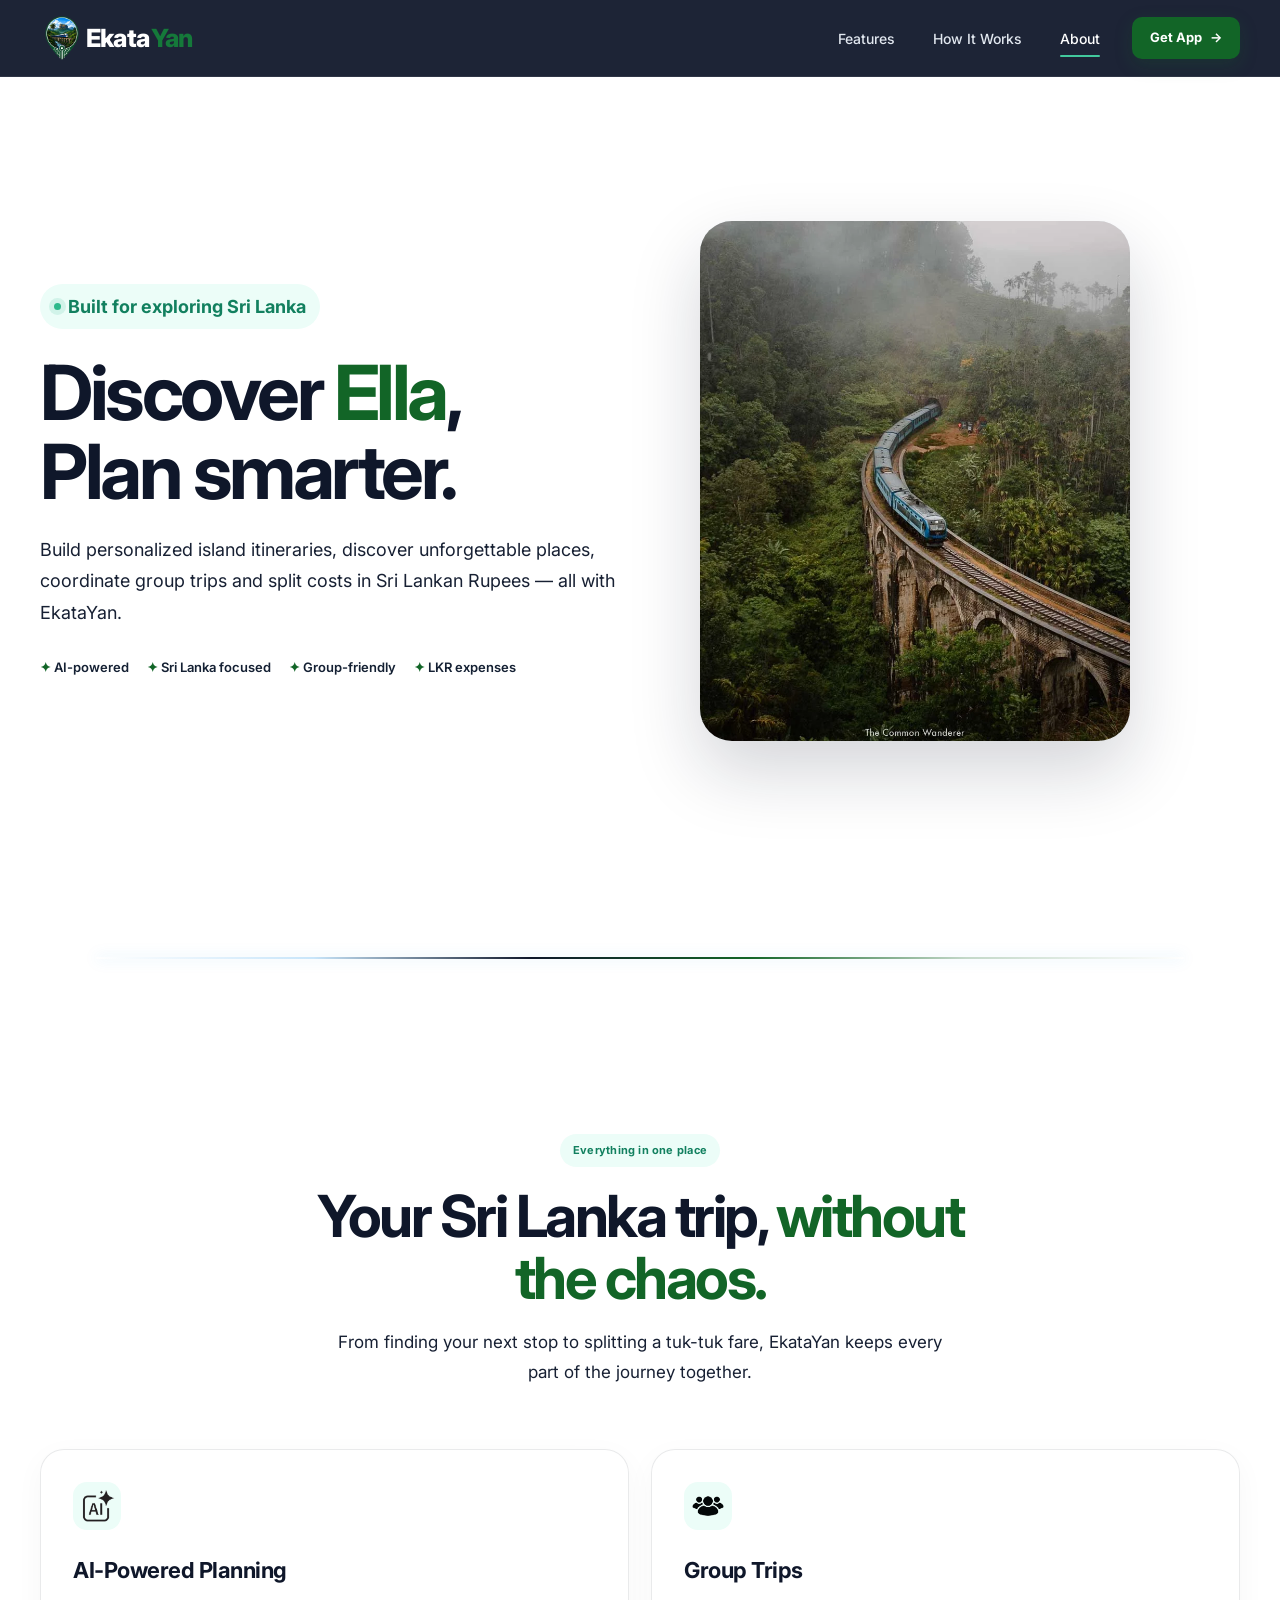
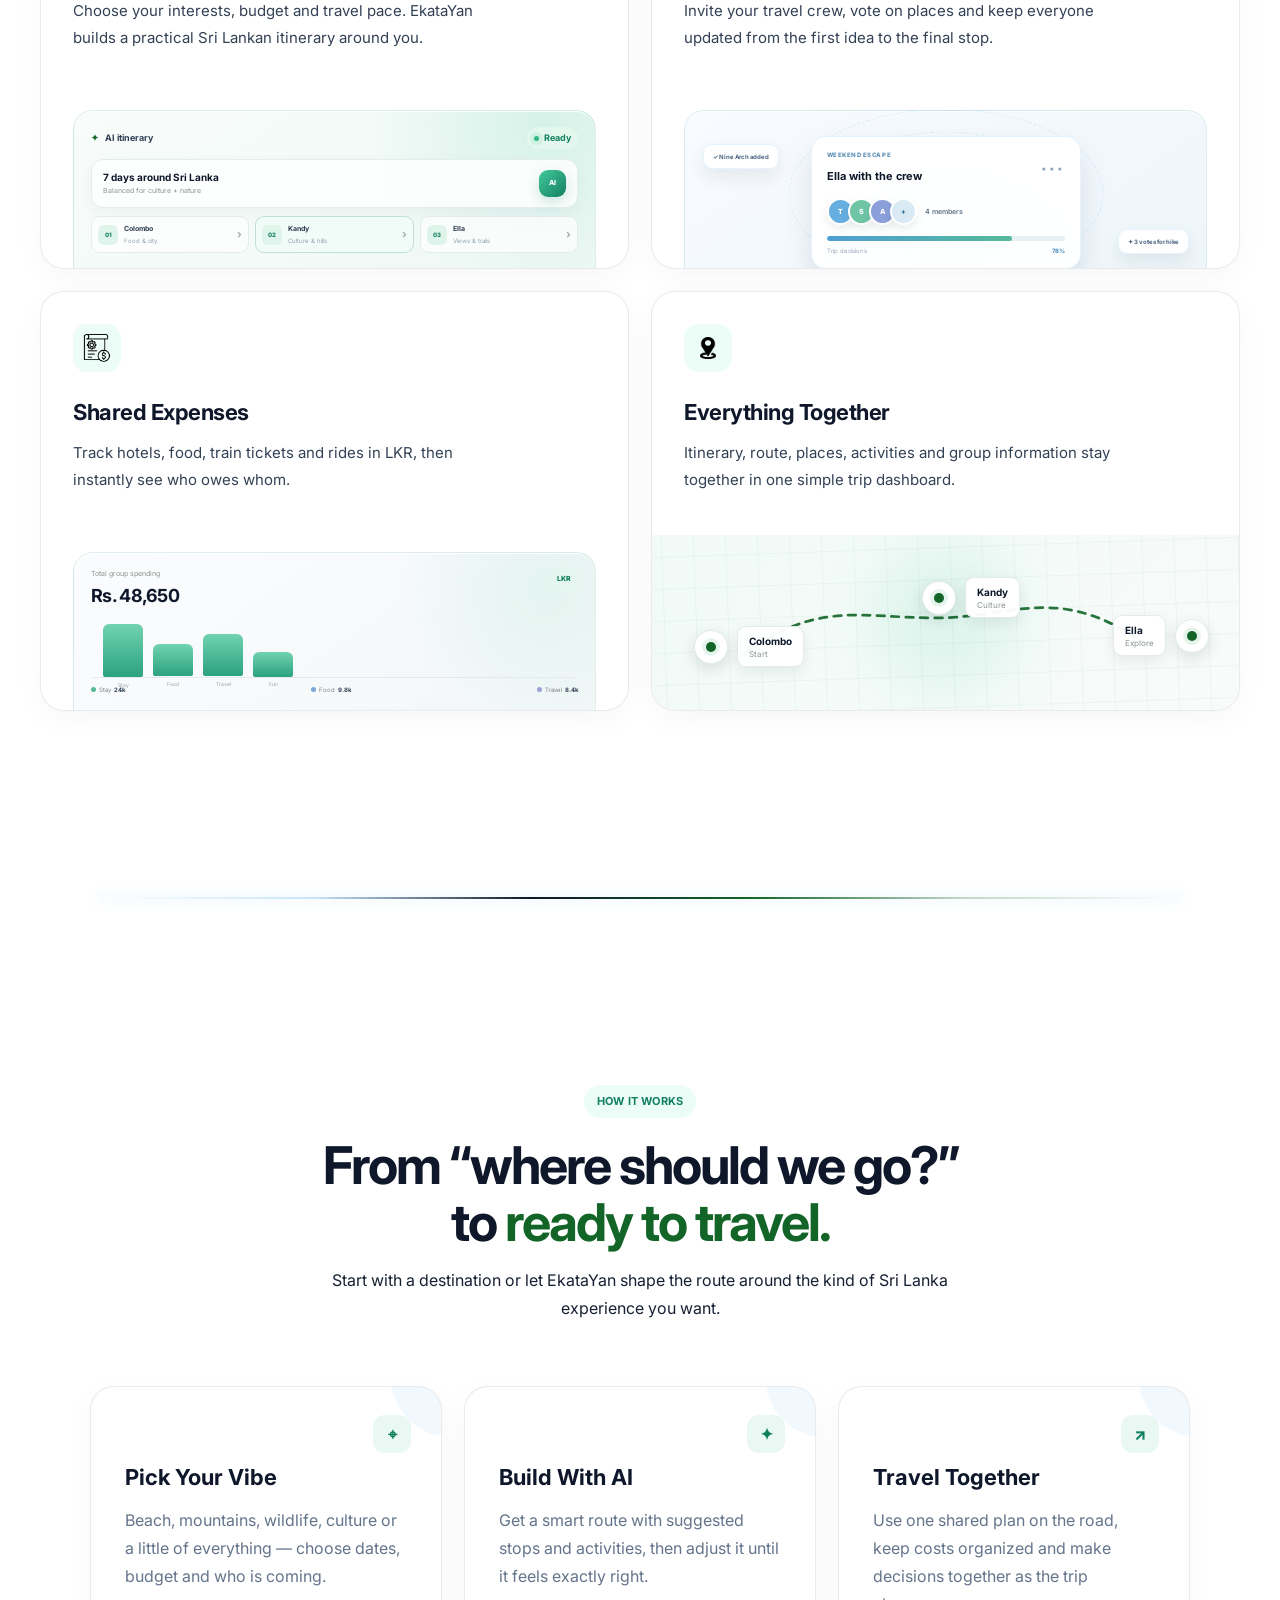
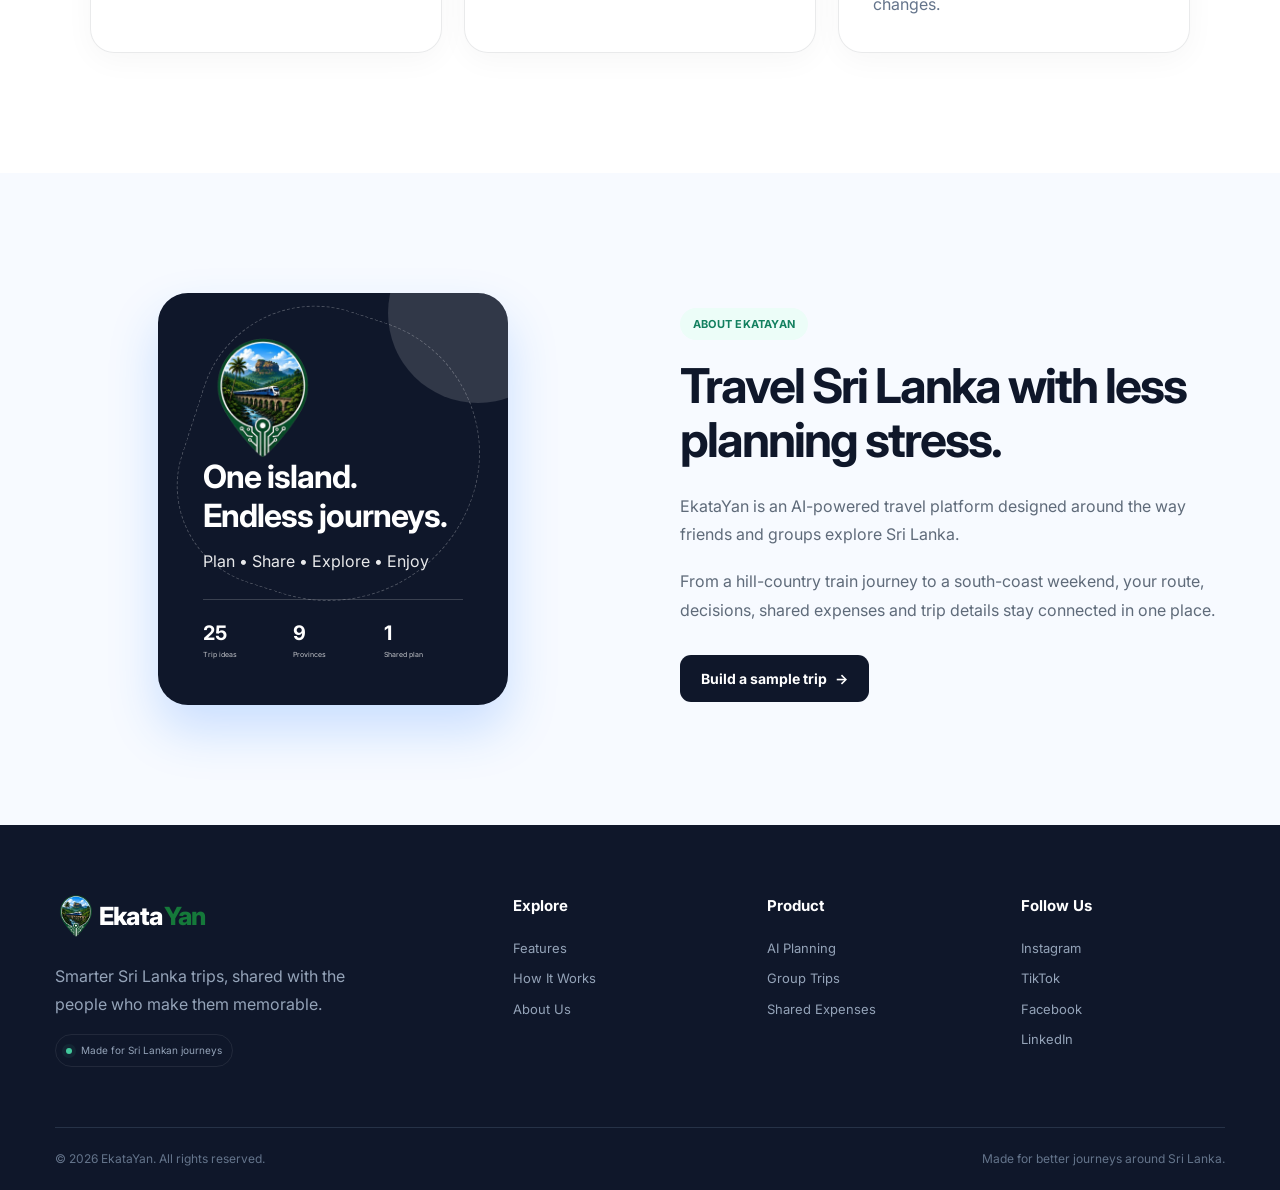
==== commit b09c11ef: "update5" ====
--- a/index.html
+++ b/index.html
@@ -48,27 +48,27 @@
                 </div>
 
                 <h1>
-                    Discover <span id="rotatingPlace">Sri Lanka</span>,<br>
-                    <span>planned smarter.</span>
+                    Discover <span id="rotatingPlace">Ella</span>,<br>
+                    Plan smarter.
                 </h1>
 
                 <p>
                     Build personalized island itineraries, discover unforgettable places,
                     coordinate group trips and split costs in Sri Lankan Rupees — all with EkataYan.
                 </p>
-
+<!-- 
                 <form class="trip-finder" id="tripFinder">
                     <div class="finder-field">
                         <label for="destination">Where to?</label>
-                        <select id="destination" name="destination">
-                            <option value="Ella">Ella</option>
-                            <option value="Kandy">Kandy</option>
-                            <option value="Sigiriya">Sigiriya</option>
-                            <option value="Mirissa">Mirissa</option>
-                            <option value="Nuwara Eliya">Nuwara Eliya</option>
-                            <option value="Arugam Bay">Arugam Bay</option>
-                            <option value="Jaffna">Jaffna</option>
-                        </select>
+                        <div class="select-wrapper">
+                            <select class="travel-select">
+                                <option>Select destination</option>
+                                <option>Ella</option>
+                                <option>Sigiriya</option>
+                                <option>Mirissa</option>
+                                <option>Kandy</option>
+                            </select>
+                        </div>
                     </div>
                     <div class="finder-field">
                         <label for="tripDays">Trip length</label>
@@ -80,7 +80,7 @@
                         </select>
                     </div>
                     <button class="finder-btn" type="submit">Plan my trip <span>→</span></button>
-                </form>
+                </form> -->
 
                 <div class="hero-trust" aria-label="EkataYan benefits">
                     <span>✦ AI-powered</span>
@@ -90,20 +90,20 @@
                 </div>
             </div>
 
-            <div class="hero-visual">
-                <div class="visual-glow" aria-hidden="true"></div>
-                <div class="hero-island-tag tag-one">Ella <small>Hill country</small></div>
-                <div class="hero-island-tag tag-two">Mirissa <small>South coast</small></div>
-                <img src="pics/iPhone 17.png" alt="EkataYan mobile app preview" width="430">
-                <div class="trip-pulse-card">
-                    <span class="trip-pulse-icon">✦</span>
-                    <div><strong>Smart route ready</strong><small>Colombo → Kandy → Ella</small></div>
-                </div>
-            </div>
+            <div class="travel-slider">
+    <img src="pics/ella.png" class="travel-slide active" alt="Ella">
+    <img src="pics/sigiriya.jfif" class="travel-slide" alt="Sigiriya">
+    <img src="pics/mirissa.jpeg" class="travel-slide" alt="Mirissa">
+    <img src="pics/kandy2.jfif" class="travel-slide" alt="Kandy">
+    <img src="pics/jaffna.jpg" class="travel-slide" alt="jaffna">
+    <img src="pics/galle.jpg" class="travel-slide" alt="galle">
+    <img src="pics/trincomalee.jfif" class="travel-slide" alt="trincomalee">
+</div>
         </section>
 
         <div class="section-divider" aria-hidden="true"></div>
 
+        <hr>
         <!-- FEATURES -->
         <section class="features-section reveal-section" id="features">
             <div class="section-heading">
@@ -177,7 +177,7 @@
         </section>
 
         <div class="section-divider" aria-hidden="true"></div>
-
+<hr>
         <!-- HOW IT WORKS -->
         <section class="how-it-works reveal-section" id="how-it-works">
             <div class="section-header">
@@ -188,31 +188,31 @@
 
             <div class="steps">
                 <article class="step">
-                    <div class="step-number">01</div>
+                    <div class="step-number"></div>
                     <div class="step-mini-icon">⌖</div>
                     <h3>Pick Your Vibe</h3>
                     <p>Beach, mountains, wildlife, culture or a little of everything — choose dates, budget and who is coming.</p>
                 </article>
                 <article class="step">
-                    <div class="step-number">02</div>
+                    <div class="step-number"></div>
                     <div class="step-mini-icon">✦</div>
                     <h3>Build With AI</h3>
                     <p>Get a smart route with suggested stops and activities, then adjust it until it feels exactly right.</p>
                 </article>
                 <article class="step">
-                    <div class="step-number">03</div>
+                    <div class="step-number"></div>
                     <div class="step-mini-icon">↗</div>
                     <h3>Travel Together</h3>
                     <p>Use one shared plan on the road, keep costs organized and make decisions together as the trip changes.</p>
                 </article>
             </div>
 
-            <div class="journey-strip" aria-label="Popular Sri Lanka travel ideas">
+            <!-- <div class="journey-strip" aria-label="Popular Sri Lanka travel ideas">
                 <button class="journey-chip active" data-place="Ella" data-days="3">Ella · 3 days</button>
                 <button class="journey-chip" data-place="Sigiriya" data-days="2">Sigiriya · 2 days</button>
                 <button class="journey-chip" data-place="Mirissa" data-days="3">Mirissa · 3 days</button>
                 <button class="journey-chip" data-place="Jaffna" data-days="3">Jaffna · 3 days</button>
-            </div>
+            </div> -->
         </section>
 
         <!-- ABOUT -->
--- a/style_dynamic.css
+++ b/style_dynamic.css
@@ -44,7 +44,7 @@
     margin: 0;
     font-family: "Inter", sans-serif;
     color: var(--ink);
-    background: linear-gradient(145deg, #81c1f9 0%, #2398eb 100%);
+    background: white;
     line-height: 1.5;
     overflow-x: hidden;
 }
@@ -56,6 +56,25 @@
 
 a {
     color: inherit;
+}
+hr {
+    border: none;
+    height: 2px;
+    width: 85%;
+    margin: 55px auto;
+
+    background: linear-gradient(
+        90deg,
+        transparent,
+        rgba(35, 152, 235, 0.25),
+        #0f172a,
+        #126527,
+        rgba(18, 101, 39, 0.25),
+        transparent
+    );
+
+    box-shadow: 0 0 14px rgba(35, 152, 235, 0.25);
+    border-radius: 999px;
 }
 
 ::selection {
@@ -232,7 +251,7 @@
     gap: 7px;
     padding: 9px 14px;
     margin-bottom: 24px;
-    font-size: 12px;
+    font-size: 18px;
 }
 
 .hero h1 {
@@ -303,33 +322,77 @@
     color: var(--green-700);
 }
 
+.select-wrapper {
+    position: relative;
+}
+
+.select-wrapper::after {
+    content: "";
+    position: absolute;
+
+    right: 18px;
+    top: 50%;
+
+    width: 8px;
+    height: 8px;
+
+    border-right: 2px solid #126527;
+    border-bottom: 2px solid #126527;
+
+    transform:
+        translateY(-70%)
+        rotate(45deg);
+
+    pointer-events: none;
+}
+.travel-select {
+    background:
+        linear-gradient(
+            135deg,
+            rgba(255,255,255,0.96),
+            rgba(239,248,255,0.92)
+        );
+
+    backdrop-filter: blur(14px);
+}
+
 /* APP VISUAL */
 
-.hero-visual {
+.travel-slider {
     position: relative;
-    min-height: 560px;
-    display: flex;
-    align-items: center;
-    justify-content: center;
-}
-
-.visual-glow {
+    width: 430px;
+    height: 520px;
+    border-radius: 32px;
+    overflow: hidden;
+
+    box-shadow:
+        0 30px 70px rgba(15, 23, 42, 0.18);
+
+    background: #eaf4f8;
+}
+
+.travel-slide {
     position: absolute;
-    width: 390px;
-    height: 390px;
-    border-radius: 50%;
-    background: rgba(255,255,255,.28);
-    filter: blur(22px);
-}
-
-.hero-visual img {
-    position: relative;
-    z-index: 1;
-    width: min(430px, 100%);
-    max-height: 600px;
-    object-fit: contain;
-    filter: drop-shadow(0 30px 35px rgba(15,23,42,.2));
-    animation: float 5s ease-in-out infinite;
+    inset: 0;
+
+    width: 100%;
+    height: 100%;
+    object-fit: cover;
+
+    opacity: 0;
+
+    /* Starting zoom */
+    transform: scale(1.08);
+
+    /* Smooth crossfade + slow cinematic zoom */
+    transition:
+        opacity 1.5s ease-in-out,
+        transform 10s ease-out;
+}
+
+.travel-slide.active {
+    opacity: 1;
+    transform: scale(1);
 }
 
 @keyframes float {
@@ -659,7 +722,7 @@
     overflow: hidden;
     border-radius: 30px;
     color: #ffffff;
-    background: linear-gradient(145deg, #5aaef1, #147dcc);
+    background:  #0f172a;
     box-shadow: 0 25px 50px rgba(43,127,255,.22);
 }
 
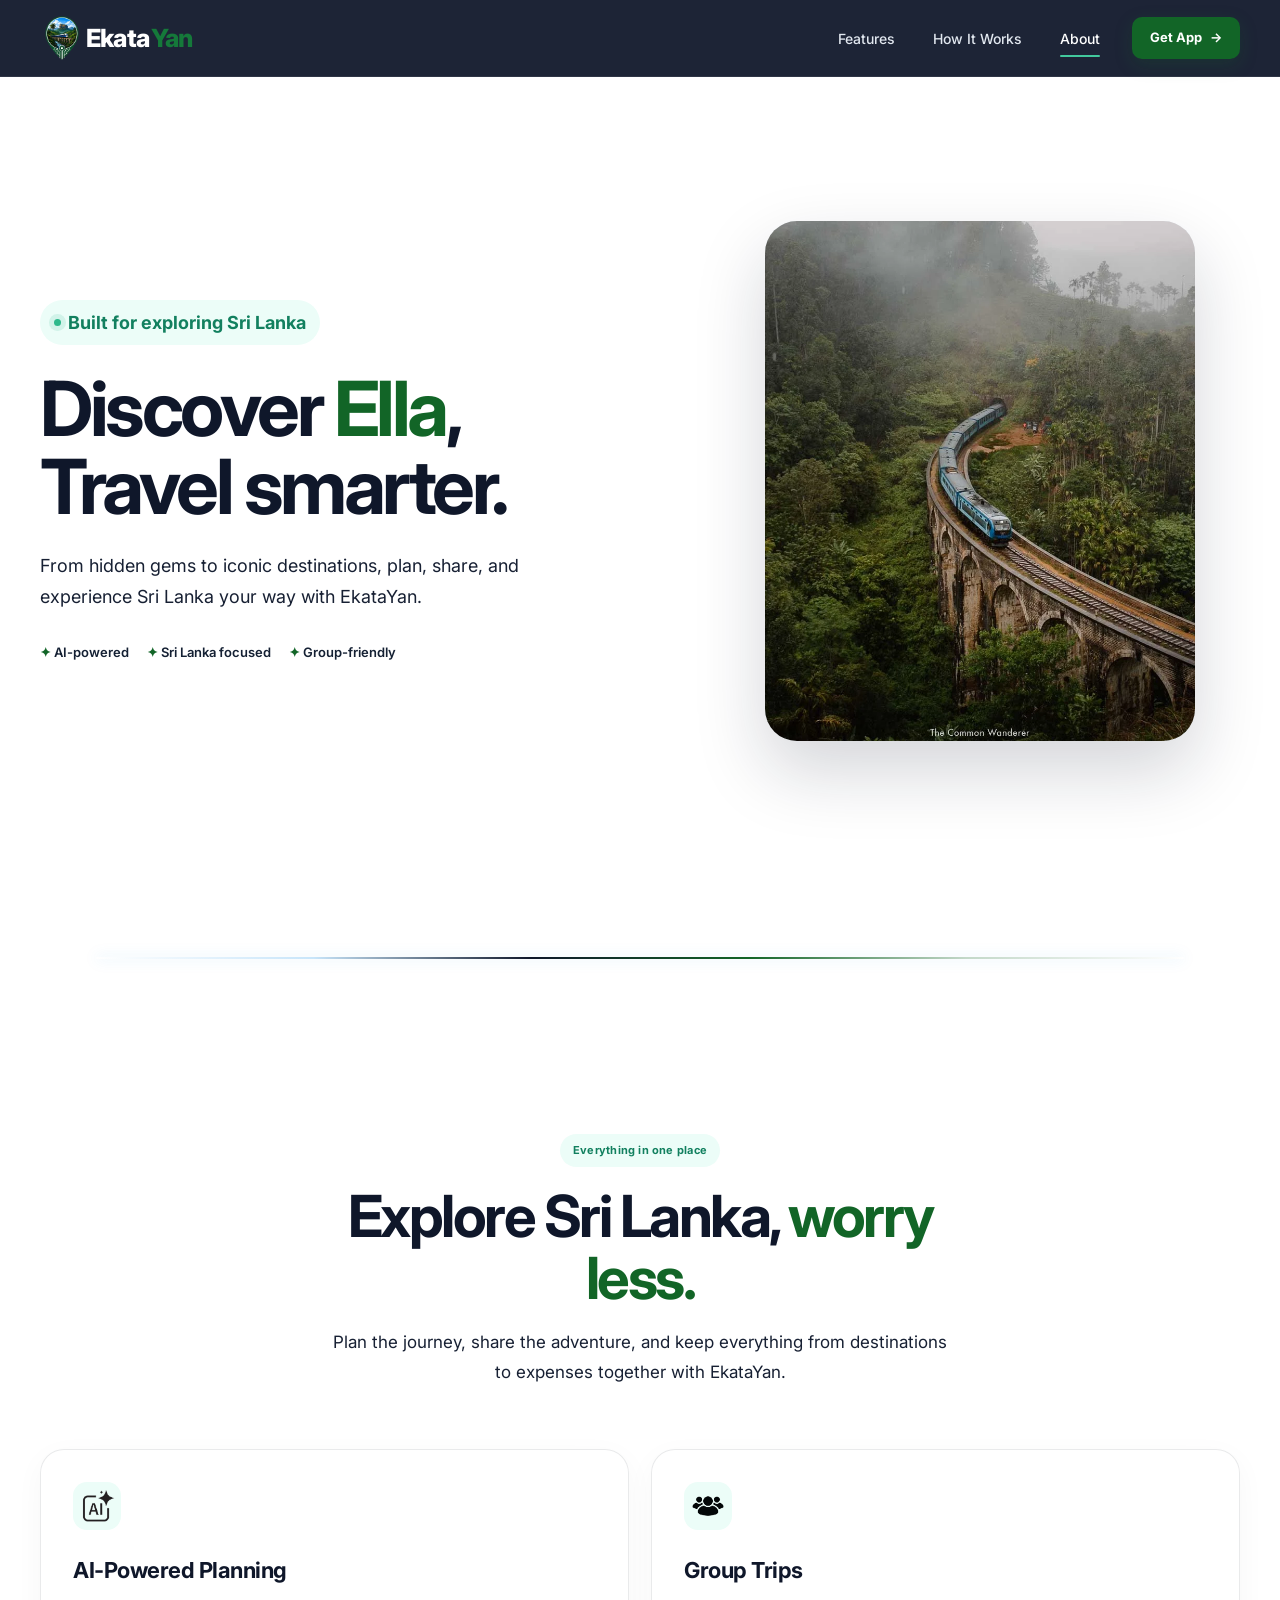
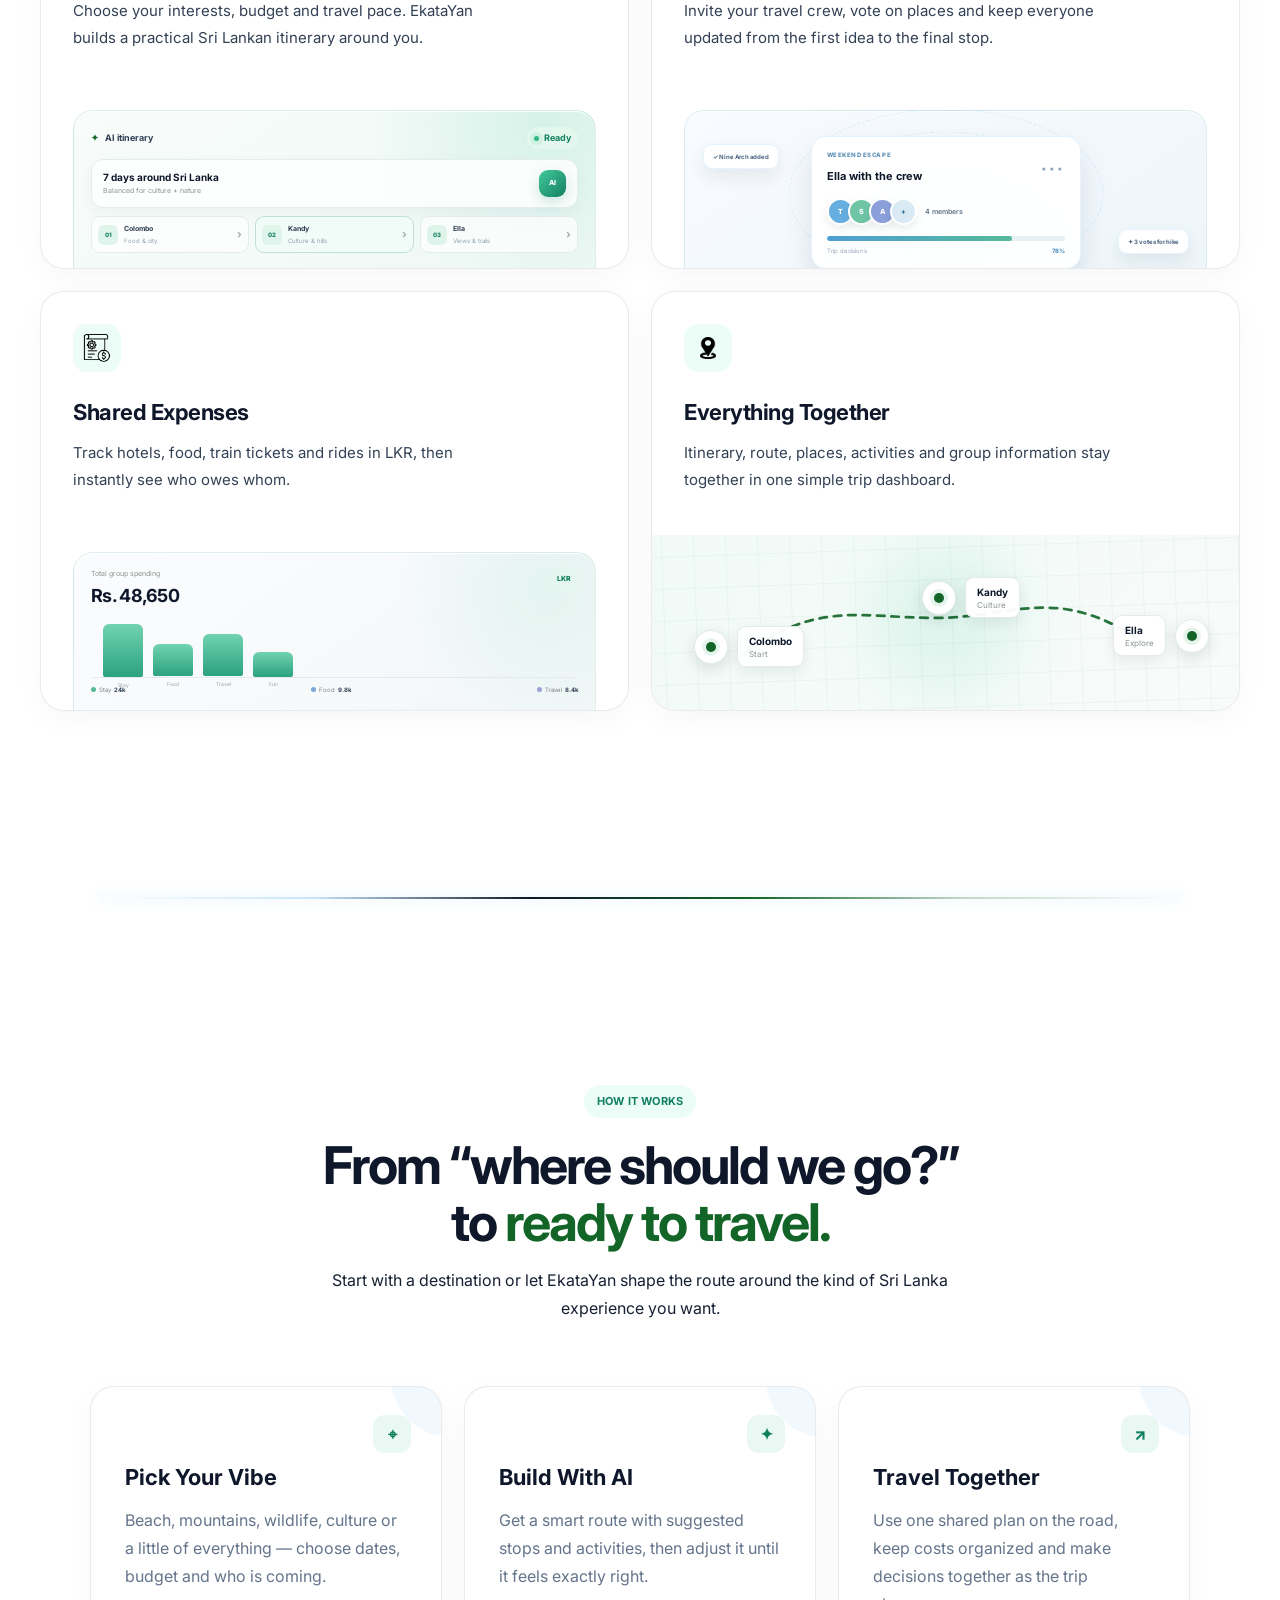
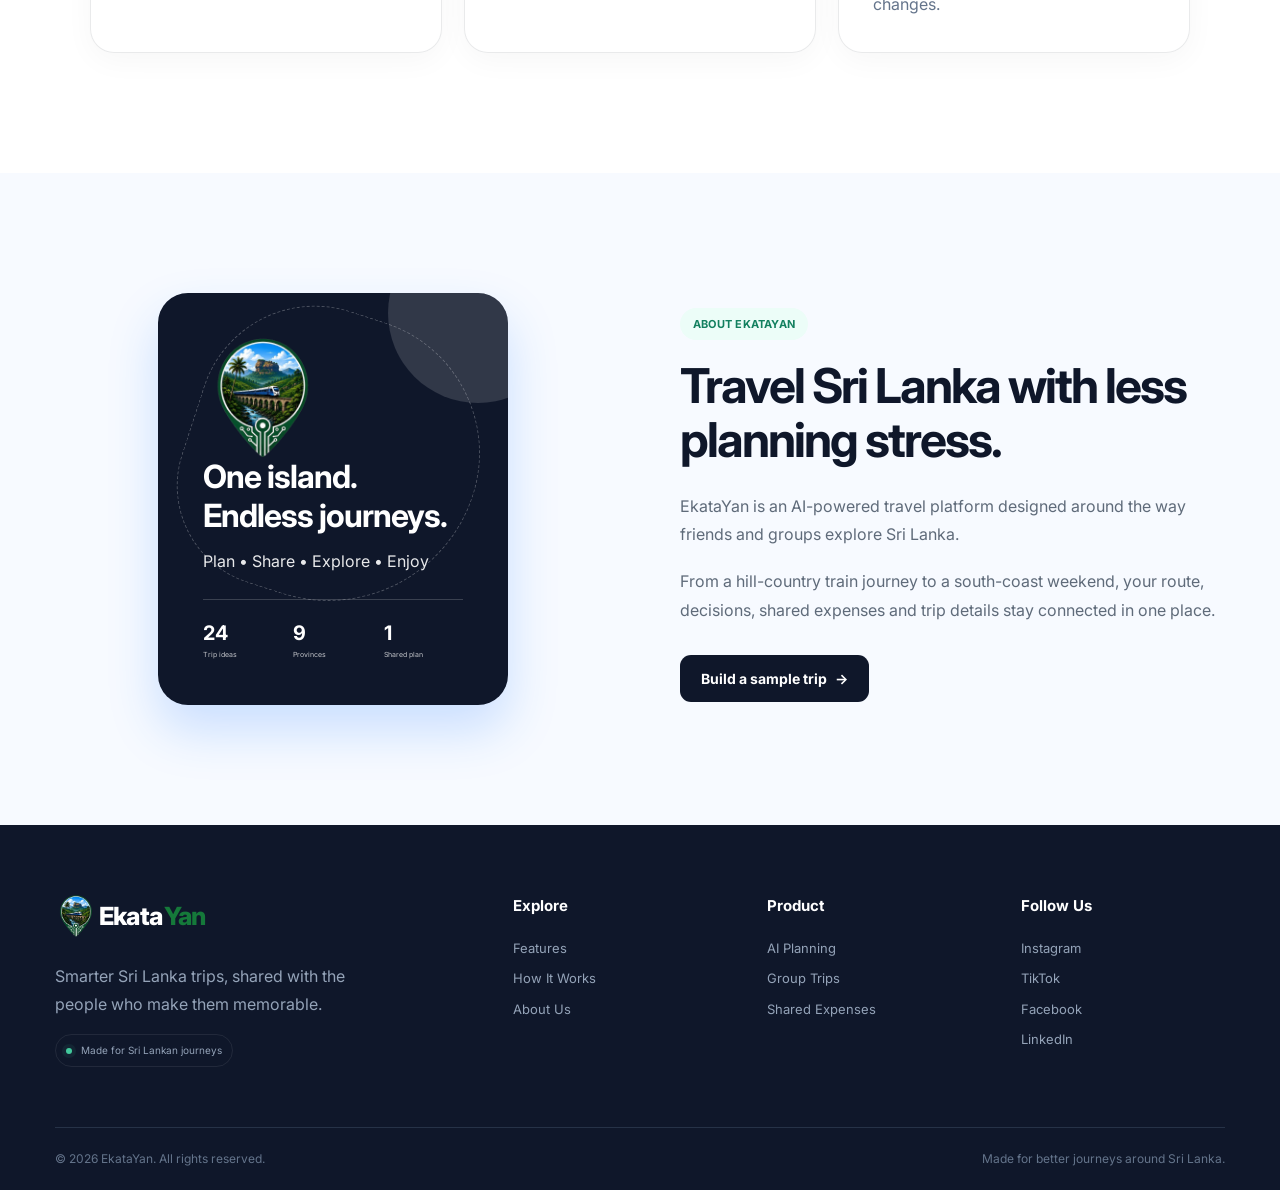
==== commit 6f359805: "textfix" ====
--- a/index.html
+++ b/index.html
@@ -49,12 +49,11 @@
 
                 <h1>
                     Discover <span id="rotatingPlace">Ella</span>,<br>
-                    Plan smarter.
+                    Travel smarter.
                 </h1>
 
                 <p>
-                    Build personalized island itineraries, discover unforgettable places,
-                    coordinate group trips and split costs in Sri Lankan Rupees — all with EkataYan.
+                    From hidden gems to iconic destinations, plan, share, and experience Sri Lanka your way with EkataYan.
                 </p>
 <!-- 
                 <form class="trip-finder" id="tripFinder">
@@ -86,7 +85,7 @@
                     <span>✦ AI-powered</span>
                     <span>✦ Sri Lanka focused</span>
                     <span>✦ Group-friendly</span>
-                    <span>✦ LKR expenses</span>
+                    
                 </div>
             </div>
 
@@ -108,10 +107,9 @@
         <section class="features-section reveal-section" id="features">
             <div class="section-heading">
                 <div class="section-badge">Everything in one place</div>
-                <h2>Your Sri Lanka trip, <span>without the chaos.</span></h2>
+                <h2>Explore Sri Lanka, <span>worry less.</span></h2>
                 <p>
-                    From finding your next stop to splitting a tuk-tuk fare,
-                    EkataYan keeps every part of the journey together.
+                    Plan the journey, share the adventure, and keep everything from destinations to expenses together with EkataYan.
                 </p>
             </div>
 
--- a/style_dynamic.css
+++ b/style_dynamic.css
@@ -220,7 +220,7 @@
 
 /* HERO */
 
-.hero {
+/* .hero {
     width: min(var(--container), calc(100% - 48px));
     min-height: calc(100vh - 76px);
     margin: 0 auto;
@@ -229,6 +229,18 @@
     grid-template-columns: minmax(0, 1.05fr) minmax(360px, .95fr);
     align-items: center;
     gap: 64px;
+} */
+ .hero {
+    width: min(var(--container), calc(100% - 48px));
+    min-height: calc(100vh - 76px);
+    margin: 0 auto;
+    padding: 76px 0 92px;
+
+    display: grid;
+    grid-template-columns: 1fr 1fr;
+    align-items: center;
+    justify-content: center;
+    gap: 50px;
 }
 
 .hero-content {
@@ -358,7 +370,7 @@
 
 /* APP VISUAL */
 
-.travel-slider {
+/* .travel-slider {
     position: relative;
     width: 430px;
     height: 520px;
@@ -369,6 +381,20 @@
         0 30px 70px rgba(15, 23, 42, 0.18);
 
     background: #eaf4f8;
+} */
+ .travel-slider {
+    position: relative;
+    width: 430px;
+    height: 520px;
+
+    justify-self: auto;
+
+    border-radius: 32px;
+    overflow: hidden;
+    box-shadow: 0 30px 70px rgba(15, 23, 42, 0.18);
+    background: #eaf4f8;
+    transform: translateX(100px);
+
 }
 
 .travel-slide {
@@ -387,7 +413,7 @@
     /* Smooth crossfade + slow cinematic zoom */
     transition:
         opacity 1.5s ease-in-out,
-        transform 10s ease-out;
+        transform 7.5s ease-out;
 }
 
 .travel-slide.active {
@@ -873,6 +899,8 @@
         text-align: center;
         gap: 30px;
         padding-top: 60px;
+
+        transform: translateX(15px);
     }
 
     .hero-content {
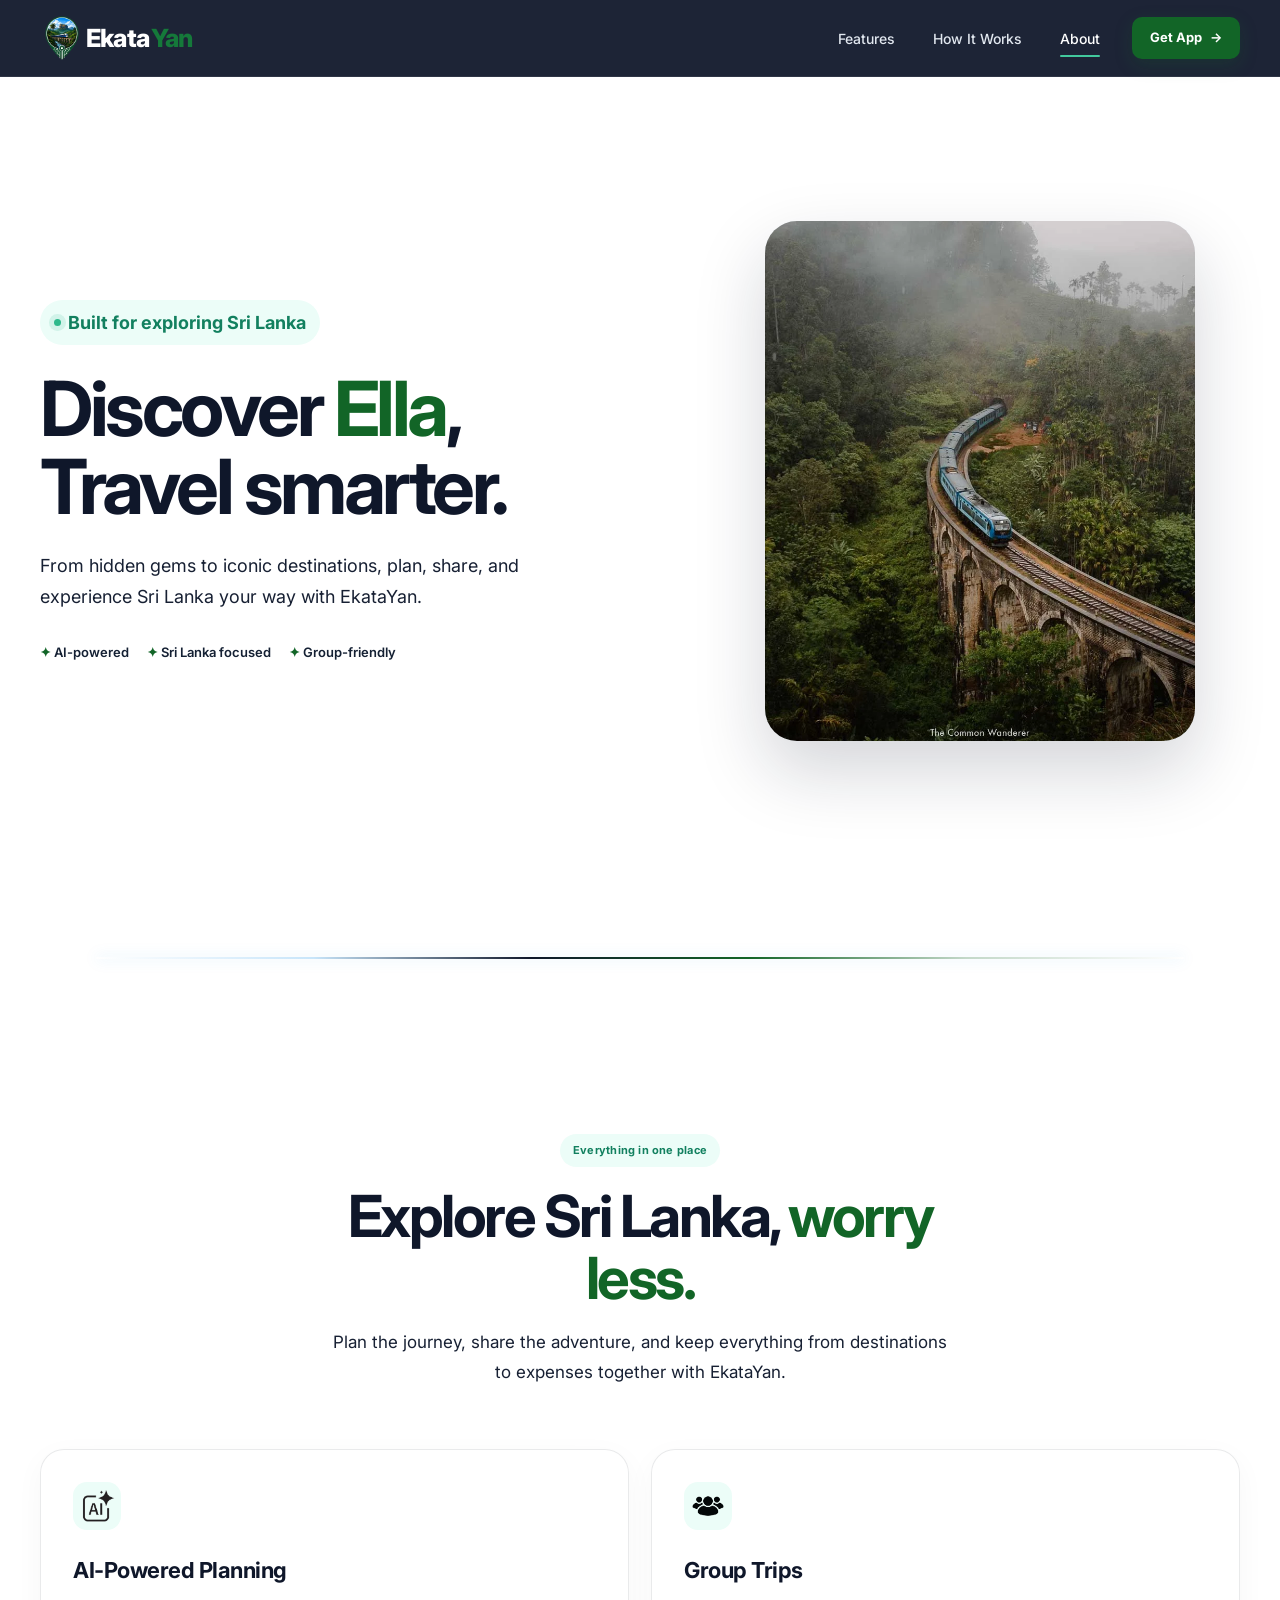
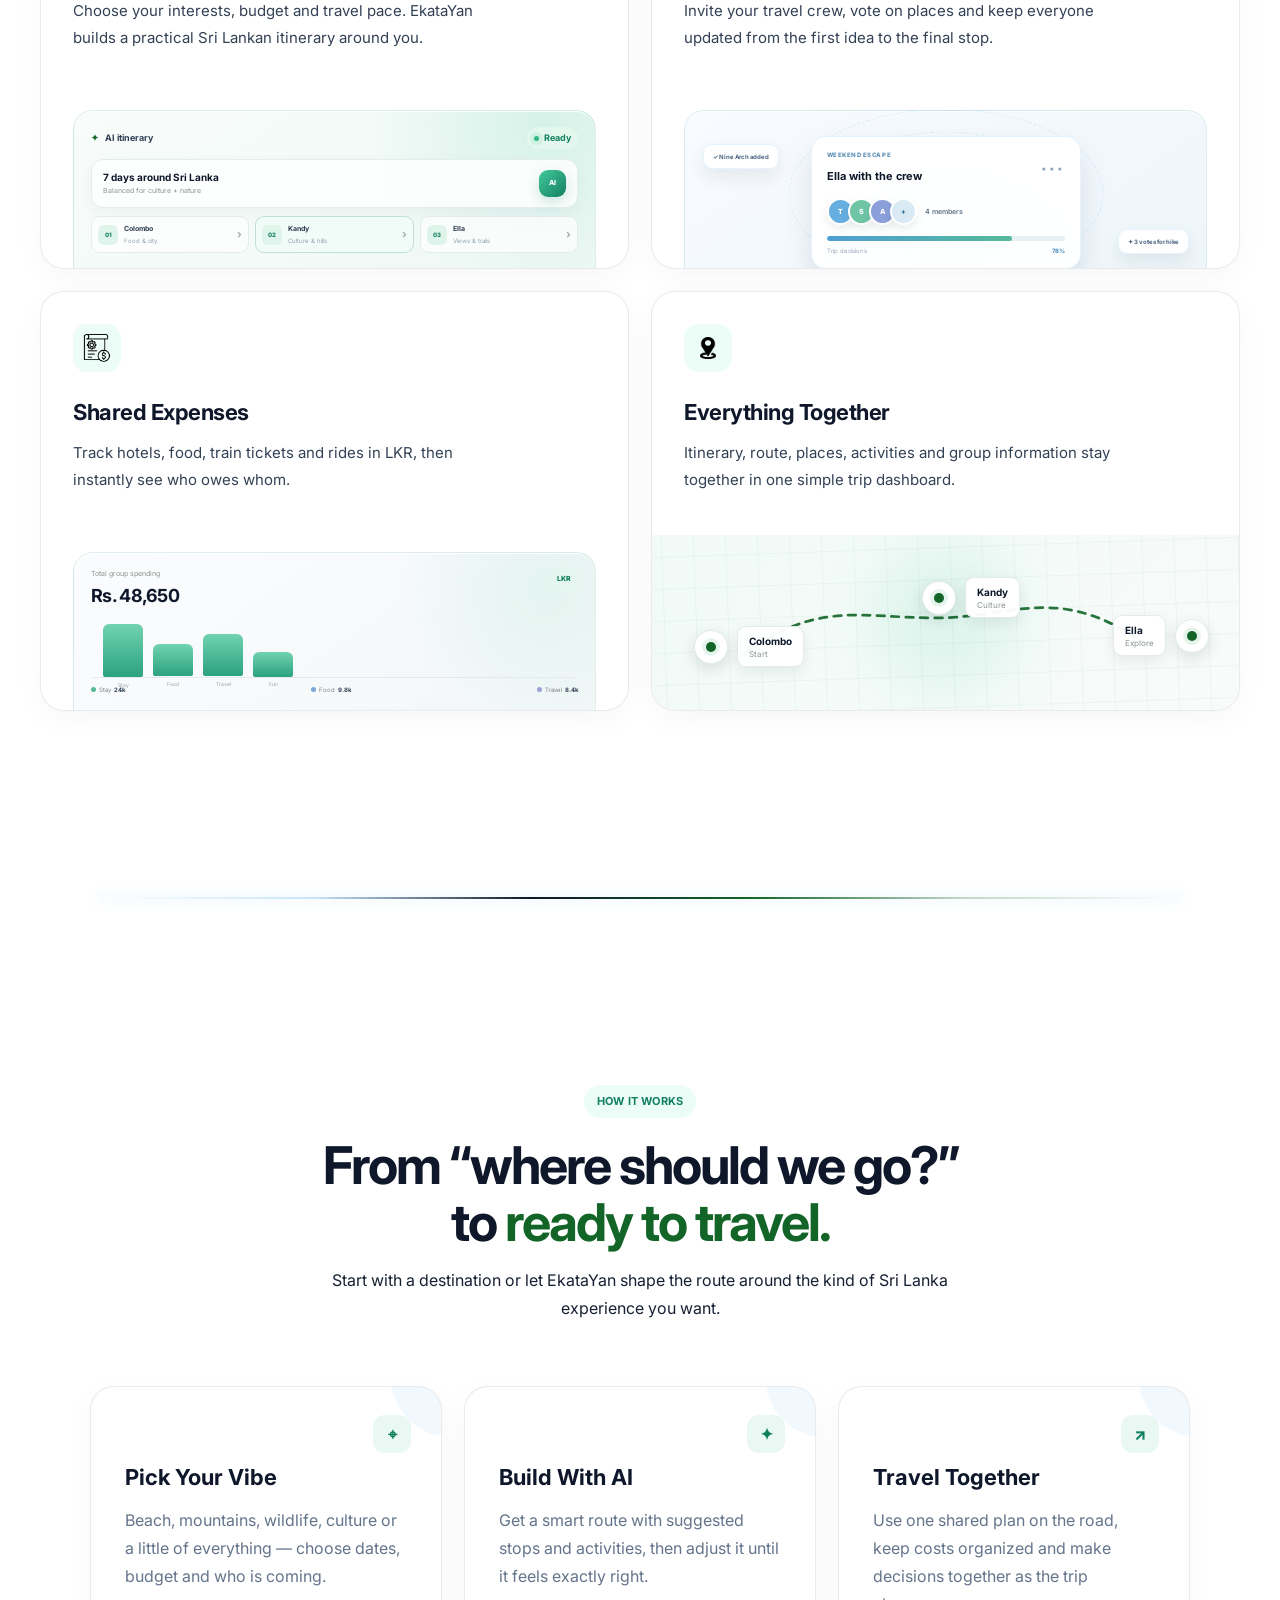
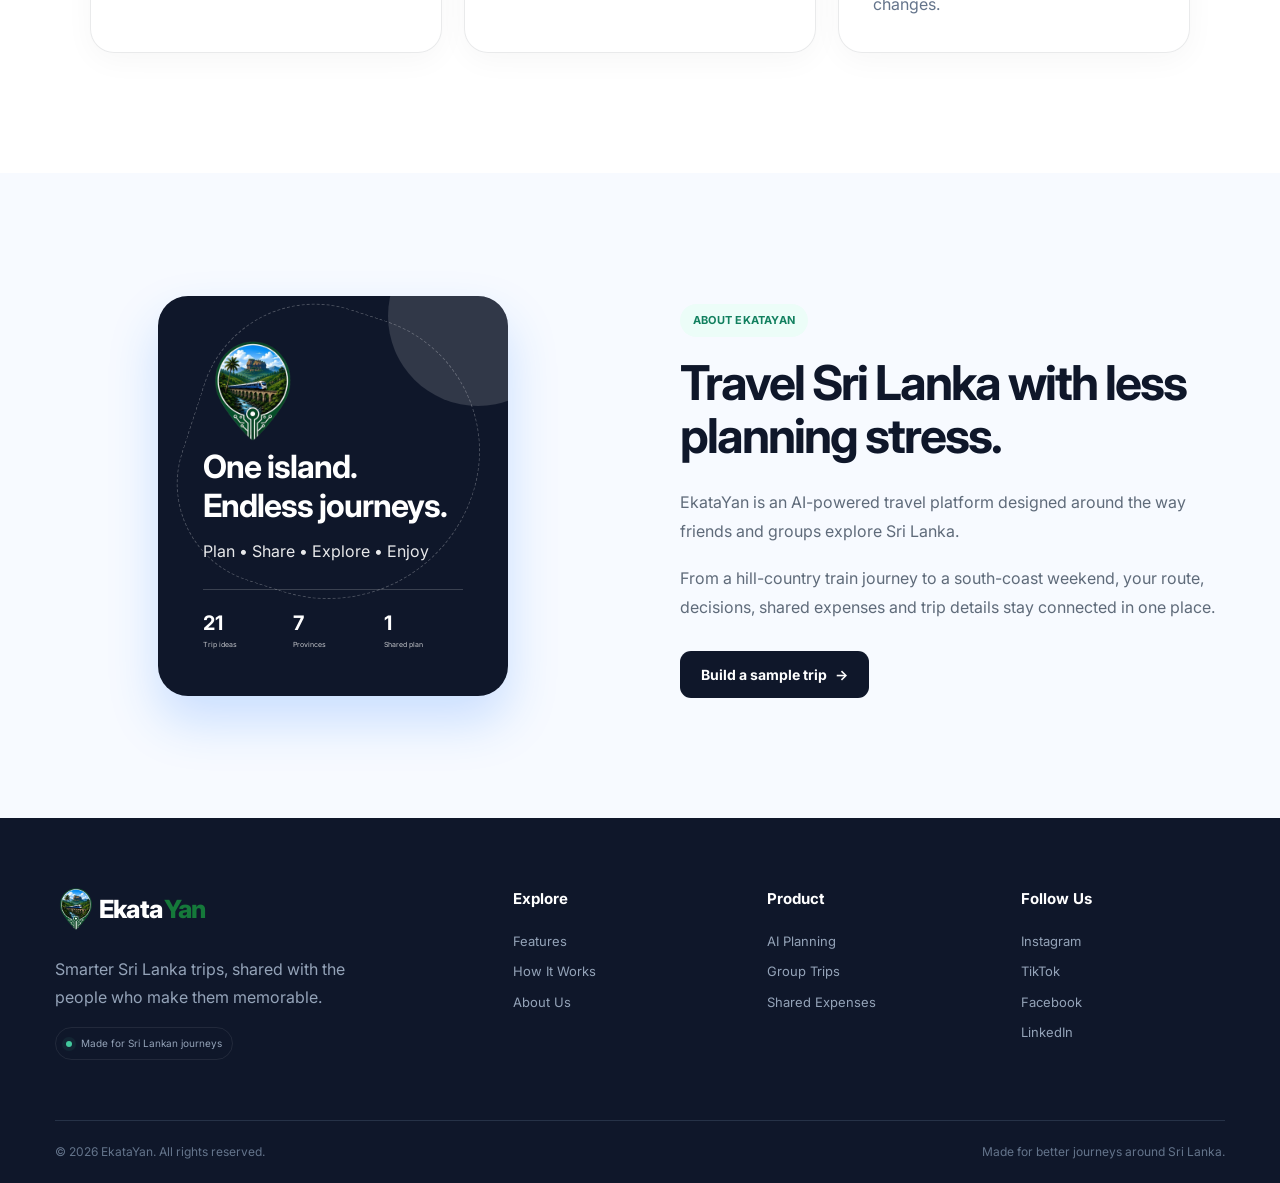
==== commit 5c11132f: "Updateer" ====
--- a/index.html
+++ b/index.html
@@ -11,7 +11,7 @@
     <link rel="preconnect" href="https://fonts.googleapis.com">
     <link rel="preconnect" href="https://fonts.gstatic.com" crossorigin>
     <link href="https://fonts.googleapis.com/css2?family=Inter:wght@400;500;600;700;800&display=swap" rel="stylesheet">
-    <link rel="stylesheet" href="style_dynamic.css">
+    <link rel="stylesheet" href="style.css">
 </head>
 <body>
     <div class="page-progress" aria-hidden="true"><span id="pageProgress"></span></div>
--- a/style.css
+++ b/style.css
@@ -0,0 +1,1184 @@
+/* =========================================================
+   EKATAYAN — PROFESSIONAL LANDING PAGE
+   ========================================================= */
+
+:root {
+    --ink: #0f172a;
+    --ink-soft: #334155;
+    --muted: #64748b;
+    --white: #ffffff;
+
+    --blue-50: #eff8ff;
+    --blue-100: #dbeafe;
+    --blue-500: #2398eb;
+    --blue-600: #147dcc;
+
+    --green-50: #ecfdf8;
+    --green-100: #d7f4e9;
+    --green-600: #12805f;
+    --green-700: #126527;
+
+    --border: rgba(15, 23, 42, 0.09);
+    --shadow-sm: 0 8px 25px rgba(15, 23, 42, 0.06);
+    --shadow-md: 0 18px 45px rgba(15, 23, 42, 0.09);
+    --radius-lg: 24px;
+    --radius-md: 16px;
+
+    --container: 1200px;
+}
+
+/* RESET */
+
+*,
+*::before,
+*::after {
+    box-sizing: border-box;
+}
+
+html {
+    scroll-behavior: smooth;
+    scroll-padding-top: 90px;
+}
+
+body {
+    margin: 0;
+    font-family: "Inter", sans-serif;
+    color: var(--ink);
+    background: white;
+    line-height: 1.5;
+    overflow-x: hidden;
+}
+
+img {
+    display: block;
+    max-width: 100%;
+}
+
+a {
+    color: inherit;
+}
+hr {
+    border: none;
+    height: 2px;
+    width: 85%;
+    margin: 55px auto;
+
+    background: linear-gradient(
+        90deg,
+        transparent,
+        rgba(35, 152, 235, 0.25),
+        #0f172a,
+        #126527,
+        rgba(18, 101, 39, 0.25),
+        transparent
+    );
+
+    box-shadow: 0 0 14px rgba(35, 152, 235, 0.25);
+    border-radius: 999px;
+}
+
+::selection {
+    background: rgba(18, 128, 95, 0.2);
+}
+
+:focus-visible {
+    outline: 3px solid rgba(20, 125, 204, 0.45);
+    outline-offset: 4px;
+}
+
+/* SHARED */
+
+.section-divider {
+    width: min(90%, 1100px);
+    height: 1px;
+    margin: 0 auto;
+    background: linear-gradient(90deg, transparent, rgba(255,255,255,.75), transparent);
+}
+
+/* NAVBAR */
+
+.navbar {
+    position: sticky;
+    top: 0;
+    z-index: 100;
+    width: 100%;
+    background: rgba(15, 23, 42, 0.94);
+    border-bottom: 1px solid rgba(255,255,255,.08);
+    backdrop-filter: blur(16px);
+    -webkit-backdrop-filter: blur(16px);
+}
+
+.nav-container {
+    width: min(var(--container), calc(100% - 48px));
+    min-height: 76px;
+    margin: 0 auto;
+    display: flex;
+    align-items: center;
+    justify-content: space-between;
+    gap: 32px;
+}
+
+.logo,
+.footer-logo {
+    display: inline-flex;
+    align-items: center;
+    gap: 2px;
+    text-decoration: none;
+    font-size: 25px;
+    font-weight: 800;
+    letter-spacing: -0.8px;
+    line-height: 1;
+    white-space: nowrap;
+}
+
+.logo {
+    color: var(--white);
+}
+
+.logo span,
+.footer-logo span {
+    color: #15793a;
+}
+
+.logo img {
+    width: 44px;
+    height: 44px;
+    object-fit: contain;
+}
+
+.nav-links {
+    display: flex;
+    align-items: center;
+    justify-content: center;
+    gap: 38px;
+    margin-left: auto;
+}
+
+.nav-links a {
+    position: relative;
+    padding: 8px 0;
+    color: #e2e8f0;
+    text-decoration: none;
+    font-size: 14px;
+    font-weight: 500;
+    transition: color .2s ease;
+}
+
+.nav-links a::after {
+    content: "";
+    position: absolute;
+    left: 0;
+    bottom: 0;
+    width: 100%;
+    height: 2px;
+    border-radius: 999px;
+    background: #42c99d;
+    transform: scaleX(0);
+    transform-origin: center;
+    transition: transform .2s ease;
+}
+
+.nav-links a:hover {
+    color: #ffffff;
+}
+
+.nav-links a:hover::after {
+    transform: scaleX(1);
+}
+
+.getapp-btn,
+.primary-btn,
+.secondary-btn,
+.about-btn {
+    display: inline-flex;
+    align-items: center;
+    justify-content: center;
+    gap: 8px;
+    text-decoration: none;
+    font-weight: 700;
+    transition: transform .2s ease, box-shadow .2s ease, background .2s ease;
+}
+
+.getapp-btn {
+    padding: 11px 18px;
+    border-radius: 10px;
+    color: #ffffff;
+    background: var(--green-700);
+    font-size: 13px;
+    box-shadow: 0 6px 18px rgba(18, 101, 39, .22);
+}
+
+.getapp-btn:hover,
+.primary-btn:hover,
+.about-btn:hover {
+    transform: translateY(-2px);
+}
+
+.getapp-btn:hover {
+    background: #15793a;
+}
+
+/* HERO */
+
+/* .hero {
+    width: min(var(--container), calc(100% - 48px));
+    min-height: calc(100vh - 76px);
+    margin: 0 auto;
+    padding: 76px 0 92px;
+    display: grid;
+    grid-template-columns: minmax(0, 1.05fr) minmax(360px, .95fr);
+    align-items: center;
+    gap: 64px;
+} */
+ .hero {
+    width: min(var(--container), calc(100% - 48px));
+    min-height: calc(100vh - 76px);
+    margin: 0 auto;
+    padding: 76px 0 92px;
+
+    display: grid;
+    grid-template-columns: 1fr 1fr;
+    align-items: center;
+    justify-content: center;
+    gap: 50px;
+}
+
+.hero-content {
+    max-width: 650px;
+}
+
+.hero-badge,
+.section-badge,
+.section-label {
+    display: inline-flex;
+    align-items: center;
+    width: fit-content;
+    border-radius: 999px;
+    background: var(--green-50);
+    color: var(--green-600);
+    font-weight: 700;
+}
+
+.hero-badge {
+    gap: 7px;
+    padding: 9px 14px;
+    margin-bottom: 24px;
+    font-size: 18px;
+}
+
+.hero h1 {
+    max-width: 700px;
+    margin: 0 0 24px;
+    font-size: clamp(46px, 6vw, 76px);
+    line-height: 1.03;
+    letter-spacing: -3.5px;
+}
+
+.hero h1 span,
+.section-heading h2 span,
+.section-header h2 span {
+    display: inline;
+    color: var(--green-700);
+}
+
+.hero p {
+    max-width: 580px;
+    margin: 0 0 30px;
+    color: #172033;
+    font-size: 18px;
+    line-height: 1.75;
+}
+
+.hero-buttons {
+    display: flex;
+    flex-wrap: wrap;
+    gap: 12px;
+}
+
+.primary-btn,
+.secondary-btn {
+    min-height: 48px;
+    padding: 13px 20px;
+    border-radius: 11px;
+    font-size: 14px;
+}
+
+.primary-btn {
+    color: #ffffff;
+    background: var(--ink);
+    box-shadow: 0 10px 25px rgba(15, 23, 42, .15);
+}
+
+.secondary-btn {
+    color: var(--ink);
+    background: rgba(255,255,255,.55);
+    border: 1px solid rgba(15,23,42,.14);
+}
+
+.secondary-btn:hover {
+    background: rgba(255,255,255,.9);
+    transform: translateY(-2px);
+}
+
+.hero-trust {
+    display: flex;
+    flex-wrap: wrap;
+    gap: 18px;
+    margin-top: 28px;
+    color: #142033;
+    font-size: 13px;
+    font-weight: 600;
+}
+
+.hero-trust span::first-letter {
+    color: var(--green-700);
+}
+
+.select-wrapper {
+    position: relative;
+}
+
+.select-wrapper::after {
+    content: "";
+    position: absolute;
+
+    right: 18px;
+    top: 50%;
+
+    width: 8px;
+    height: 8px;
+
+    border-right: 2px solid #126527;
+    border-bottom: 2px solid #126527;
+
+    transform:
+        translateY(-70%)
+        rotate(45deg);
+
+    pointer-events: none;
+}
+.travel-select {
+    background:
+        linear-gradient(
+            135deg,
+            rgba(255,255,255,0.96),
+            rgba(239,248,255,0.92)
+        );
+
+    backdrop-filter: blur(14px);
+}
+
+/* APP VISUAL */
+
+/* .travel-slider {
+    position: relative;
+    width: 430px;
+    height: 520px;
+    border-radius: 32px;
+    overflow: hidden;
+
+    box-shadow:
+        0 30px 70px rgba(15, 23, 42, 0.18);
+
+    background: #eaf4f8;
+} */
+ .travel-slider {
+    position: relative;
+    width: 430px;
+    height: 520px;
+
+    justify-self: auto;
+
+    border-radius: 32px;
+    overflow: hidden;
+    box-shadow: 0 30px 70px rgba(15, 23, 42, 0.18);
+    background: #eaf4f8;
+    transform: translateX(100px);
+
+}
+
+.travel-slide {
+    position: absolute;
+    inset: 0;
+
+    width: 100%;
+    height: 100%;
+    object-fit: cover;
+
+    opacity: 0;
+
+    /* Starting zoom */
+    transform: scale(1.08);
+
+    /* Smooth crossfade + slow cinematic zoom */
+    transition:
+        opacity 1.5s ease-in-out,
+        transform 7.5s ease-out;
+}
+
+.travel-slide.active {
+    opacity: 1;
+    transform: scale(1);
+}
+
+@keyframes float {
+    0%, 100% { transform: translateY(0); }
+    50% { transform: translateY(-9px); }
+}
+
+/* FEATURES */
+
+.features-section {
+    width: min(var(--container), calc(100% - 48px));
+    margin: 0 auto;
+    padding: 120px 0 130px;
+}
+
+.section-heading {
+    max-width: 700px;
+    margin: 0 auto 62px;
+    text-align: center;
+}
+
+.section-badge,
+.section-label {
+    padding: 8px 13px;
+    font-size: 11px;
+    letter-spacing: .02em;
+}
+
+.section-heading h2 {
+    margin: 18px 0 18px;
+    font-size: clamp(38px, 5vw, 58px);
+    line-height: 1.08;
+    letter-spacing: -2.5px;
+}
+
+.section-heading p {
+    max-width: 620px;
+    margin: 0 auto;
+    color: #172033;
+    font-size: 17px;
+    line-height: 1.75;
+}
+
+.features-grid {
+    display: grid;
+    grid-template-columns: repeat(2, minmax(0, 1fr));
+    gap: 22px;
+}
+
+.feature-card {
+    position: relative;
+    min-height: 420px;
+    padding: 32px;
+    overflow: hidden;
+    background: rgba(255,255,255,.98);
+    border: 1px solid var(--border);
+    border-radius: var(--radius-lg);
+    box-shadow: 0 8px 30px rgba(15,23,42,.035);
+    transition: transform .3s ease, box-shadow .3s ease, border-color .3s ease;
+}
+
+.feature-card:hover {
+    transform: translateY(-7px);
+    border-color: rgba(18,128,95,.2);
+    box-shadow: var(--shadow-md);
+}
+
+.feature-icon {
+    width: 48px;
+    height: 48px;
+    display: grid;
+    place-items: center;
+    margin-bottom: 24px;
+    border-radius: 14px;
+    background: var(--green-50);
+}
+
+.feature-icon img {
+    object-fit: contain;
+}
+
+.feature-card h3 {
+    margin: 0 0 11px;
+    font-size: 22px;
+    letter-spacing: -.5px;
+}
+
+.feature-card > p {
+    max-width: 440px;
+    margin: 0;
+    color: var(--ink-soft);
+    font-size: 15px;
+    line-height: 1.75;
+}
+
+/* FEATURE PREVIEWS */
+.feature-preview{position:absolute;left:32px;right:32px;bottom:-10px;height:168px;overflow:hidden;border:1px solid rgba(18,128,95,.10);border-radius:20px 20px 0 0;background:linear-gradient(145deg,#f8fcfb,#eef8f5);box-shadow:inset 0 1px 0 rgba(255,255,255,.9)}
+.ai-preview{padding:16px 17px;background:radial-gradient(circle at 90% 5%,rgba(66,201,157,.16),transparent 35%),linear-gradient(145deg,#f8fcfb,#eef8f5)}
+.ai-topbar,.ai-trip-head,.ai-day{display:flex;align-items:center}.ai-topbar{justify-content:space-between;margin-bottom:10px;font-size:9px;font-weight:700}.preview-label{color:#334155}.sparkle{margin-right:4px;color:var(--green-700);animation:sparklePulse 2s ease-in-out infinite}.ai-status{display:inline-flex;align-items:center;gap:5px;padding:4px 7px;border-radius:999px;color:#12805f;background:#e4f7ef}.ai-status i{width:5px;height:5px;border-radius:50%;background:#31b98a;box-shadow:0 0 0 4px rgba(49,185,138,.10);animation:statusPulse 1.7s ease-in-out infinite}.ai-trip-head{justify-content:space-between;padding:10px 11px;border:1px solid #e2eee9;border-radius:12px;background:rgba(255,255,255,.82);box-shadow:0 5px 16px rgba(15,23,42,.04)}.ai-trip-head strong{display:block;color:var(--ink);font-size:10px;line-height:1.2}.ai-trip-head small{display:block;margin-top:3px;color:#8a9490;font-size:7px}.ai-avatar{display:grid;place-items:center;width:27px;height:27px;border-radius:9px;color:#fff;background:linear-gradient(135deg,#42c99d,#12805f);font-size:7px;font-weight:800;box-shadow:0 5px 12px rgba(18,128,95,.18)}.ai-itinerary{display:grid;grid-template-columns:repeat(3,1fr);gap:6px;margin-top:8px}.ai-day{min-width:0;gap:6px;padding:7px 6px;border:1px solid #e4eee9;border-radius:9px;background:rgba(255,255,255,.7);animation:cardFloat 4s ease-in-out infinite}.ai-day:nth-child(2){animation-delay:.45s}.ai-day:nth-child(3){animation-delay:.9s}.ai-day.active{border-color:rgba(18,128,95,.22);background:#f1fbf7}.day-dot{flex:0 0 auto;display:grid;place-items:center;width:20px;height:20px;border-radius:6px;color:#12805f;background:#dff4eb;font-size:6px;font-weight:800}.ai-day div{min-width:0}.ai-day strong,.ai-day small{display:block;overflow:hidden;white-space:nowrap;text-overflow:ellipsis}.ai-day strong{color:#334155;font-size:7px}.ai-day small{margin-top:2px;color:#94a3b8;font-size:6px}.ai-day b{margin-left:auto;color:#a0aaa6;font-size:11px}
+.group-preview{background:radial-gradient(circle at 50% 110%,rgba(35,152,235,.12),transparent 48%),linear-gradient(145deg,#f8fbff,#eef6fb)}.group-trip-card{position:absolute;z-index:3;left:50%;top:25px;width:min(270px,78%);padding:13px 15px;transform:translateX(-50%);border:1px solid rgba(35,152,235,.12);border-radius:15px;background:rgba(255,255,255,.94);box-shadow:0 14px 30px rgba(15,23,42,.10);animation:groupFloat 5s ease-in-out infinite}.group-card-head,.group-members,.group-progress small{display:flex;align-items:center}.group-card-head{justify-content:space-between}.group-card-head span{display:block;margin-bottom:3px;color:#5f91b6;font-size:6px;font-weight:800;letter-spacing:.09em}.group-card-head strong{color:var(--ink);font-size:11px}.group-more{color:#94a3b8;font-size:10px;letter-spacing:2px}.group-members{margin-top:12px}.group-person{display:grid;place-items:center;width:27px;height:27px;margin-left:-6px;border:2px solid #fff;border-radius:50%;color:#fff;background:#67aee0;font-size:7px;font-weight:800;box-shadow:0 4px 10px rgba(15,23,42,.08)}.group-person:first-child{margin-left:0}.group-person.p2{background:#70c5a7}.group-person.p3{background:#8b9fdb}.group-person.p4{background:#d9eaf5;color:#34729e}.group-members span{margin-left:8px;color:#64748b;font-size:7px;font-weight:600}.group-progress{margin-top:11px}.group-progress>div{height:5px;overflow:hidden;border-radius:999px;background:#e8f0f5}.group-progress>div span{display:block;width:78%;height:100%;border-radius:inherit;background:linear-gradient(90deg,#4e9fd4,#55b999);animation:progressGrow 2.2s ease-out both}.group-progress small{justify-content:space-between;margin-top:5px;color:#94a3b8;font-size:6px}.group-progress b{color:#4389b8}.group-bubble{position:absolute;z-index:4;padding:7px 9px;border:1px solid rgba(35,152,235,.12);border-radius:9px;color:#4b6680;background:rgba(255,255,255,.95);box-shadow:0 8px 18px rgba(15,23,42,.08);font-size:6px;font-weight:700;animation:bubbleFloat 4s ease-in-out infinite}.bubble-one{left:18px;top:33px}.bubble-two{right:17px;bottom:23px;animation-delay:.8s}.group-orbit{position:absolute;left:50%;top:50%;border:1px dashed rgba(35,152,235,.14);border-radius:50%;transform:translate(-50%,-50%)}.orbit-one{width:235px;height:125px}.orbit-two{width:315px;height:170px}
+.expense-preview{padding:16px 17px;background:radial-gradient(circle at 90% 20%,rgba(66,201,157,.10),transparent 30%),linear-gradient(145deg,#fbfcfd,#f3f7f8)}.expense-summary{display:flex;align-items:flex-start;justify-content:space-between}.expense-summary span{display:block;margin-bottom:2px;color:#8a9490;font-size:7px}.expense-summary strong{display:block;color:var(--ink);font-size:18px;letter-spacing:-.7px}.expense-trend{padding:5px 7px;border-radius:7px;color:#12805f;background:#e5f6ef;font-size:7px;font-weight:800}.expense-chart{display:flex;align-items:flex-end;gap:10px;height:60px;margin:9px 2px 7px;padding:0 10px;border-bottom:1px solid #e4e9eb}.bar{position:relative;flex:1;min-width:18px;max-width:40px;height:50%;border-radius:6px 6px 2px 2px;background:linear-gradient(180deg,#71d2b1,#2ca27d);animation:barRise .9s ease-out both;transform-origin:bottom}.bar-one{height:90%;animation-delay:.05s}.bar-two{height:55%;animation-delay:.15s}.bar-three{height:72%;animation-delay:.25s}.bar-four{height:42%;animation-delay:.35s}.bar span{position:absolute;bottom:-12px;left:50%;transform:translateX(-50%);color:#9aa5a2;font-size:5px;white-space:nowrap}.expense-bottom{display:flex;align-items:center;justify-content:space-between;gap:8px;color:#7b8582;font-size:6px}.expense-bottom div{display:flex;align-items:center;gap:3px}.expense-bottom b{color:#334155}.expense-dot{width:5px;height:5px;border-radius:50%;background:#57b797}.expense-dot.food{background:#7da7d7}.expense-dot.travel{background:#9d9ed2}
+@keyframes sparklePulse{0%,100%{opacity:.55;transform:scale(.9) rotate(0)}50%{opacity:1;transform:scale(1.15) rotate(10deg)}}@keyframes statusPulse{0%,100%{transform:scale(.8);opacity:.55}50%{transform:scale(1.15);opacity:1}}@keyframes cardFloat{0%,100%{transform:translateY(0)}50%{transform:translateY(-2px)}}@keyframes groupFloat{0%,100%{transform:translate(-50%,0)}50%{transform:translate(-50%,-4px)}}@keyframes bubbleFloat{0%,100%{transform:translateY(0)}50%{transform:translateY(-5px)}}@keyframes progressGrow{from{width:0}to{width:78%}}@keyframes barRise{from{transform:scaleY(0);opacity:.2}to{transform:scaleY(1);opacity:1}}
+
+/* MAP PREVIEW */
+
+.map-preview {
+    position: absolute;
+    left: 0;
+    right: 0;
+    bottom: 0;
+    height: 175px;
+    overflow: hidden;
+    background: linear-gradient(135deg, #f1faf7, #f8fbfa);
+}
+
+.map-glow {position:absolute;width:150px;height:150px;left:50%;top:48%;border-radius:50%;background:rgba(66,201,157,.12);filter:blur(28px);transform:translate(-50%,-50%);animation:mapGlow 4s ease-in-out infinite;}
+
+.map-grid {
+    position: absolute;
+    inset: -20px;
+    background-image:
+        linear-gradient(rgba(18,101,39,.045) 1px, transparent 1px),
+        linear-gradient(90deg, rgba(18,101,39,.045) 1px, transparent 1px);
+    background-size: 32px 32px;
+    transform: rotate(-2deg);
+}
+
+.travel-route {
+    position: absolute;
+    left: 25px;
+    top: 15px;
+    z-index: 1;
+    width: calc(100% - 50px);
+    height: 145px;
+    overflow: visible;
+}
+
+.travel-route path {
+    fill: none;
+    stroke: var(--green-700);
+    stroke-width: 3;
+    stroke-linecap: round;
+    stroke-dasharray: 7 7;
+    opacity: .9;
+    animation: routeMove 7s linear infinite;
+}
+
+.destination {
+    position: absolute;
+    z-index: 3;
+    display: flex;
+    align-items: center;
+}
+
+.pin {
+    position: relative;
+    width: 34px;
+    height: 34px;
+    display: grid;
+    place-items: center;
+    border: 1px solid #e3ece8;
+    border-radius: 50%;
+    background: white;
+    box-shadow: 0 5px 15px rgba(17,24,39,.12);
+}
+
+.pin span {
+    width: 10px;
+    height: 10px;
+    display: block;
+    border-radius: 50%;
+    background: var(--green-700);
+    box-shadow: 0 0 0 4px #e5f5ee;
+}
+
+.destination-label {
+    margin-left: 9px;
+    padding: 8px 11px;
+    white-space: nowrap;
+    border: 1px solid #e4ebe8;
+    border-radius: 9px;
+    background: rgba(255,255,255,.96);
+    box-shadow: 0 5px 14px rgba(17,24,39,.07);
+}
+
+.destination-label strong {
+    display: block;
+    margin-bottom: 3px;
+    color: var(--ink);
+    font-size: 10px;
+    line-height: 1.2;
+}
+
+.destination-label small {
+    display: block;
+    color: #8a9490;
+    font-size: 8px;
+    line-height: 1;
+}
+
+.destination-colombo {
+    left: 42px;
+    top: 91px;
+}
+
+.destination-kandy {
+    left: 46%;
+    top: 42px;
+}
+
+.destination-ella {
+    right: 30px;
+    top: 80px;
+}
+
+.destination-ella .destination-label {
+    order: -1;
+    margin-right: 9px;
+    margin-left: 0;
+}
+
+@keyframes mapGlow{0%,100%{opacity:.55;transform:translate(-50%,-50%) scale(.9)}50%{opacity:.9;transform:translate(-50%,-50%) scale(1.1)}}
+@keyframes routeMove{to{stroke-dashoffset:-80}}
+
+/* HOW IT WORKS */
+
+.how-it-works {
+    padding: 120px 24px;
+}
+
+.section-header {
+    max-width: 680px;
+    margin: 0 auto 64px;
+    text-align: center;
+}
+
+.section-label {
+    margin-bottom: 4px;
+}
+
+.section-header h2 {
+    margin: 15px 0;
+    font-size: clamp(38px, 5vw, 52px);
+    line-height: 1.1;
+    letter-spacing: -2px;
+}
+
+.section-header > p:last-child {
+    margin: 0;
+    color: #172033;
+    line-height: 1.75;
+}
+
+.steps {
+    width: min(1100px, 100%);
+    margin: 0 auto;
+    display: grid;
+    grid-template-columns: repeat(3, minmax(0, 1fr));
+    gap: 22px;
+}
+
+.step {
+    position: relative;
+    min-height: 240px;
+    padding: 34px;
+    background: rgba(255,255,255,.98);
+    border: 1px solid var(--border);
+    border-radius: var(--radius-lg);
+    box-shadow: 0 8px 30px rgba(15,23,42,.035);
+    transition: transform .3s ease, box-shadow .3s ease;
+}
+
+.step:hover {
+    transform: translateY(-7px);
+    box-shadow: var(--shadow-md);
+}
+
+.step-number {
+    display: inline-flex;
+    margin-bottom: 34px;
+    color: var(--blue-600);
+    font-size: 13px;
+    font-weight: 800;
+    letter-spacing: .08em;
+}
+
+.step h3 {
+    margin: 0 0 12px;
+    font-size: 22px;
+}
+
+.step p {
+    margin: 0;
+    color: var(--muted);
+    line-height: 1.75;
+}
+
+/* ABOUT */
+
+.about {
+    padding: 120px 24px;
+    background: rgba(247,250,255,.94);
+}
+
+.about-container {
+    width: min(1150px, 100%);
+    margin: 0 auto;
+    display: grid;
+    grid-template-columns: 1fr 1fr;
+    gap: 80px;
+    align-items: center;
+}
+
+.about-image {
+    display: flex;
+    justify-content: center;
+}
+
+.about-card {
+    position: relative;
+    width: min(350px, 100%);
+    min-height: 400px;
+    padding: 45px;
+    display: flex;
+    flex-direction: column;
+    justify-content: flex-end;
+    overflow: hidden;
+    border-radius: 30px;
+    color: #ffffff;
+    background:  #0f172a;
+    box-shadow: 0 25px 50px rgba(43,127,255,.22);
+}
+
+.about-card::before {
+    content: "";
+    position: absolute;
+    width: 180px;
+    height: 180px;
+    top: -70px;
+    right: -60px;
+    border-radius: 50%;
+    background: rgba(255,255,255,.14);
+}
+
+.about-card span {
+    position: relative;
+    margin-bottom: auto;
+}
+
+.about-card img {
+    width: 100px;
+    height: auto;
+}
+
+.about-card h3 {
+    position: relative;
+    margin: 0 0 14px;
+    font-size: 32px;
+    line-height: 1.2;
+    letter-spacing: -1px;
+}
+
+.about-card p {
+    position: relative;
+    margin: 0;
+    opacity: .9;
+}
+
+.about-content h2 {
+    max-width: 560px;
+    margin: 15px 0 25px;
+    font-size: clamp(38px, 5vw, 48px);
+    line-height: 1.12;
+    letter-spacing: -2px;
+}
+
+.about-content > p:not(.section-label) {
+    max-width: 560px;
+    margin: 0 0 18px;
+    color: #5f6b7a;
+    line-height: 1.8;
+}
+
+.about-btn {
+    margin-top: 12px;
+    padding: 13px 21px;
+    border-radius: 11px;
+    color: #ffffff;
+    background: var(--ink);
+    font-size: 14px;
+}
+
+/* FOOTER */
+
+.footer {
+    margin-top: 0;
+    padding: 70px 0 0;
+    color: #ffffff;
+    background: var(--ink);
+}
+
+.footer-container {
+    width: min(1170px, calc(100% - 48px));
+    margin: 0 auto;
+    display: grid;
+    grid-template-columns: 2fr 1fr 1fr 1fr;
+    gap: 50px;
+}
+
+.footer-logo {
+    color: #ffffff;
+}
+
+.footer-logo img {
+    width: 42px;
+    height: 42px;
+    object-fit: contain;
+}
+
+.footer-brand p {
+    max-width: 310px;
+    margin: 20px 0 0;
+    color: #94a3b8;
+    line-height: 1.7;
+}
+
+.footer-column {
+    display: flex;
+    flex-direction: column;
+    gap: 11px;
+}
+
+.footer-column h3 {
+    margin: 0 0 10px;
+    font-size: 15px;
+}
+
+.footer-column a {
+    width: fit-content;
+    color: #94a3b8;
+    text-decoration: none;
+    font-size: 13px;
+    transition: color .2s ease, transform .2s ease;
+}
+
+.footer-column a:hover {
+    color: #ffffff;
+    transform: translateX(3px);
+}
+
+.social-links {
+    display: flex;
+    flex-direction: column;
+    gap: 11px;
+}
+
+.footer-bottom {
+    width: min(1170px, calc(100% - 48px));
+    margin: 60px auto 0;
+    padding: 22px 0;
+    display: flex;
+    justify-content: space-between;
+    gap: 20px;
+    border-top: 1px solid #263247;
+    color: #64748b;
+    font-size: 12px;
+}
+
+.footer-bottom p {
+    margin: 0;
+}
+
+/* RESPONSIVE */
+
+@media (max-width: 950px) {
+    .hero {
+        grid-template-columns: 1fr;
+        text-align: center;
+        gap: 30px;
+        padding-top: 60px;
+
+        transform: translateX(15px);
+    }
+
+    .hero-content {
+        margin: 0 auto;
+    }
+
+    .hero p {
+        margin-left: auto;
+        margin-right: auto;
+    }
+
+    .hero-buttons,
+    .hero-trust {
+        justify-content: center;
+    }
+
+    .hero-visual {
+        min-height: 500px;
+    }
+
+    .about-container {
+        grid-template-columns: 1fr;
+        gap: 55px;
+        text-align: center;
+    }
+
+    .about-image {
+        order: 2;
+    }
+
+    .about-content {
+        display: flex;
+        flex-direction: column;
+        align-items: center;
+    }
+
+    .steps {
+        grid-template-columns: 1fr;
+        max-width: 650px;
+    }
+}
+
+@media (max-width: 700px) {
+    .nav-container {
+        width: min(100% - 32px, var(--container));
+        min-height: 68px;
+        gap: 14px;
+    }
+
+    .nav-links {
+        display: none;
+    }
+
+    .logo {
+        font-size: 21px;
+    }
+
+    .logo img {
+        width: 38px;
+        height: 38px;
+    }
+
+    .getapp-btn {
+        padding: 9px 13px;
+        font-size: 12px;
+    }
+
+    .hero,
+    .features-section {
+        width: min(100% - 36px, var(--container));
+    }
+
+    .hero {
+        min-height: auto;
+        padding: 54px 0 70px;
+    }
+
+    .hero h1 {
+        font-size: clamp(42px, 12vw, 58px);
+        letter-spacing: -2.5px;
+    }
+
+    .hero p {
+        font-size: 15px;
+    }
+
+    .hero-visual {
+        min-height: 410px;
+    }
+
+    .hero-visual img {
+        width: min(350px, 92%);
+    }
+
+    .visual-glow {
+        width: 300px;
+        height: 300px;
+    }
+
+    .features-section,
+    .how-it-works,
+    .about {
+        padding-top: 82px;
+        padding-bottom: 90px;
+    }
+
+    .section-heading,
+    .section-header {
+        margin-bottom: 45px;
+    }
+
+    .section-heading h2,
+    .section-header h2,
+    .about-content h2 {
+        font-size: 39px;
+        letter-spacing: -1.8px;
+    }
+
+    .features-grid {
+        grid-template-columns: 1fr;
+    }
+
+    .feature-card {
+        min-height: 390px;
+        padding: 26px;
+    }
+
+    .feature-preview {
+        left: 26px;
+        right: 26px;
+    }
+
+    .people-preview {
+        left: 26px;
+    }
+
+    .expense-preview {
+        left: 26px;
+        right: 26px;
+    }
+
+    .about-card {
+        min-height: 360px;
+        padding: 35px;
+    }
+
+    .footer-container {
+        width: min(100% - 36px, 1170px);
+        grid-template-columns: repeat(2, 1fr);
+        gap: 38px 25px;
+    }
+
+    .footer-brand {
+        grid-column: 1 / -1;
+    }
+
+    .footer-bottom {
+        width: min(100% - 36px, 1170px);
+        flex-direction: column;
+        text-align: center;
+        margin-top: 42px;
+    }
+}
+
+@media (max-width: 430px) {
+    .hero-buttons {
+        flex-direction: column;
+        width: 100%;
+    }
+
+    .primary-btn,
+    .secondary-btn {
+        width: 100%;
+    }
+
+    .hero-trust {
+        gap: 10px 14px;
+        font-size: 11px;
+    }
+
+    .hero-visual {
+        min-height: 350px;
+    }
+
+    .destination-label {
+        padding: 6px 8px;
+    }
+
+    .destination-colombo {
+        left: 22px;
+    }
+
+    .destination-ella {
+        right: 14px;
+    }
+
+    .destination-kandy {
+        left: 40%;
+    }
+
+    .about-card {
+        min-height: 330px;
+        padding: 28px;
+    }
+
+    .about-card h3 {
+        font-size: 28px;
+    }
+
+    .footer-container {
+        grid-template-columns: 1fr;
+    }
+
+    .footer-brand {
+        grid-column: auto;
+    }
+}
+
+@media (prefers-reduced-motion: reduce) {
+    html {
+        scroll-behavior: auto;
+    }
+
+    *,
+    *::before,
+    *::after {
+        animation-duration: .01ms !important;
+        animation-iteration-count: 1 !important;
+        transition-duration: .01ms !important;
+    }
+}
+/* Mobile — center travel slider */
+@media (max-width: 768px) {
+    .travel-slider {
+        width: calc(100% - 32px);
+        max-width: 550px;
+
+        margin-left: auto;
+        margin-right: auto;
+
+        left: auto;
+        right: auto;
+        transform: none;
+
+        display: block;
+    }
+}
+
+/* =========================================================
+   DYNAMIC SRI LANKA TRAVEL EXPERIENCE
+   ========================================================= */
+button, select { font: inherit; }
+button { border: 0; cursor: pointer; }
+
+.page-progress{position:fixed;z-index:9999;left:0;right:0;top:0;height:3px;background:transparent;pointer-events:none}.page-progress span{display:block;width:0;height:100%;background:linear-gradient(90deg,#42c99d,#2398eb);box-shadow:0 0 18px rgba(66,201,157,.6)}
+.navbar.scrolled{background:rgba(15,23,42,.985);box-shadow:0 12px 32px rgba(15,23,42,.14)}
+.nav-links a.active{color:#fff}.nav-links a.active::after{transform:scaleX(1)}
+.getapp-btn{border:0;cursor:pointer}.menu-toggle{display:none;width:42px;height:42px;padding:10px;border-radius:10px;background:rgba(255,255,255,.08)}.menu-toggle span{display:block;height:2px;margin:5px 0;border-radius:2px;background:#fff;transition:.25s ease}
+
+.live-dot{width:7px;height:7px;border-radius:50%;background:#2db98b;box-shadow:0 0 0 5px rgba(45,185,139,.14);animation:statusPulse 1.8s ease-in-out infinite}
+.trip-finder{max-width:640px;margin-top:28px;padding:9px;display:grid;grid-template-columns:1.1fr .8fr auto;gap:8px;border:1px solid rgba(255,255,255,.5);border-radius:18px;background:rgba(255,255,255,.72);box-shadow:0 18px 38px rgba(15,23,42,.1);backdrop-filter:blur(18px)}
+.finder-field{padding:8px 12px;border-right:1px solid rgba(15,23,42,.08)}.finder-field label{display:block;margin-bottom:3px;color:#64748b;font-size:10px;font-weight:800;text-transform:uppercase;letter-spacing:.06em}.finder-field select{width:100%;padding:0;border:0;outline:0;color:var(--ink);background:transparent;font-size:13px;font-weight:700;cursor:pointer}.finder-btn{padding:0 18px;border-radius:12px;color:#fff;background:var(--ink);font-size:13px;font-weight:800;transition:.2s ease}.finder-btn:hover{transform:translateY(-1px);background:#172033}
+.hero-island-tag{position:absolute;z-index:3;min-width:105px;padding:10px 12px;border:1px solid rgba(255,255,255,.6);border-radius:13px;background:rgba(255,255,255,.82);box-shadow:0 12px 28px rgba(15,23,42,.11);backdrop-filter:blur(12px);font-size:11px;font-weight:800;animation:bubbleFloat 4.5s ease-in-out infinite}.hero-island-tag small{display:block;margin-top:2px;color:#64748b;font-size:7px;font-weight:600}.tag-one{left:4%;top:20%}.tag-two{right:0;top:37%;animation-delay:1s}
+.trip-pulse-card{position:absolute;z-index:3;right:0;bottom:13%;padding:12px 14px;display:flex;align-items:center;gap:10px;border:1px solid rgba(18,128,95,.12);border-radius:15px;background:rgba(255,255,255,.9);box-shadow:0 14px 35px rgba(15,23,42,.11);backdrop-filter:blur(14px);animation:cardFloat 4s ease-in-out infinite}.trip-pulse-icon{display:grid;place-items:center;width:30px;height:30px;border-radius:9px;color:#12805f;background:#e2f6ee}.trip-pulse-card strong,.trip-pulse-card small{display:block}.trip-pulse-card strong{font-size:9px}.trip-pulse-card small{margin-top:2px;color:#64748b;font-size:7px}
+
+.reveal-section{opacity:0;transform:translateY(28px);transition:opacity .7s ease,transform .7s ease}.reveal-section.in-view{opacity:1;transform:translateY(0)}
+.interactive-card{cursor:default}.interactive-card:hover .feature-preview,.interactive-card:focus-within .feature-preview{transform:translateY(-6px)}.feature-preview{transition:transform .35s ease}.interactive-card::after{content:"Explore";position:absolute;right:28px;top:34px;padding:5px 8px;border-radius:999px;color:#12805f;background:#edf9f5;font-size:8px;font-weight:800;letter-spacing:.04em;opacity:0;transform:translateY(4px);transition:.25s ease}.interactive-card:hover::after{opacity:1;transform:translateY(0)}
+
+.step{overflow:hidden}.step::after{content:"";position:absolute;width:120px;height:120px;right:-70px;top:-70px;border-radius:50%;background:rgba(35,152,235,.06);transition:.35s ease}.step:hover::after{transform:scale(1.35)}.step-mini-icon{position:absolute;right:30px;top:28px;width:38px;height:38px;display:grid;place-items:center;border-radius:12px;color:#12805f;background:#e9f8f3;font-weight:800}
+.journey-strip{width:min(900px,100%);margin:34px auto 0;display:flex;justify-content:center;flex-wrap:wrap;gap:10px}.journey-chip{padding:10px 14px;border:1px solid rgba(15,23,42,.1);border-radius:999px;color:#334155;background:rgba(255,255,255,.66);font-size:11px;font-weight:700;transition:.2s ease}.journey-chip:hover,.journey-chip.active{color:#fff;background:var(--ink);transform:translateY(-2px)}
+
+.about-card{isolation:isolate}.about-island-orbit{position:absolute;z-index:-1;width:290px;height:290px;left:50%;top:40%;border:1px dashed rgba(255,255,255,.25);border-radius:46% 54% 60% 40%;transform:translate(-50%,-50%) rotate(18deg);animation:orbitSpin 16s linear infinite}@keyframes orbitSpin{to{transform:translate(-50%,-50%) rotate(378deg)}}
+.about-stat-row{position:relative;margin-top:26px;padding-top:18px;display:grid;grid-template-columns:repeat(3,1fr);gap:12px;border-top:1px solid rgba(255,255,255,.18)}.about-stat-row strong,.about-stat-row small{display:block}.about-stat-row strong{font-size:20px}.about-stat-row small{margin-top:2px;font-size:7px;opacity:.74}.about-btn{border:0;cursor:pointer}
+.footer-status{width:fit-content;margin-top:16px;padding:8px 10px;border:1px solid rgba(255,255,255,.08);border-radius:999px;color:#94a3b8;font-size:10px}.footer-status span{display:inline-block;width:6px;height:6px;margin-right:6px;border-radius:50%;background:#42c99d;box-shadow:0 0 0 4px rgba(66,201,157,.08)}
+
+.modal-backdrop{position:fixed;z-index:9998;inset:0;padding:20px;display:grid;place-items:center;background:rgba(8,15,28,.6);backdrop-filter:blur(10px);animation:fadeIn .2s ease}.modal-backdrop[hidden]{display:none}.trip-modal{position:relative;width:min(520px,100%);padding:34px;border:1px solid rgba(255,255,255,.6);border-radius:26px;background:#fff;box-shadow:0 30px 80px rgba(15,23,42,.3);animation:modalUp .3s ease}.modal-close{position:absolute;right:18px;top:16px;width:36px;height:36px;border-radius:10px;color:#64748b;background:#f1f5f9;font-size:24px}.modal-kicker{color:#12805f;font-size:9px;font-weight:800;letter-spacing:.12em}.trip-modal h2{margin:10px 0 8px;font-size:30px;letter-spacing:-1px}.trip-modal>p{margin:0;color:#64748b;line-height:1.7}.modal-route{margin:22px 0;display:grid;gap:8px}.route-stop{padding:12px 14px;display:flex;align-items:center;gap:12px;border:1px solid #e8eef0;border-radius:13px;background:#f8fbfa}.route-stop b{display:grid;place-items:center;width:27px;height:27px;border-radius:8px;color:#12805f;background:#dff4eb;font-size:9px}.route-stop span{font-size:12px;font-weight:700}.modal-meta{display:grid;grid-template-columns:1fr 1fr;gap:10px}.modal-meta span{padding:12px;border-radius:13px;background:#f4f7f9}.modal-meta small,.modal-meta strong{display:block}.modal-meta small{color:#94a3b8;font-size:8px}.modal-meta strong{margin-top:4px;font-size:11px}.modal-primary{width:100%;margin-top:18px;padding:13px;border-radius:12px;color:#fff;background:var(--ink);font-weight:800}.toast{position:fixed;z-index:10000;left:50%;bottom:26px;padding:11px 16px;border-radius:999px;color:#fff;background:#0f172a;box-shadow:0 16px 30px rgba(15,23,42,.25);font-size:11px;font-weight:700;opacity:0;pointer-events:none;transform:translate(-50%,12px);transition:.25s ease}.toast.show{opacity:1;transform:translate(-50%,0)}
+@keyframes fadeIn{from{opacity:0}to{opacity:1}}@keyframes modalUp{from{opacity:0;transform:translateY(16px) scale(.98)}to{opacity:1;transform:translateY(0) scale(1)}}
+
+@media (max-width:950px){.trip-finder{margin-left:auto;margin-right:auto}.hero-island-tag,.trip-pulse-card{display:none}}
+@media (max-width:700px){.menu-toggle{display:block;margin-left:auto}.nav-links{position:absolute;left:16px;right:16px;top:76px;padding:12px;display:flex;flex-direction:column;align-items:stretch;gap:4px;border:1px solid rgba(255,255,255,.1);border-radius:16px;background:rgba(15,23,42,.98);box-shadow:0 20px 45px rgba(15,23,42,.28);opacity:0;visibility:hidden;transform:translateY(-8px);transition:.22s ease}.nav-links.open{opacity:1;visibility:visible;transform:translateY(0)}.nav-links a{padding:11px 12px;border-radius:10px}.nav-links a:hover{background:rgba(255,255,255,.06)}.nav-links a::after{display:none}.getapp-btn{display:none}.menu-toggle.active span:nth-child(1){transform:translateY(7px) rotate(45deg)}.menu-toggle.active span:nth-child(2){opacity:0}.menu-toggle.active span:nth-child(3){transform:translateY(-7px) rotate(-45deg)}.trip-finder{grid-template-columns:1fr 1fr}.finder-field{border-right:0}.finder-btn{grid-column:1/-1;min-height:44px}.modal-meta{grid-template-columns:1fr}.interactive-card::after{display:none}}
+@media (max-width:430px){.trip-finder{grid-template-columns:1fr}.finder-btn{grid-column:auto}.trip-modal{padding:28px 20px}.trip-modal h2{font-size:25px}.journey-chip{font-size:10px}}
